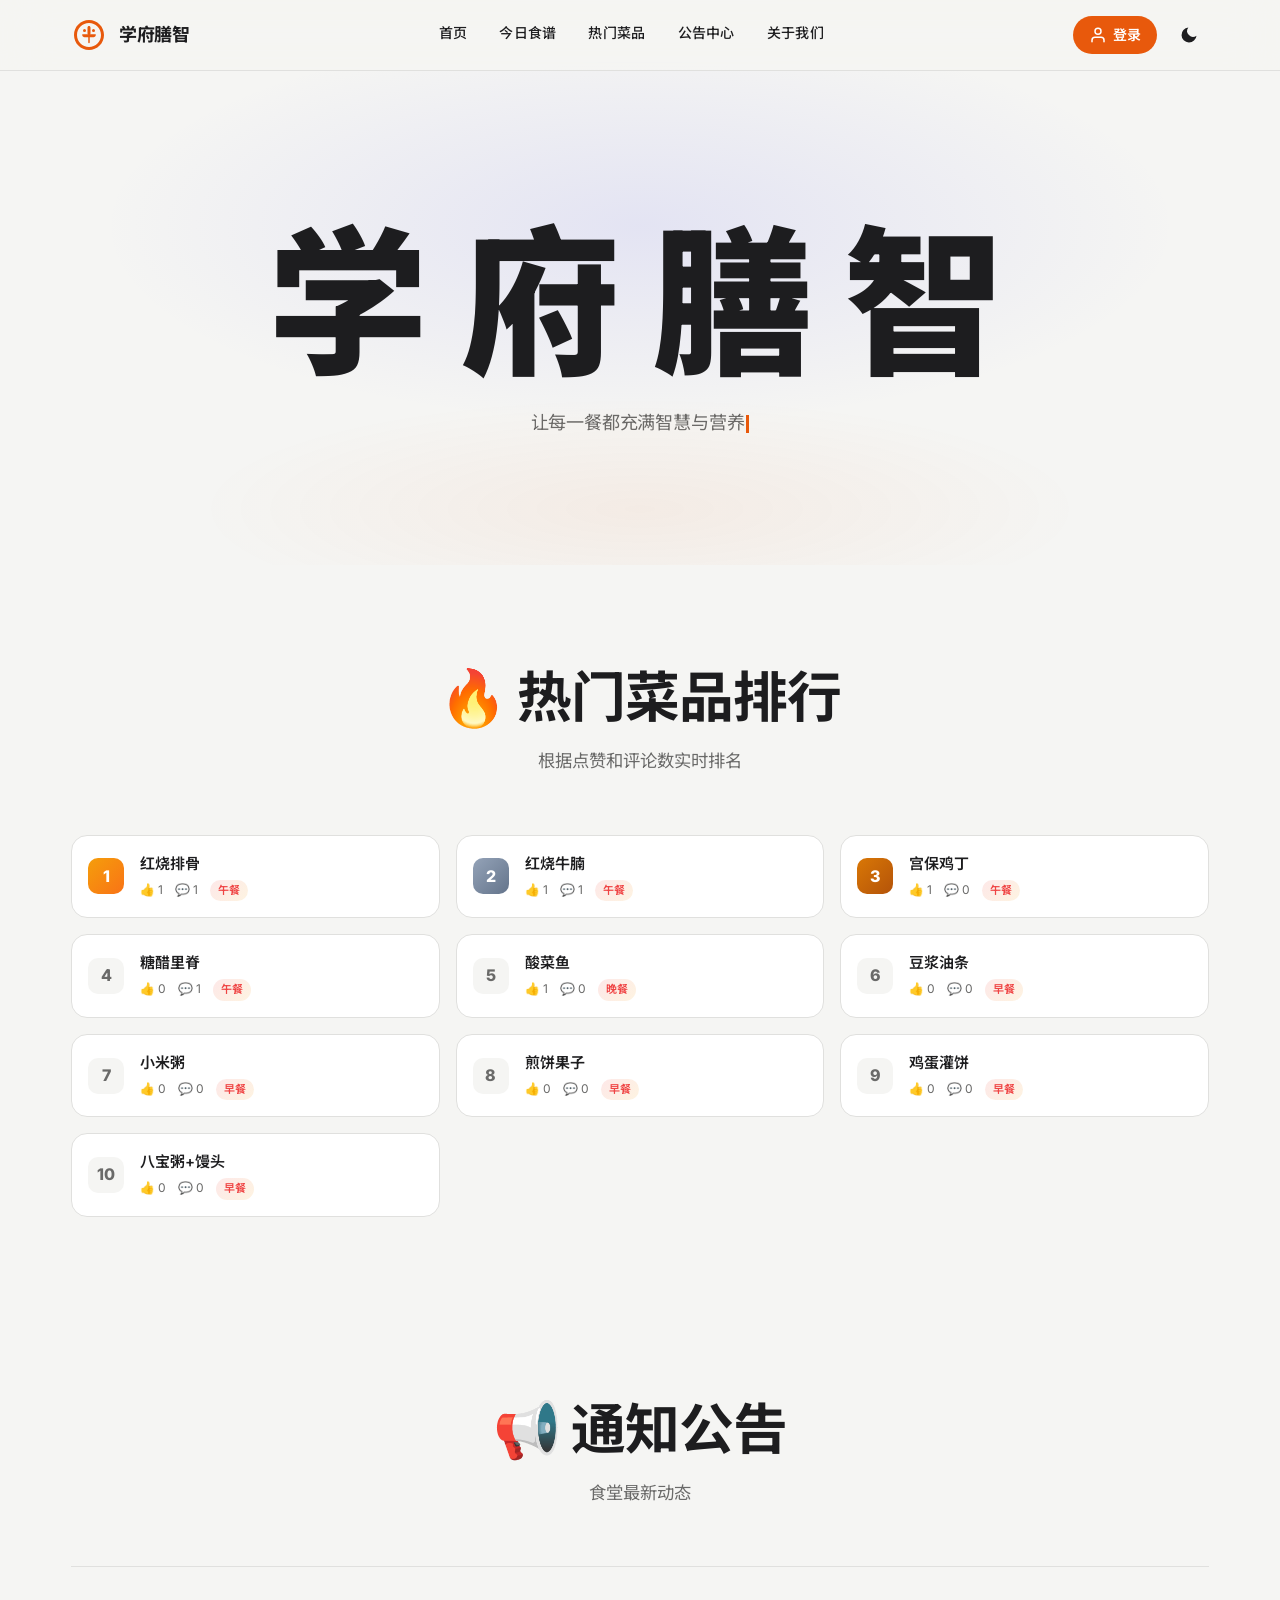
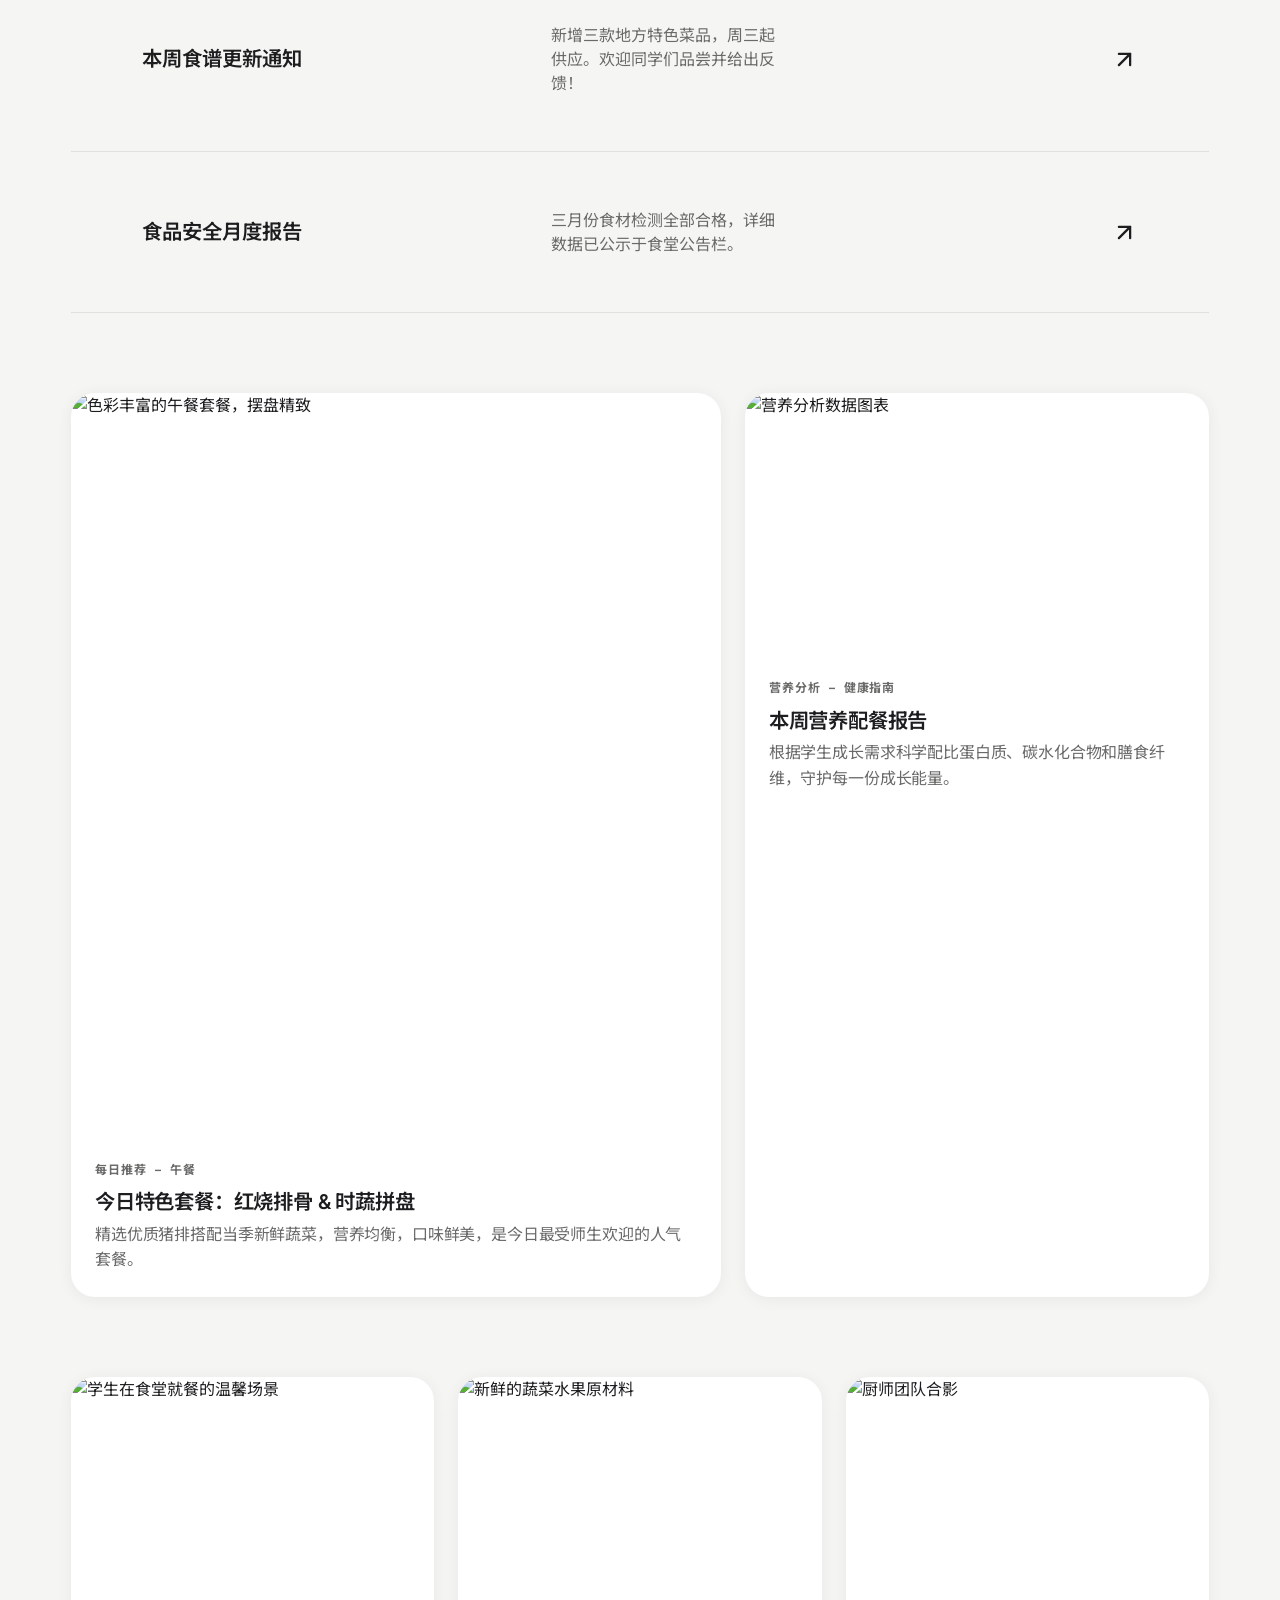
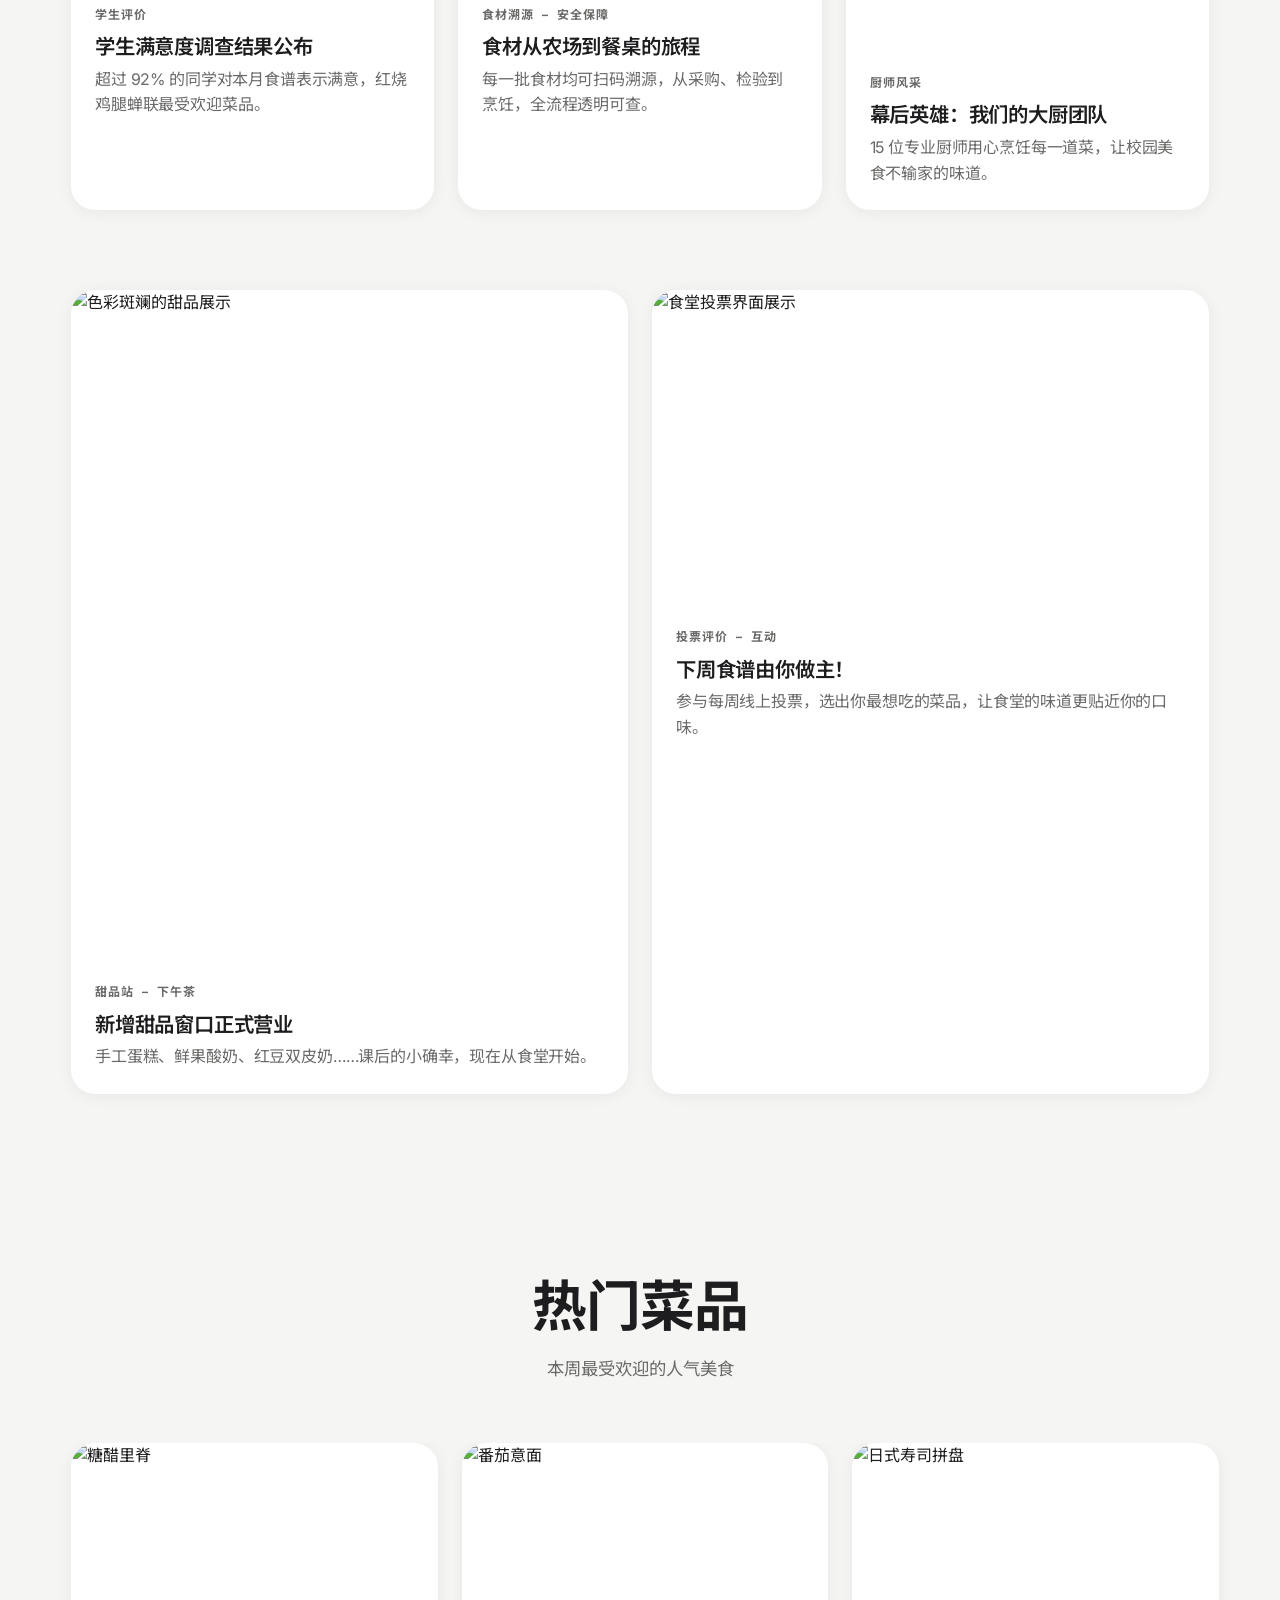
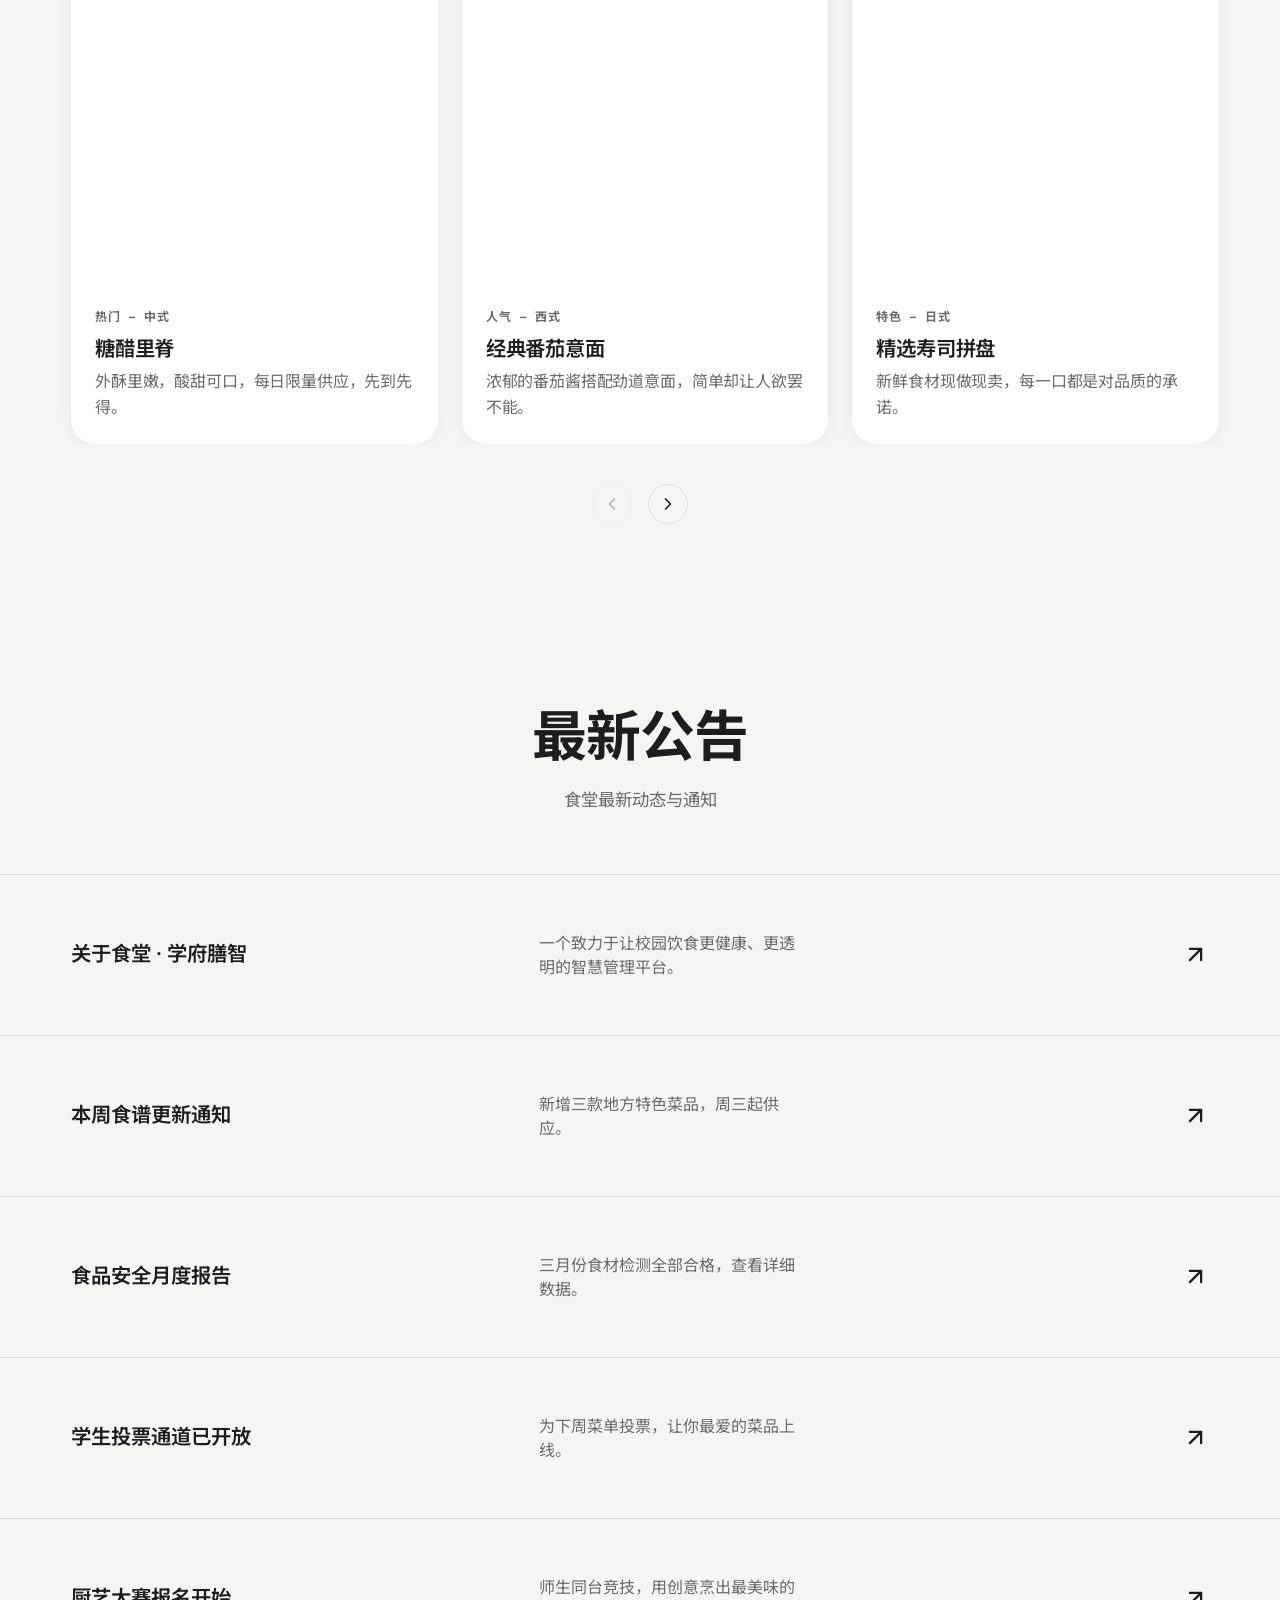
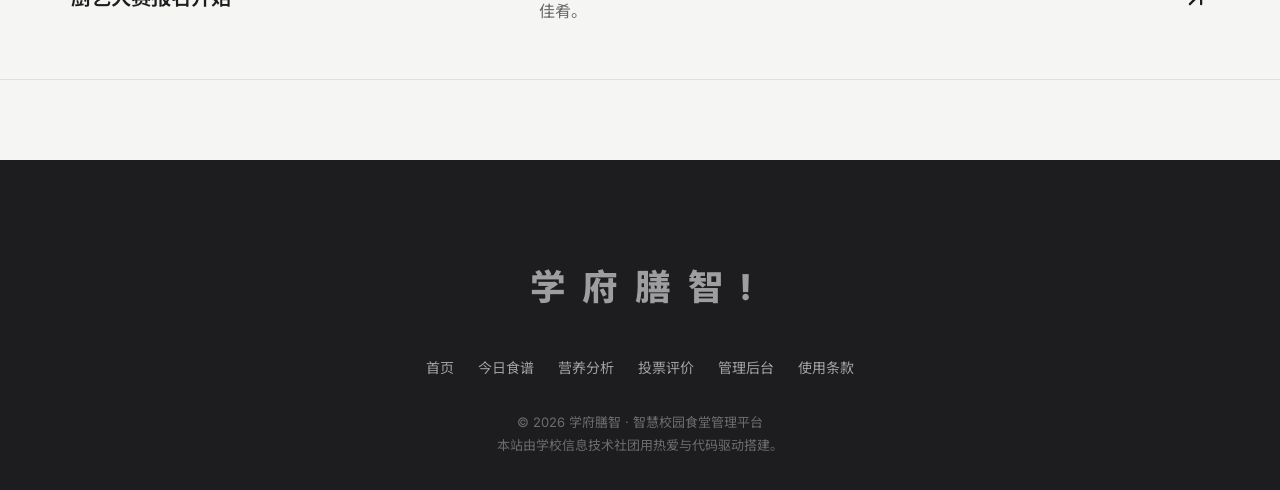
==== admin.html @ b80f2bc9 "很好" ====
<!DOCTYPE html>
<html lang="zh-CN">

<head>
  <meta charset="UTF-8">
  <meta name="viewport" content="width=device-width, initial-scale=1.0">
  <meta name="description" content="学府膳智 — 管理员控制台，管理食谱、论坛、投票与通知。">
  <title>管理员控制台 — 学府膳智</title>

  <link rel="preconnect" href="https://fonts.googleapis.com">
  <link rel="preconnect" href="https://fonts.gstatic.com" crossorigin>
  <link href="https://fonts.googleapis.com/css2?family=Inter:wght@400;500;600;700;800&family=Noto+Sans+SC:wght@400;500;600;700;800&display=swap" rel="stylesheet">
  <link rel="icon" href="data:image/svg+xml,<svg xmlns='http://www.w3.org/2000/svg' viewBox='0 0 100 100'><text y='.9em' font-size='90'>🍽️</text></svg>">
  <link rel="stylesheet" href="style.css">
  <link rel="stylesheet" href="shared.css">
  <link rel="stylesheet" href="admin.css">
</head>

<body>

  <!-- Mobile menu toggle -->
  <button class="dash-menu-toggle" id="dash-menu-toggle" aria-label="打开菜单">
    <svg viewBox="0 0 24 24"><line x1="3" y1="6" x2="21" y2="6"/><line x1="3" y1="12" x2="21" y2="12"/><line x1="3" y1="18" x2="21" y2="18"/></svg>
  </button>

  <div class="dash-layout">

    <!-- ========== SIDEBAR ========== -->
    <aside class="dash-sidebar" id="dash-sidebar">
      <div class="dash-sidebar-header">
        <a href="index.html" class="dash-sidebar-brand">
          <svg viewBox="0 0 48 48" aria-hidden="true">
            <path d="M24 4C12.95 4 4 12.95 4 24s8.95 20 20 20 20-8.95 20-20S35.05 4 24 4zm0 36c-8.84 0-16-7.16-16-16S15.16 8 24 8s16 7.16 16 16-7.16 16-16 16z"/>
            <path d="M24 12c-1.1 0-2 .9-2 2v8c0 .74.4 1.38 1 1.73V34c0 .55.45 1 1 1s1-.45 1-1V23.73c.6-.35 1-.99 1-1.73v-8c0-1.1-.9-2-2-2z"/>
            <circle cx="18" cy="18" r="2"/><circle cx="30" cy="18" r="2"/>
            <path d="M15 24c0 1.66 1.34 3 3 3h12c1.66 0 3-1.34 3-3v-1H15v1z"/>
          </svg>
          <span>学府膳智</span>
        </a>
      </div>

      <nav class="dash-sidebar-nav">
        <button class="dash-nav-item active" data-section="weekly-menu">
          <svg viewBox="0 0 24 24"><rect x="3" y="4" width="18" height="18" rx="2"/><line x1="16" y1="2" x2="16" y2="6"/><line x1="8" y1="2" x2="8" y2="6"/><line x1="3" y1="10" x2="21" y2="10"/></svg>
          每日食谱
        </button>
        <button class="dash-nav-item" data-section="total-menu">
          <svg viewBox="0 0 24 24"><path d="M4 19.5A2.5 2.5 0 0 1 6.5 17H20"/><path d="M6.5 2H20v20H6.5A2.5 2.5 0 0 1 4 19.5v-15A2.5 2.5 0 0 1 6.5 2z"/></svg>
          总食谱
        </button>
        <button class="dash-nav-item" data-section="forum">
          <svg viewBox="0 0 24 24"><path d="M21 15a2 2 0 0 1-2 2H7l-4 4V5a2 2 0 0 1 2-2h14a2 2 0 0 1 2 2z"/></svg>
          论坛管理
        </button>
        <button class="dash-nav-item" data-section="suggestions">
          <svg viewBox="0 0 24 24"><path d="M22 11.08V12a10 10 0 1 1-5.93-9.14"/><polyline points="22 4 12 14.01 9 11.01"/></svg>
          建议反馈
        </button>
        <button class="dash-nav-item" data-section="votes">
          <svg viewBox="0 0 24 24"><path d="M18 20V10"/><path d="M12 20V4"/><path d="M6 20v-6"/></svg>
          投票管理
        </button>
        <button class="dash-nav-item" data-section="ranking">
          <svg viewBox="0 0 24 24"><polygon points="12 2 15.09 8.26 22 9.27 17 14.14 18.18 21.02 12 17.77 5.82 21.02 7 14.14 2 9.27 8.91 8.26 12 2"/></svg>
          热门排名
        </button>
        <button class="dash-nav-item" data-section="notices">
          <svg viewBox="0 0 24 24"><path d="M18 8A6 6 0 0 0 6 8c0 7-3 9-3 9h18s-3-2-3-9"/><path d="M13.73 21a2 2 0 0 1-3.46 0"/></svg>
          通知管理
        </button>
      </nav>

      <div class="dash-sidebar-footer">
        <div class="dash-user-info">
          <div class="dash-user-avatar" id="admin-avatar">管</div>
          <div>
            <div class="dash-user-name" id="admin-name">管理员</div>
            <div class="dash-user-role">管理员</div>
          </div>
        </div>
        <button class="dash-logout-btn" id="admin-logout">
          <svg viewBox="0 0 24 24"><path d="M9 21H5a2 2 0 0 1-2-2V5a2 2 0 0 1 2-2h4"/><polyline points="16 17 21 12 16 7"/><line x1="21" y1="12" x2="9" y2="12"/></svg>
          退出登录
        </button>
      </div>

      <!-- Theme toggle -->
      <div style="padding: 0 2rem 1.6rem;">
        <button type="button" class="dash-btn dash-btn--secondary" id="admin-theme-toggle" style="width:100%;justify-content:center;">
          <svg class="icon-moon" viewBox="0 0 24 24" width="16" height="16"><path d="M21 12.79A9 9 0 1 1 11.21 3 7 7 0 0 0 21 12.79z" fill="currentColor"/></svg>
          <svg class="icon-sun" viewBox="0 0 24 24" width="16" height="16"><circle cx="12" cy="12" r="5" fill="currentColor"/></svg>
          切换主题
        </button>
      </div>
    </aside>

    <!-- Overlay for mobile -->
    <div class="dash-overlay" id="dash-overlay"></div>

    <!-- ========== MAIN CONTENT ========== -->
    <main class="dash-main">

      <!-- ===== 每日食谱 ===== -->
      <div class="dash-section active" id="section-weekly-menu">
        <div class="dash-main-header">
          <h1 class="dash-main-title">📅 每日食谱管理</h1>
          <button class="dash-btn dash-btn--primary" id="btn-save-weekly">
            <svg viewBox="0 0 24 24"><path d="M19 21H5a2 2 0 0 1-2-2V5a2 2 0 0 1 2-2h11l5 5v11a2 2 0 0 1-2 2z"/><polyline points="17 21 17 13 7 13 7 21"/><polyline points="7 3 7 8 15 8"/></svg>
            保存食谱
          </button>
        </div>

        <div class="dash-tabs" id="weekly-day-tabs"></div>
        <div id="weekly-menu-content"></div>
      </div>

      <!-- ===== 总食谱 ===== -->
      <div class="dash-section" id="section-total-menu">
        <div class="dash-main-header">
          <h1 class="dash-main-title">📖 总食谱管理</h1>
        </div>

        <div class="dash-tabs" id="total-meal-tabs">
          <button class="dash-tab active" data-meal="breakfast">早餐</button>
          <button class="dash-tab" data-meal="lunch">午餐</button>
          <button class="dash-tab" data-meal="dinner">晚餐</button>
        </div>

        <div class="dash-panel">
          <div style="display:flex;gap:1rem;margin-bottom:2rem;flex-wrap:wrap;">
            <input class="dash-input" id="new-dish-name" placeholder="输入新菜品名称..." style="max-width:30rem;">
            <button class="dash-btn dash-btn--primary" id="btn-add-dish">
              <svg viewBox="0 0 24 24"><line x1="12" y1="5" x2="12" y2="19"/><line x1="5" y1="12" x2="19" y2="12"/></svg>
              添加菜品
            </button>
          </div>
          <div id="total-menu-list"></div>
        </div>
      </div>

      <!-- ===== 论坛管理 ===== -->
      <div class="dash-section" id="section-forum">
        <div class="dash-main-header">
          <h1 class="dash-main-title">💬 论坛管理</h1>
        </div>
        <div id="admin-forum-list"></div>
      </div>

      <!-- ===== 建议反馈 ===== -->
      <div class="dash-section" id="section-suggestions">
        <div class="dash-main-header">
          <h1 class="dash-main-title">✅ 学生建议与反馈</h1>
        </div>
        <div id="admin-suggestions-list"></div>
      </div>

      <!-- ===== 投票管理 ===== -->
      <div class="dash-section" id="section-votes">
        <div class="dash-main-header">
          <h1 class="dash-main-title">📊 投票管理</h1>
          <button class="dash-btn dash-btn--primary" id="btn-create-vote">
            <svg viewBox="0 0 24 24"><line x1="12" y1="5" x2="12" y2="19"/><line x1="5" y1="12" x2="19" y2="12"/></svg>
            创建投票
          </button>
        </div>
        <div id="admin-vote-content"></div>
      </div>

      <!-- ===== 热门排名 ===== -->
      <div class="dash-section" id="section-ranking">
        <div class="dash-main-header">
          <h1 class="dash-main-title">⭐ 热门排名 Top 10</h1>
        </div>
        <div id="admin-ranking-list"></div>
      </div>

      <!-- ===== 通知管理 ===== -->
      <div class="dash-section" id="section-notices">
        <div class="dash-main-header">
          <h1 class="dash-main-title">🔔 通知管理</h1>
          <button class="dash-btn dash-btn--primary" id="btn-add-notice">
            <svg viewBox="0 0 24 24"><line x1="12" y1="5" x2="12" y2="19"/><line x1="5" y1="12" x2="19" y2="12"/></svg>
            发布通知
          </button>
        </div>
        <div id="admin-notices-list"></div>
      </div>

    </main>

  </div>

  <!-- ========== MODALS ========== -->
  <!-- Reply Suggestion Modal -->
  <div class="dash-modal-overlay" id="modal-reply-suggestion">
    <div class="dash-modal">
      <h3 class="dash-modal-title">回复建议</h3>
      <div class="dash-form-group">
        <label>学生建议内容</label>
        <p id="modal-suggestion-text" style="font-size:1.4rem;line-height:1.6;color:var(--text-secondary);padding:1rem;background:var(--bg);border-radius:1rem;"></p>
      </div>
      <div class="dash-form-group">
        <label>回复内容</label>
        <textarea class="dash-textarea" id="modal-reply-text" placeholder="请输入你的反馈回复..."></textarea>
      </div>
      <div class="dash-modal-actions">
        <button class="dash-btn dash-btn--secondary" id="modal-reply-cancel">取消</button>
        <button class="dash-btn dash-btn--primary" id="modal-reply-submit">提交回复</button>
      </div>
    </div>
  </div>

  <!-- Add Notice Modal -->
  <div class="dash-modal-overlay" id="modal-add-notice">
    <div class="dash-modal">
      <h3 class="dash-modal-title">发布通知</h3>
      <div class="dash-form-group">
        <label>通知标题</label>
        <input class="dash-input" id="notice-title" placeholder="请输入通知标题">
      </div>
      <div class="dash-form-group">
        <label>通知内容</label>
        <textarea class="dash-textarea" id="notice-content" placeholder="请输入通知内容..."></textarea>
      </div>
      <div class="dash-form-group">
        <label>图片链接（可选）</label>
        <input class="dash-input" id="notice-image" placeholder="输入图片URL（可选）">
      </div>
      <div class="dash-modal-actions">
        <button class="dash-btn dash-btn--secondary" id="notice-cancel">取消</button>
        <button class="dash-btn dash-btn--primary" id="notice-submit">发布</button>
      </div>
    </div>
  </div>

  <!-- Create Vote Modal -->
  <div class="dash-modal-overlay" id="modal-create-vote">
    <div class="dash-modal">
      <h3 class="dash-modal-title">创建下周食谱投票</h3>
      <div class="dash-form-group">
        <label>投票标题</label>
        <input class="dash-input" id="vote-title" placeholder="例如：下周你最想吃什么？">
      </div>
      <div class="dash-form-group">
        <label>候选菜品（从总食谱中选择）</label>
        <div id="vote-dish-candidates" style="max-height:30rem;overflow-y:auto;"></div>
      </div>
      <div class="dash-modal-actions">
        <button class="dash-btn dash-btn--secondary" id="vote-cancel">取消</button>
        <button class="dash-btn dash-btn--primary" id="vote-submit">创建投票</button>
      </div>
    </div>
  </div>

  <!-- Forum Reply Modal -->
  <div class="dash-modal-overlay" id="modal-forum-reply">
    <div class="dash-modal">
      <h3 class="dash-modal-title">回复帖子</h3>
      <div class="dash-form-group">
        <label>回复内容</label>
        <textarea class="dash-textarea" id="forum-reply-text" placeholder="请输入你的回复..."></textarea>
      </div>
      <div class="dash-modal-actions">
        <button class="dash-btn dash-btn--secondary" id="forum-reply-cancel">取消</button>
        <button class="dash-btn dash-btn--primary" id="forum-reply-submit">提交回复</button>
      </div>
    </div>
  </div>

  <script src="shared.js"></script>
  <script src="admin.js"></script>

</body>
</html>
---- style.css ----
/* ============================================
   学府膳智 — style.css
   Design inspired by cly.cc.cd
   ============================================ */

/* ---------- CSS Variables / Theme ---------- */
:root {
  --bg: #f5f5f3;
  --bg-card: #ffffff;
  --text: #1d1d1f;
  --text-secondary: #6a6a69;
  --border: #e0e0de;
  --accent: #e8590c;
  --accent-hover: #d64d0a;
  --nav-bg: rgba(245,245,243,.85);
  --hero-glow: radial-gradient(ellipse 60% 50% at 50% 40%, rgba(99,102,241,.12) 0%, transparent 70%);
  --card-shadow: 0 2px 16px rgba(0,0,0,.06);
  --card-hover-shadow: 0 8px 32px rgba(0,0,0,.10);
  --footer-bg: #1d1d1f;
  --footer-text: #a1a1a6;
  --radius: 2.4rem;
  --transition: 250ms ease-in-out;
  --max-w: 160rem;
}

[data-theme="dark"] {
  --bg: #161618;
  --bg-card: #232326;
  --text: #f5f5f7;
  --text-secondary: #a1a1a6;
  --border: #38383a;
  --nav-bg: rgba(22,22,24,.88);
  --hero-glow: radial-gradient(ellipse 60% 50% at 50% 40%, rgba(99,102,241,.18) 0%, transparent 70%);
  --card-shadow: 0 2px 16px rgba(0,0,0,.25);
  --card-hover-shadow: 0 8px 32px rgba(0,0,0,.4);
  --footer-bg: #0d0d0f;
  --footer-text: #6a6a6d;
}

/* ---------- Base Reset ---------- */
*, *::before, *::after {
  box-sizing: border-box;
  margin: 0;
  padding: 0;
}

html {
  font-size: 62.5%;
  -webkit-text-size-adjust: none;
  text-size-adjust: none;
  scroll-behavior: smooth;
}

body {
  font-family: "Inter", "Noto Sans SC", -apple-system, BlinkMacSystemFont, "Segoe UI", Roboto, sans-serif;
  font-size: 1.6rem;
  line-height: 1.6;
  color: var(--text);
  background: var(--bg);
  -webkit-font-smoothing: antialiased;
  -moz-osx-font-smoothing: grayscale;
  transition: background var(--transition), color var(--transition);
  overflow-x: hidden;
}

a {
  color: inherit;
  text-decoration: none;
}

img {
  display: block;
  max-width: 100%;
  height: auto;
}

ul, ol { list-style: none; }

button {
  font: inherit;
  color: inherit;
  background: none;
  border: none;
  cursor: pointer;
}

/* ---------- Utility ---------- */
.sr-only {
  position: absolute;
  width: 1px; height: 1px;
  padding: 0; margin: -1px;
  overflow: hidden;
  clip: rect(0,0,0,0);
  border: 0;
}

.container {
  max-width: var(--max-w);
  margin: 0 auto;
  padding: 0 2rem;
}

@media (min-width: 860px) {
  .container { padding: 0 5.556vw; }
}

/* ---------- Header / Navigation ---------- */
.site-header {
  position: fixed;
  top: 0;
  left: 0;
  right: 0;
  z-index: 50;
  background: var(--nav-bg);
  backdrop-filter: blur(20px);
  -webkit-backdrop-filter: blur(20px);
  border-bottom: 1px solid var(--border);
  transition: background var(--transition), border-color var(--transition);
}

.nav-inner {
  max-width: var(--max-w);
  margin: 0 auto;
  display: flex;
  align-items: center;
  justify-content: space-between;
  padding: 0 2rem;
  height: 7rem;
}

@media (min-width: 860px) {
  .nav-inner { padding: 0 5.556vw; }
}

.nav-brand {
  display: flex;
  align-items: center;
  gap: 1.2rem;
  font-size: 1.8rem;
  font-weight: 700;
  letter-spacing: -0.02em;
  white-space: nowrap;
}

.nav-brand svg {
  width: 3.6rem;
  height: 3.6rem;
  fill: var(--accent);
  transition: transform var(--transition);
}

.nav-brand:hover svg {
  transform: rotate(15deg) scale(1.05);
}

.nav-links {
  display: none;
  align-items: center;
  gap: 3.2rem;
}

@media (min-width: 860px) {
  .nav-links { display: flex; }
}

.nav-links a {
  font-size: 1.4rem;
  font-weight: 500;
  letter-spacing: 0.02em;
  text-transform: uppercase;
  position: relative;
  padding-bottom: 0.4rem;
}

.nav-links a::after {
  content: '';
  position: absolute;
  bottom: 0;
  left: 0;
  width: 0;
  height: 2px;
  background: var(--accent);
  transition: width var(--transition);
}

.nav-links a:hover::after {
  width: 100%;
}

.nav-actions {
  display: flex;
  align-items: center;
  gap: 1.2rem;
}

/* Theme Toggle */
.theme-toggle {
  width: 4rem;
  height: 4rem;
  display: flex;
  align-items: center;
  justify-content: center;
  border-radius: 50%;
  transition: background var(--transition);
}

.theme-toggle:hover {
  background: var(--border);
}

.theme-toggle svg {
  width: 2rem;
  height: 2rem;
  fill: currentColor;
  transition: transform 0.4s ease;
}

.theme-toggle:hover svg {
  transform: rotate(30deg);
}

.icon-sun { display: none; }
.icon-moon { display: block; }

[data-theme="dark"] .icon-sun { display: block; }
[data-theme="dark"] .icon-moon { display: none; }

/* Mobile Menu Button */
.menu-toggle {
  display: flex;
  align-items: center;
  justify-content: center;
  width: 4rem;
  height: 4rem;
}

@media (min-width: 860px) {
  .menu-toggle { display: none; }
}

.menu-toggle span {
  display: block;
  width: 2rem;
  height: 2px;
  background: var(--text);
  position: relative;
  transition: background var(--transition);
}

.menu-toggle span::before,
.menu-toggle span::after {
  content: '';
  position: absolute;
  left: 0;
  width: 100%;
  height: 2px;
  background: var(--text);
  transition: transform var(--transition);
}

.menu-toggle span::before { top: -6px; }
.menu-toggle span::after { top: 6px; }

.menu-toggle.active span { background: transparent; }
.menu-toggle.active span::before { transform: translateY(6px) rotate(45deg); }
.menu-toggle.active span::after { transform: translateY(-6px) rotate(-45deg); }

/* Mobile Nav Overlay */
.mobile-nav {
  display: none;
  position: fixed;
  top: 7rem;
  left: 0;
  right: 0;
  bottom: 0;
  background: var(--bg);
  z-index: 40;
  padding: 3.2rem 2rem;
  opacity: 0;
  transform: translateY(-1rem);
  transition: opacity var(--transition), transform var(--transition);
}

.mobile-nav.active {
  display: block;
  opacity: 1;
  transform: translateY(0);
}

.mobile-nav a {
  display: block;
  font-size: 2.4rem;
  font-weight: 600;
  padding: 1.6rem 0;
  border-bottom: 1px solid var(--border);
}

/* ---------- Hero Section ---------- */
.hero {
  padding: clamp(12rem, 18vw, 22rem) 0 clamp(6rem, 10vw, 14rem);
  text-align: center;
  position: relative;
  overflow: hidden;
}

.hero::before {
  content: '';
  position: absolute;
  inset: 0;
  background: var(--hero-glow);
  pointer-events: none;
}

.hero-title {
  font-size: clamp(8rem, 4rem + 10vw, 16rem);
  font-weight: 900;
  line-height: 1.05;
  letter-spacing: 0.05em;
  margin-bottom: 2rem;
  position: relative;
  display: flex;
  justify-content: center;
  gap: 0.15em;
}

/* ---------- Hero Character Hover Effect ---------- */
.hero-char {
  display: inline-block;
  cursor: default;
  transition: transform 0.5s cubic-bezier(0.34, 1.56, 0.64, 1),
              opacity 0.3s ease,
              font-family 0.01s ease;
  position: relative;
  will-change: transform;
  z-index: 1;
}

.hero-char:hover {
  transform: scale(2.2) translateY(-0.15em);
  background: linear-gradient(135deg, #e8590c 0%, #ec4899 50%, #8b5cf6 100%);
  -webkit-background-clip: text;
  background-clip: text;
  -webkit-text-fill-color: transparent;
  z-index: 10;
}

[data-theme="dark"] .hero-char:hover {
  background: linear-gradient(135deg, #fb923c 0%, #f472b6 50%, #a78bfa 100%);
  -webkit-background-clip: text;
  background-clip: text;
  -webkit-text-fill-color: transparent;
}

/* Sibling characters get pushed away */
.hero-char.pushed {
  transition: transform 0.5s cubic-bezier(0.34, 1.56, 0.64, 1),
              opacity 0.3s ease;
}

.hero-char.pushed-left {
  transform: translateX(calc(var(--push-distance) * -1)) scale(0.78) rotate(-12deg);
  opacity: 0.5;
}

.hero-char.pushed-right {
  transform: translateX(var(--push-distance)) scale(0.78) rotate(12deg);
  opacity: 0.5;
}

.hero-subtitle {
  font-size: clamp(1.6rem, 1.3rem + 0.4vw, 2rem);
  color: var(--text-secondary);
  max-width: 56rem;
  margin: 0 auto;
  line-height: 1.6;
  letter-spacing: -0.01em;
}

.hero-typing {
  display: inline;
}

.hero-typing .cursor {
  display: inline-block;
  width: 3px;
  height: 1em;
  background: var(--accent);
  margin-left: 2px;
  animation: blink 1s step-end infinite;
  vertical-align: text-bottom;
}

@keyframes blink {
  0%, 100% { opacity: 1; }
  50% { opacity: 0; }
}

/* ---------- Section Headers ---------- */
.section-header {
  text-align: center;
  padding: clamp(4rem, 8vw, 10rem) 0 clamp(3rem, 5vw, 6rem);
}

.section-title {
  font-size: clamp(4rem, 1rem + 3.5vw, 6rem);
  font-weight: 700;
  line-height: 1.2;
  letter-spacing: -0.02em;
  margin-bottom: 1.6rem;
}

.section-desc {
  font-size: clamp(1.6rem, 1.3rem + 0.34vw, 1.8rem);
  color: var(--text-secondary);
  line-height: 1.6;
}

/* ---------- Card Grid ---------- */
.card-grid {
  display: grid;
  grid-template-columns: 1fr;
  gap: 2.4rem;
  margin-bottom: clamp(4rem, 8vw, 8rem);
}

@media (min-width: 600px) {
  .card-grid { grid-template-columns: repeat(2, 1fr); }
}

@media (min-width: 860px) {
  .card-grid--hero {
    grid-template-columns: 7fr 5fr;
    gap: 2.4rem;
  }
  .card-grid--trio {
    grid-template-columns: repeat(3, 1fr);
  }
  .card-grid--duo {
    grid-template-columns: 6fr 6fr;
  }
}

/* ---------- Card ---------- */
.card {
  position: relative;
  border-radius: var(--radius);
  overflow: hidden;
  background: var(--bg-card);
  box-shadow: var(--card-shadow);
  transition: box-shadow var(--transition), transform var(--transition);
}

.card:hover {
  box-shadow: var(--card-hover-shadow);
  transform: translateY(-4px);
}

.card-media {
  width: 100%;
  overflow: hidden;
  border-radius: var(--radius) var(--radius) 0 0;
}

.card-media img {
  width: 100%;
  height: 100%;
  object-fit: cover;
  transition: transform 0.5s ease;
}

.card:hover .card-media img {
  transform: scale(1.04);
}

.card-media--ar-7-8 { aspect-ratio: 7/8; }
.card-media--ar-16-9 { aspect-ratio: 16/9; }
.card-media--ar-5-6 { aspect-ratio: 5/6; }
.card-media--ar-4-3 { aspect-ratio: 4/3; }

.card-body {
  padding: 2.4rem;
}

.card-tags {
  font-size: 1.2rem;
  font-weight: 700;
  text-transform: uppercase;
  letter-spacing: 0.08em;
  margin-bottom: 1rem;
  color: var(--text-secondary);
}

.card-tags a {
  position: relative;
  display: inline;
}

.card-tags a:hover {
  color: var(--text);
}

.card-tags .sep {
  margin: 0 0.4rem;
}

.card-title {
  font-size: clamp(1.8rem, 1.4rem + 0.5vw, 2.8rem);
  font-weight: 600;
  line-height: 1.3;
  margin-bottom: 0.6rem;
  letter-spacing: -0.01em;
}

.card-title a {
  display: block;
}

.card-title a::before {
  content: '';
  position: absolute;
  inset: 0;
  z-index: 10;
}

.card-excerpt {
  font-size: 1.4rem;
  line-height: 1.6;
  color: var(--text-secondary);
  letter-spacing: -0.01em;
}

@media (min-width: 860px) {
  .card-excerpt { font-size: 1.6rem; }
}

/* ---------- Trending / Swiper ---------- */
.trending {
  margin-bottom: clamp(4rem, 8vw, 8rem);
  overflow: hidden;
}

.swiper-container {
  overflow: hidden;
  padding-left: 2rem;
}

@media (min-width: 860px) {
  .swiper-container { padding-left: 5.556vw; }
}

.swiper-track {
  display: flex;
  gap: 2.4rem;
  transition: transform 0.5s cubic-bezier(0.25, 0.1, 0.25, 1);
  cursor: grab;
}

.swiper-track:active {
  cursor: grabbing;
}

.swiper-track .card {
  flex: 0 0 calc(85vw - 4rem);
  max-width: 42rem;
}

@media (min-width: 600px) {
  .swiper-track .card { flex: 0 0 calc(50vw - 4rem); }
}

@media (min-width: 860px) {
  .swiper-track .card { flex: 0 0 calc(33.333vw - 6rem); max-width: 48rem; }
}

.swiper-nav {
  display: flex;
  justify-content: center;
  gap: 1.6rem;
  padding-top: 4rem;
}

.swiper-btn {
  width: 4rem;
  height: 4rem;
  border-radius: 50%;
  display: flex;
  align-items: center;
  justify-content: center;
  border: 1.5px solid var(--border);
  transition: background var(--transition), border-color var(--transition), opacity var(--transition);
}

.swiper-btn:hover {
  background: var(--text);
  border-color: var(--text);
  color: var(--bg);
}

.swiper-btn:disabled {
  opacity: 0.3;
  cursor: default;
  pointer-events: none;
}

.swiper-btn svg {
  width: 2rem;
  height: 2rem;
  fill: currentColor;
}

/* ---------- Stories / Announcements ---------- */
.stories {
  margin-bottom: clamp(4rem, 8vw, 8rem);
}

.story-item {
  display: block;
  border-top: 1px solid var(--border);
  transition: background var(--transition), color var(--transition), border-color var(--transition);
}

.story-item:last-child {
  border-bottom: 1px solid var(--border);
}

.story-item:hover {
  background: var(--text);
  color: var(--bg);
  border-color: transparent;
}

.story-item:hover + .story-item {
  border-top-color: transparent;
}

.story-inner {
  max-width: var(--max-w);
  margin: 0 auto;
  display: flex;
  align-items: center;
  padding: 2.4rem 2rem;
  gap: 2.4rem;
}

@media (min-width: 860px) {
  .story-inner {
    padding: 5.6rem 5.556vw;
    display: grid;
    grid-template-columns: 5fr 3fr 3fr 1fr;
    gap: 2.4rem;
    align-items: center;
  }
}

.story-title {
  font-size: clamp(1.8rem, 1.4rem + 0.5vw, 2.8rem);
  font-weight: 600;
  line-height: 1.3;
  flex: 1;
}

.story-desc {
  display: none;
  font-size: 1.6rem;
  line-height: 1.5;
  color: var(--text-secondary);
  transition: color var(--transition);
}

.story-item:hover .story-desc {
  color: inherit;
  opacity: 0.7;
}

@media (min-width: 860px) {
  .story-desc { display: block; }
}

.story-preview {
  display: none;
  position: relative;
}

@media (min-width: 860px) {
  .story-preview { display: block; }
}

.story-preview img {
  position: absolute;
  top: 50%;
  left: 0;
  transform: translateY(-50%) rotate(0deg);
  width: 100%;
  aspect-ratio: 4/3;
  object-fit: cover;
  border-radius: var(--radius);
  opacity: 0;
  transition: opacity var(--transition), transform var(--transition);
  pointer-events: none;
}

.story-item:hover .story-preview img {
  opacity: 1;
  transform: translateY(-50%) rotate(-6deg);
}

.story-arrow {
  width: 2rem;
  height: 2rem;
  flex-shrink: 0;
  fill: currentColor;
  transition: transform var(--transition);
}

@media (min-width: 860px) {
  .story-arrow {
    width: 2.7rem;
    height: 2.7rem;
    justify-self: end;
  }
}

.story-item:hover .story-arrow {
  transform: rotate(-45deg);
}

/* ---------- Footer ---------- */
.site-footer {
  background: var(--footer-bg);
  color: var(--footer-text);
  padding: clamp(4rem, 8vw, 10rem) 0 3.2rem;
}

.footer-brand {
  display: flex;
  justify-content: center;
  gap: 1.6rem;
  margin-bottom: 4rem;
}

.footer-brand span {
  font-size: clamp(2.4rem, 1rem + 2vw, 4rem);
  font-weight: 800;
  letter-spacing: 0.02em;
  color: #f5f5f7;
  opacity: 0.6;
  transition: opacity var(--transition), color var(--transition);
  cursor: default;
}

.footer-brand span:hover {
  opacity: 1;
  color: var(--accent);
}

.footer-links {
  display: flex;
  justify-content: center;
  gap: 2.4rem;
  margin-bottom: 3.2rem;
  flex-wrap: wrap;
}

.footer-links a {
  font-size: 1.4rem;
  transition: color var(--transition);
}

.footer-links a:hover {
  color: #f5f5f7;
}

.footer-copy {
  text-align: center;
  font-size: 1.3rem;
  opacity: 0.6;
  line-height: 1.8;
}

/* ---------- Scroll Reveal ---------- */
.reveal {
  opacity: 0;
  transform: translateY(3rem);
  transition: opacity 0.8s cubic-bezier(0.16, 1, 0.3, 1),
              transform 0.8s cubic-bezier(0.16, 1, 0.3, 1);
}

.reveal.visible {
  opacity: 1;
  transform: translateY(0);
}

.reveal[style*="--delay"] {
  transition-delay: var(--delay);
}

/* ---------- Responsive Fine-Tuning ---------- */
@media (max-width: 599px) {
  .card-grid--hero .card:first-child .card-media {
    aspect-ratio: 4/3;
  }
}

/* ---------- Login Button ---------- */
.btn-login {
  display: flex;
  align-items: center;
  gap: 0.6rem;
  padding: 0.8rem 1.6rem;
  border-radius: 10rem;
  font-size: 1.4rem;
  font-weight: 600;
  background: var(--accent);
  color: #fff;
  transition: background var(--transition), transform var(--transition), box-shadow var(--transition);
  white-space: nowrap;
}

.btn-login:hover {
  background: var(--accent-hover);
  transform: translateY(-1px);
  box-shadow: 0 4px 16px rgba(232,89,12,.3);
}

.btn-login svg {
  flex-shrink: 0;
}

@media (max-width: 500px) {
  .btn-login-text { display: none; }
  .btn-login { padding: 0.8rem; border-radius: 50%; }
}

/* ---------- Auth Modal — Premium Redesign ---------- */
.auth-overlay {
  position: fixed;
  inset: 0;
  z-index: 100;
  display: flex;
  align-items: center;
  justify-content: center;
  background: rgba(0,0,0,.55);
  backdrop-filter: blur(16px) saturate(1.8);
  -webkit-backdrop-filter: blur(16px) saturate(1.8);
  opacity: 0;
  visibility: hidden;
  transition: opacity 0.4s ease, visibility 0.4s ease;
}

.auth-overlay.active {
  opacity: 1;
  visibility: visible;
}

.auth-modal {
  position: relative;
  width: 92vw;
  max-width: 44rem;
  max-height: 90vh;
  overflow-y: auto;
  overflow-x: hidden;
  background: var(--bg-card);
  border-radius: 2.4rem;
  padding: 0 3.2rem 3rem;
  box-shadow: 0 32px 80px rgba(0,0,0,.25), 0 0 0 1px rgba(255,255,255,.06) inset;
  transform: translateY(3rem) scale(0.94);
  transition: transform 0.5s cubic-bezier(0.34, 1.56, 0.64, 1);
}

[data-theme="dark"] .auth-modal {
  box-shadow: 0 32px 80px rgba(0,0,0,.5), 0 0 0 1px rgba(255,255,255,.04) inset;
}

.auth-overlay.active .auth-modal {
  transform: translateY(0) scale(1);
}

/* Animated gradient decoration at top */
.auth-gradient-bg {
  position: relative;
  margin: 0 -3.2rem;
  height: 12rem;
  background: linear-gradient(135deg, #e8590c 0%, #ec4899 40%, #8b5cf6 70%, #06b6d4 100%);
  background-size: 300% 300%;
  animation: authGradientShift 8s ease infinite;
  border-radius: 2.4rem 2.4rem 0 0;
  overflow: hidden;
}

.auth-gradient-bg::after {
  content: '';
  position: absolute;
  bottom: 0;
  left: 0;
  right: 0;
  height: 4rem;
  background: linear-gradient(to top, var(--bg-card), transparent);
}

@keyframes authGradientShift {
  0%, 100% { background-position: 0% 50%; }
  50% { background-position: 100% 50%; }
}

/* Close button */
.auth-close {
  position: absolute;
  top: 1.2rem;
  right: 1.2rem;
  width: 3.4rem;
  height: 3.4rem;
  display: flex;
  align-items: center;
  justify-content: center;
  border-radius: 50%;
  background: rgba(255,255,255,.2);
  backdrop-filter: blur(8px);
  -webkit-backdrop-filter: blur(8px);
  color: #fff;
  transition: background var(--transition), transform 0.2s ease;
  z-index: 5;
}

.auth-close:hover {
  background: rgba(255,255,255,.35);
  transform: rotate(90deg);
}

/* Auth Header */
.auth-header {
  text-align: center;
  margin-top: -5rem;
  margin-bottom: 2.4rem;
  position: relative;
  z-index: 2;
}

.auth-logo {
  font-size: 4.2rem;
  line-height: 1;
  margin-bottom: 1.2rem;
  animation: authLogoBounce 0.6s cubic-bezier(0.34, 1.56, 0.64, 1) 0.2s both;
  filter: drop-shadow(0 4px 12px rgba(0,0,0,.15));
}

@keyframes authLogoBounce {
  from { transform: scale(0) rotate(-20deg); opacity: 0; }
  to { transform: scale(1) rotate(0); opacity: 1; }
}

.auth-title {
  font-size: 2.4rem;
  font-weight: 800;
  margin-bottom: 0.4rem;
  letter-spacing: -0.02em;
  background: linear-gradient(135deg, var(--text), var(--text-secondary));
  -webkit-background-clip: text;
  background-clip: text;
  -webkit-text-fill-color: transparent;
}

.auth-subtitle {
  font-size: 1.3rem;
  color: var(--text-secondary);
  margin-bottom: 2rem;
  letter-spacing: 0.02em;
}

/* Tabs with sliding indicator */
.auth-tabs {
  display: inline-flex;
  position: relative;
  background: var(--bg);
  border-radius: 1.2rem;
  padding: 0.4rem;
  gap: 0;
  border: 1px solid var(--border);
}

.auth-tab {
  padding: 0.8rem 3rem;
  border-radius: 1rem;
  font-size: 1.4rem;
  font-weight: 600;
  transition: color 0.3s ease;
  position: relative;
  z-index: 1;
}

.auth-tab.active {
  color: #fff;
}

.auth-tab:not(.active) {
  color: var(--text-secondary);
}

.auth-tab:not(.active):hover {
  color: var(--text);
}

.auth-tab-indicator {
  position: absolute;
  top: 0.4rem;
  left: 0.4rem;
  width: calc(50% - 0.4rem);
  height: calc(100% - 0.8rem);
  background: linear-gradient(135deg, var(--accent), #d64d0a);
  border-radius: 1rem;
  transition: transform 0.35s cubic-bezier(0.34, 1.56, 0.64, 1);
  box-shadow: 0 4px 12px rgba(232,89,12,.3);
  z-index: 0;
}

.auth-tab[data-tab="register"].active ~ .auth-tab-indicator {
  transform: translateX(100%);
}

/* Role Selector — Modern card style */
.auth-role-select {
  display: grid;
  grid-template-columns: 1fr 1fr;
  gap: 1.2rem;
  margin-bottom: 2rem;
}

.auth-role {
  position: relative;
  display: flex;
  flex-direction: column;
  align-items: center;
  gap: 0.4rem;
  padding: 2rem 1.2rem 1.6rem;
  border: 2px solid var(--border);
  border-radius: 1.8rem;
  cursor: pointer;
  transition: all 0.3s cubic-bezier(0.34, 1.56, 0.64, 1);
  text-align: center;
  overflow: hidden;
}

.auth-role input { display: none; }

.auth-role::before {
  content: '';
  position: absolute;
  inset: 0;
  background: linear-gradient(135deg, rgba(232,89,12,.06), rgba(236,72,153,.04));
  opacity: 0;
  transition: opacity 0.3s ease;
  border-radius: inherit;
}

.auth-role:hover {
  border-color: var(--text-secondary);
  transform: translateY(-3px);
  box-shadow: 0 8px 24px rgba(0,0,0,.06);
}

.auth-role:hover::before {
  opacity: 1;
}

.auth-role.active {
  border-color: var(--accent);
  transform: translateY(-3px);
  box-shadow: 0 8px 24px rgba(232,89,12,.15);
}

.auth-role.active::before {
  opacity: 1;
}

[data-theme="dark"] .auth-role.active {
  box-shadow: 0 8px 24px rgba(232,89,12,.2);
}

.auth-role-icon {
  width: 4.8rem;
  height: 4.8rem;
  display: flex;
  align-items: center;
  justify-content: center;
  border-radius: 1.4rem;
  background: var(--bg);
  margin-bottom: 0.4rem;
  transition: all 0.3s ease;
}

.auth-role-icon svg {
  stroke: var(--text-secondary);
  transition: stroke 0.3s ease;
}

.auth-role.active .auth-role-icon {
  background: linear-gradient(135deg, rgba(232,89,12,.12), rgba(236,72,153,.08));
}

.auth-role.active .auth-role-icon svg {
  stroke: var(--accent);
}

.auth-role-label {
  font-size: 1.5rem;
  font-weight: 700;
  position: relative;
  z-index: 1;
}

.auth-role-desc {
  font-size: 1.1rem;
  color: var(--text-secondary);
  position: relative;
  z-index: 1;
}

/* Checkmark indicator */
.auth-role-check {
  position: absolute;
  top: 0.8rem;
  right: 0.8rem;
  width: 2.2rem;
  height: 2.2rem;
  display: flex;
  align-items: center;
  justify-content: center;
  border-radius: 50%;
  background: var(--accent);
  color: #fff;
  opacity: 0;
  transform: scale(0);
  transition: all 0.3s cubic-bezier(0.34, 1.56, 0.64, 1);
}

.auth-role.active .auth-role-check {
  opacity: 1;
  transform: scale(1);
}

/* Input Fields — Icon-enhanced */
.auth-field {
  margin-bottom: 1.4rem;
}

.auth-input-wrap {
  position: relative;
  display: flex;
  align-items: center;
}

.auth-input-icon {
  position: absolute;
  left: 1.4rem;
  color: var(--text-secondary);
  opacity: 0.5;
  transition: color 0.3s ease, opacity 0.3s ease;
  pointer-events: none;
  flex-shrink: 0;
}

.auth-input-wrap input {
  width: 100%;
  padding: 1.3rem 1.6rem 1.3rem 4.2rem;
  font-size: 1.5rem;
  font-family: inherit;
  border: 1.5px solid var(--border);
  border-radius: 1.4rem;
  background: var(--bg);
  color: var(--text);
  outline: none;
  transition: border-color 0.3s ease, box-shadow 0.3s ease, background 0.3s ease;
}

.auth-input-wrap input:focus {
  border-color: var(--accent);
  box-shadow: 0 0 0 4px rgba(232,89,12,.08);
  background: var(--bg-card);
}

.auth-input-wrap input:focus ~ .auth-input-icon,
.auth-input-wrap:focus-within .auth-input-icon {
  color: var(--accent);
  opacity: 1;
}

.auth-input-wrap input::placeholder {
  color: var(--text-secondary);
  opacity: 0.5;
}

/* Password toggle */
.auth-pw-toggle {
  position: absolute;
  right: 1.2rem;
  width: 3rem;
  height: 3rem;
  display: flex;
  align-items: center;
  justify-content: center;
  border-radius: 0.8rem;
  color: var(--text-secondary);
  transition: color var(--transition), background var(--transition);
  background: none;
  border: none;
  cursor: pointer;
}

.auth-pw-toggle:hover {
  color: var(--text);
  background: var(--border);
}

/* Submit Button — Premium gradient with shimmer */
.auth-submit {
  width: 100%;
  padding: 1.4rem;
  margin-top: 0.8rem;
  font-size: 1.6rem;
  font-weight: 700;
  border-radius: 1.4rem;
  background: linear-gradient(135deg, var(--accent), #c24008, #e8590c);
  background-size: 200% 200%;
  color: #fff;
  display: flex;
  align-items: center;
  justify-content: center;
  gap: 0.8rem;
  position: relative;
  overflow: hidden;
  transition: transform 0.25s ease, box-shadow 0.25s ease;
  animation: submitGradient 3s ease infinite;
}

@keyframes submitGradient {
  0%, 100% { background-position: 0% 50%; }
  50% { background-position: 100% 50%; }
}

.auth-submit::before {
  content: '';
  position: absolute;
  top: 0;
  left: -100%;
  width: 100%;
  height: 100%;
  background: linear-gradient(90deg, transparent, rgba(255,255,255,.2), transparent);
  transition: left 0.6s ease;
}

.auth-submit:hover::before {
  left: 100%;
}

.auth-submit:hover {
  transform: translateY(-2px);
  box-shadow: 0 8px 28px rgba(232,89,12,.4);
}

.auth-submit:active {
  transform: translateY(0) scale(0.98);
}

.auth-submit svg {
  transition: transform 0.3s ease;
}

.auth-submit:hover svg {
  transform: translateX(4px);
}

/* Footer Text */
.auth-footer-text {
  text-align: center;
  font-size: 1.4rem;
  color: var(--text-secondary);
  margin-top: 2rem;
}

.auth-footer-text a {
  color: var(--accent);
  font-weight: 600;
  position: relative;
}

.auth-footer-text a::after {
  content: '';
  position: absolute;
  bottom: -1px;
  left: 0;
  width: 0;
  height: 1.5px;
  background: var(--accent);
  transition: width 0.3s ease;
}

.auth-footer-text a:hover::after {
  width: 100%;
}

/* Removed old label-based auth-field styles */
.auth-field label:not(.auth-role) {
  display: none;
}

/* ---------- Homepage Logged In State ---------- */
.user-logged-in {
  display: flex;
  align-items: center;
  gap: 0.8rem;
}

.user-logged-name {
  font-size: 1.4rem;
  font-weight: 600;
  color: var(--text);
  white-space: nowrap;
}

@media (max-width: 500px) {
  .user-logged-name { display: none; }
}

.btn-logout-home {
  background: none;
  cursor: pointer;
  transition: all var(--transition);
}

.btn-logout-home:hover {
  border-color: #ef4444 !important;
  color: #ef4444;
}

/* Homepage dynamic rank card inline overrides */
.dash-rank-num--1 { background: linear-gradient(135deg, #f59e0b, #f97316); color: #fff; }
.dash-rank-num--2 { background: linear-gradient(135deg, #94a3b8, #64748b); color: #fff; }
.dash-rank-num--3 { background: linear-gradient(135deg, #d97706, #b45309); color: #fff; }
.dash-rank-num--default { background: var(--bg); color: var(--text-secondary); }

.dash-rank-card:hover {
  border-color: var(--accent) !important;
  transform: translateY(-2px);
  box-shadow: 0 4px 16px rgba(232,89,12,.1);
}

/* ---------- Enhanced Global Animations ---------- */

/* Smoother card hover */
.card {
  transition: box-shadow 0.4s cubic-bezier(0.16, 1, 0.3, 1),
              transform 0.4s cubic-bezier(0.16, 1, 0.3, 1);
}

.card:hover {
  transform: translateY(-6px);
  box-shadow: var(--card-hover-shadow);
}

.card:hover .card-media img {
  transform: scale(1.06);
}

.card-media img {
  transition: transform 0.6s cubic-bezier(0.16, 1, 0.3, 1);
}

/* Enhanced story items */
.story-item {
  transition: background 0.4s ease, color 0.4s ease, border-color 0.3s ease;
}

.story-item:hover .story-arrow {
  transform: rotate(-45deg) scale(1.1);
}

/* Smooth scroll custom scrollbar */
::-webkit-scrollbar {
  width: 6px;
}

::-webkit-scrollbar-track {
  background: transparent;
}

::-webkit-scrollbar-thumb {
  background: var(--border);
  border-radius: 3px;
}

::-webkit-scrollbar-thumb:hover {
  background: var(--text-secondary);
}

/* Selection color */
::selection {
  background: rgba(232, 89, 12, 0.2);
  color: var(--text);
}

/* Premium header glass effect */
.site-header {
  backdrop-filter: blur(24px) saturate(1.6);
  -webkit-backdrop-filter: blur(24px) saturate(1.6);
}

/* Enhanced login button with pulse on page load */
.btn-login {
  animation: loginPulse 2s cubic-bezier(0.4, 0, 0.6, 1) 1s 3;
}

@keyframes loginPulse {
  0%, 100% { box-shadow: 0 0 0 0 rgba(232,89,12,.4); }
  50% { box-shadow: 0 0 0 8px rgba(232,89,12,0); }
}

/* Enhanced hero glow */
.hero::after {
  content: '';
  position: absolute;
  bottom: -10%;
  left: 50%;
  transform: translateX(-50%);
  width: 70%;
  height: 40%;
  background: radial-gradient(ellipse, rgba(232,89,12,.06) 0%, transparent 70%);
  pointer-events: none;
}

/* Footer enhanced hover states */
.footer-brand span {
  transition: opacity 0.3s ease, color 0.3s ease, transform 0.4s cubic-bezier(0.34, 1.56, 0.64, 1);
}

.footer-brand span:hover {
  opacity: 1;
  color: var(--accent);
  transform: translateY(-4px);
}

/* Swiper button enhanced */
.swiper-btn {
  transition: all 0.35s cubic-bezier(0.34, 1.56, 0.64, 1);
}

.swiper-btn:hover:not(:disabled) {
  transform: scale(1.15);
}
---- shared.css ----
/* ============================================
   学府膳智 — shared.css
   共享仪表板样式（管理员端 & 学生端通用）
   ============================================ */

/* ---------- Toast Notification ---------- */
.xf-toast {
  position: fixed;
  top: 2rem;
  left: 50%;
  transform: translateX(-50%) translateY(-120%);
  padding: 1.2rem 2.8rem;
  border-radius: 1.2rem;
  font-size: 1.4rem;
  font-weight: 600;
  z-index: 9999;
  pointer-events: none;
  transition: transform 0.4s cubic-bezier(0.34, 1.56, 0.64, 1), opacity 0.4s ease;
  opacity: 0;
  backdrop-filter: blur(12px);
  -webkit-backdrop-filter: blur(12px);
}

.xf-toast.show {
  transform: translateX(-50%) translateY(0);
  opacity: 1;
}

.xf-toast--success {
  background: rgba(16, 185, 129, 0.92);
  color: #fff;
  box-shadow: 0 8px 32px rgba(16, 185, 129, 0.3);
}

.xf-toast--error {
  background: rgba(239, 68, 68, 0.92);
  color: #fff;
  box-shadow: 0 8px 32px rgba(239, 68, 68, 0.3);
}

.xf-toast--info {
  background: rgba(99, 102, 241, 0.92);
  color: #fff;
  box-shadow: 0 8px 32px rgba(99, 102, 241, 0.3);
}

/* ---------- Dashboard Layout ---------- */
.dash-layout {
  display: flex;
  min-height: 100vh;
}

/* ---------- Sidebar (Admin) ---------- */
.dash-sidebar {
  position: fixed;
  top: 0;
  left: 0;
  bottom: 0;
  width: 26rem;
  background: var(--bg-card);
  border-right: 1px solid var(--border);
  display: flex;
  flex-direction: column;
  z-index: 50;
  transition: transform 0.35s cubic-bezier(0.4, 0, 0.2, 1), background var(--transition);
}

.dash-sidebar-header {
  padding: 2.4rem 2rem;
  border-bottom: 1px solid var(--border);
}

.dash-sidebar-brand {
  display: flex;
  align-items: center;
  gap: 1rem;
  font-size: 1.8rem;
  font-weight: 700;
  color: var(--text);
  text-decoration: none;
}

.dash-sidebar-brand svg {
  width: 3.2rem;
  height: 3.2rem;
  fill: var(--accent);
}

.dash-sidebar-brand span {
  letter-spacing: -0.02em;
}

.dash-sidebar-nav {
  flex: 1;
  padding: 1.6rem 1.2rem;
  overflow-y: auto;
}

.dash-nav-item {
  display: flex;
  align-items: center;
  gap: 1.2rem;
  padding: 1.2rem 1.6rem;
  border-radius: 1.2rem;
  font-size: 1.4rem;
  font-weight: 500;
  color: var(--text-secondary);
  cursor: pointer;
  transition: background var(--transition), color var(--transition), transform 0.2s ease;
  border: none;
  background: none;
  width: 100%;
  text-align: left;
  font-family: inherit;
}

.dash-nav-item:hover {
  background: var(--border);
  color: var(--text);
  transform: translateX(4px);
}

.dash-nav-item.active {
  background: linear-gradient(135deg, rgba(232,89,12,.1), rgba(232,89,12,.05));
  color: var(--accent);
  font-weight: 600;
}

[data-theme="dark"] .dash-nav-item.active {
  background: linear-gradient(135deg, rgba(232,89,12,.18), rgba(232,89,12,.08));
}

.dash-nav-item svg {
  width: 2rem;
  height: 2rem;
  flex-shrink: 0;
  stroke: currentColor;
  fill: none;
  stroke-width: 1.8;
}

.dash-nav-item.active svg {
  stroke: var(--accent);
}

.dash-sidebar-footer {
  padding: 1.6rem 2rem;
  border-top: 1px solid var(--border);
}

.dash-user-info {
  display: flex;
  align-items: center;
  gap: 1.2rem;
  margin-bottom: 1.2rem;
}

.dash-user-avatar {
  width: 3.6rem;
  height: 3.6rem;
  border-radius: 50%;
  background: linear-gradient(135deg, var(--accent), #f59e0b);
  display: flex;
  align-items: center;
  justify-content: center;
  color: #fff;
  font-weight: 700;
  font-size: 1.4rem;
  flex-shrink: 0;
}

.dash-user-name {
  font-size: 1.4rem;
  font-weight: 600;
  color: var(--text);
}

.dash-user-role {
  font-size: 1.2rem;
  color: var(--text-secondary);
}

.dash-logout-btn {
  display: flex;
  align-items: center;
  justify-content: center;
  gap: 0.8rem;
  width: 100%;
  padding: 1rem;
  border-radius: 1rem;
  font-size: 1.3rem;
  font-weight: 600;
  color: var(--text-secondary);
  border: 1.5px solid var(--border);
  background: none;
  cursor: pointer;
  transition: all var(--transition);
  font-family: inherit;
}

.dash-logout-btn:hover {
  color: #ef4444;
  border-color: #ef4444;
  background: rgba(239, 68, 68, 0.06);
}

.dash-logout-btn svg {
  width: 1.6rem;
  height: 1.6rem;
  stroke: currentColor;
  fill: none;
  stroke-width: 2;
}

/* ---------- Main Content Area ---------- */
.dash-main {
  flex: 1;
  margin-left: 26rem;
  padding: 3.2rem 4rem;
  min-height: 100vh;
  transition: margin-left 0.35s ease;
}

.dash-main-header {
  display: flex;
  align-items: center;
  justify-content: space-between;
  margin-bottom: 3.2rem;
  flex-wrap: wrap;
  gap: 1.6rem;
}

.dash-main-title {
  font-size: 2.8rem;
  font-weight: 700;
  letter-spacing: -0.02em;
}

.dash-main-actions {
  display: flex;
  align-items: center;
  gap: 1.2rem;
}

/* ---------- Mobile Sidebar Toggle ---------- */
.dash-menu-toggle {
  display: none;
  position: fixed;
  top: 1.6rem;
  left: 1.6rem;
  z-index: 60;
  width: 4.4rem;
  height: 4.4rem;
  border-radius: 1.2rem;
  background: var(--bg-card);
  border: 1px solid var(--border);
  align-items: center;
  justify-content: center;
  cursor: pointer;
  box-shadow: 0 4px 12px rgba(0,0,0,.08);
  font-family: inherit;
}

.dash-menu-toggle svg {
  width: 2.2rem;
  height: 2.2rem;
  stroke: var(--text);
  fill: none;
  stroke-width: 2;
}

.dash-overlay {
  display: none;
  position: fixed;
  inset: 0;
  background: rgba(0,0,0,.4);
  z-index: 40;
}

@media (max-width: 860px) {
  .dash-menu-toggle { display: flex; }
  .dash-sidebar {
    transform: translateX(-100%);
  }
  .dash-sidebar.open {
    transform: translateX(0);
  }
  .dash-overlay.open {
    display: block;
  }
  .dash-main {
    margin-left: 0;
    padding: 7.2rem 2rem 3.2rem;
  }
}

/* ---------- Panel / Card ---------- */
.dash-panel {
  background: var(--bg-card);
  border-radius: 2rem;
  padding: 2.8rem;
  box-shadow: var(--card-shadow);
  margin-bottom: 2.4rem;
  transition: background var(--transition), box-shadow var(--transition);
  animation: fadeInUp 0.4s cubic-bezier(0.16, 1, 0.3, 1);
}

@keyframes fadeInUp {
  from { opacity: 0; transform: translateY(1.6rem); }
  to { opacity: 1; transform: translateY(0); }
}

.dash-panel-title {
  font-size: 1.8rem;
  font-weight: 700;
  margin-bottom: 2rem;
  display: flex;
  align-items: center;
  gap: 1rem;
}

.dash-panel-title svg {
  width: 2.2rem;
  height: 2.2rem;
  stroke: var(--accent);
  fill: none;
  stroke-width: 2;
}

/* ---------- Section / Tab (Student) ---------- */
.dash-section {
  display: none;
}

.dash-section.active {
  display: block;
  animation: fadeInUp 0.35s cubic-bezier(0.16, 1, 0.3, 1);
}

/* ---------- Tabs ---------- */
.dash-tabs {
  display: inline-flex;
  background: var(--bg);
  border-radius: 1.2rem;
  padding: 0.4rem;
  gap: 0.2rem;
  margin-bottom: 2rem;
  flex-wrap: wrap;
}

.dash-tab {
  padding: 0.8rem 2rem;
  border-radius: 1rem;
  font-size: 1.3rem;
  font-weight: 600;
  cursor: pointer;
  transition: background var(--transition), color var(--transition);
  background: none;
  border: none;
  color: var(--text-secondary);
  font-family: inherit;
  white-space: nowrap;
}

.dash-tab:hover {
  background: var(--border);
  color: var(--text);
}

.dash-tab.active {
  background: var(--accent);
  color: #fff;
}

/* ---------- Table ---------- */
.dash-table-wrap {
  overflow-x: auto;
  border-radius: 1.4rem;
  border: 1px solid var(--border);
}

.dash-table {
  width: 100%;
  border-collapse: collapse;
  font-size: 1.4rem;
}

.dash-table th,
.dash-table td {
  padding: 1.2rem 1.6rem;
  text-align: left;
  border-bottom: 1px solid var(--border);
  white-space: nowrap;
}

.dash-table th {
  background: var(--bg);
  font-weight: 600;
  font-size: 1.2rem;
  text-transform: uppercase;
  letter-spacing: 0.06em;
  color: var(--text-secondary);
  position: sticky;
  top: 0;
}

.dash-table tbody tr {
  transition: background 0.2s ease;
}

.dash-table tbody tr:hover {
  background: rgba(232,89,12,.03);
}

[data-theme="dark"] .dash-table tbody tr:hover {
  background: rgba(232,89,12,.06);
}

.dash-table tbody tr:last-child td {
  border-bottom: none;
}

/* ---------- Buttons ---------- */
.dash-btn {
  display: inline-flex;
  align-items: center;
  gap: 0.6rem;
  padding: 0.8rem 1.8rem;
  border-radius: 1rem;
  font-size: 1.3rem;
  font-weight: 600;
  cursor: pointer;
  transition: all var(--transition);
  border: none;
  font-family: inherit;
  white-space: nowrap;
}

.dash-btn svg {
  width: 1.6rem;
  height: 1.6rem;
  stroke: currentColor;
  fill: none;
  stroke-width: 2;
}

.dash-btn--primary {
  background: linear-gradient(135deg, var(--accent), #c24008);
  color: #fff;
  box-shadow: 0 4px 12px rgba(232,89,12,.25);
}

.dash-btn--primary:hover {
  transform: translateY(-2px);
  box-shadow: 0 6px 20px rgba(232,89,12,.35);
}

.dash-btn--secondary {
  background: var(--bg);
  color: var(--text);
  border: 1.5px solid var(--border);
}

.dash-btn--secondary:hover {
  border-color: var(--text-secondary);
  transform: translateY(-1px);
}

.dash-btn--danger {
  background: rgba(239, 68, 68, 0.1);
  color: #ef4444;
}

.dash-btn--danger:hover {
  background: #ef4444;
  color: #fff;
}

.dash-btn--sm {
  padding: 0.5rem 1.2rem;
  font-size: 1.2rem;
  border-radius: 0.8rem;
}

.dash-btn--like {
  background: none;
  border: 1.5px solid var(--border);
  color: var(--text-secondary);
  padding: 0.5rem 1.2rem;
  border-radius: 10rem;
  font-size: 1.2rem;
}

.dash-btn--like.liked {
  border-color: #ef4444;
  color: #ef4444;
  background: rgba(239, 68, 68, 0.06);
}

.dash-btn--like:hover {
  border-color: #ef4444;
  color: #ef4444;
}

/* ---------- Form Elements ---------- */
.dash-input,
.dash-textarea,
.dash-select {
  width: 100%;
  padding: 1rem 1.4rem;
  font-size: 1.4rem;
  font-family: inherit;
  border: 1.5px solid var(--border);
  border-radius: 1rem;
  background: var(--bg);
  color: var(--text);
  outline: none;
  transition: border-color var(--transition), box-shadow var(--transition);
}

.dash-input:focus,
.dash-textarea:focus,
.dash-select:focus {
  border-color: var(--accent);
  box-shadow: 0 0 0 3px rgba(232,89,12,.1);
}

.dash-textarea {
  min-height: 10rem;
  resize: vertical;
  line-height: 1.6;
}

.dash-input::placeholder,
.dash-textarea::placeholder {
  color: var(--text-secondary);
  opacity: 0.5;
}

.dash-form-row {
  display: grid;
  grid-template-columns: repeat(auto-fit, minmax(20rem, 1fr));
  gap: 1.2rem;
  margin-bottom: 1.2rem;
}

.dash-form-group {
  margin-bottom: 1.2rem;
}

.dash-form-group label {
  display: block;
  font-size: 1.2rem;
  font-weight: 600;
  color: var(--text-secondary);
  margin-bottom: 0.5rem;
  text-transform: uppercase;
  letter-spacing: 0.04em;
}

/* ---------- Badge ---------- */
.dash-badge {
  display: inline-flex;
  align-items: center;
  padding: 0.3rem 1rem;
  border-radius: 10rem;
  font-size: 1.1rem;
  font-weight: 600;
  letter-spacing: 0.02em;
}

.dash-badge--admin {
  background: rgba(99, 102, 241, 0.12);
  color: #6366f1;
}

.dash-badge--student {
  background: rgba(16, 185, 129, 0.12);
  color: #10b981;
}

.dash-badge--pending {
  background: rgba(245, 158, 11, 0.12);
  color: #f59e0b;
}

.dash-badge--done {
  background: rgba(16, 185, 129, 0.12);
  color: #10b981;
}

.dash-badge--hot {
  background: linear-gradient(135deg, rgba(239,68,68,.12), rgba(245,158,11,.12));
  color: #ef4444;
}

/* ---------- Empty State ---------- */
.dash-empty {
  text-align: center;
  padding: 4rem 2rem;
  color: var(--text-secondary);
}

.dash-empty svg {
  width: 4.8rem;
  height: 4.8rem;
  stroke: var(--border);
  fill: none;
  stroke-width: 1.5;
  margin-bottom: 1.6rem;
}

.dash-empty p {
  font-size: 1.5rem;
  font-weight: 500;
}

/* ---------- Post / Comment Card ---------- */
.dash-post {
  border: 1px solid var(--border);
  border-radius: 1.6rem;
  padding: 2rem;
  margin-bottom: 1.6rem;
  transition: border-color var(--transition), box-shadow 0.2s ease;
}

.dash-post:hover {
  border-color: var(--text-secondary);
  box-shadow: 0 4px 16px rgba(0,0,0,.04);
}

.dash-post-header {
  display: flex;
  align-items: center;
  justify-content: space-between;
  margin-bottom: 1.2rem;
  flex-wrap: wrap;
  gap: 0.8rem;
}

.dash-post-author {
  display: flex;
  align-items: center;
  gap: 0.8rem;
}

.dash-post-avatar {
  width: 3.2rem;
  height: 3.2rem;
  border-radius: 50%;
  display: flex;
  align-items: center;
  justify-content: center;
  font-weight: 700;
  font-size: 1.2rem;
  color: #fff;
  flex-shrink: 0;
}

.dash-post-avatar--admin { background: linear-gradient(135deg, #6366f1, #8b5cf6); }
.dash-post-avatar--student { background: linear-gradient(135deg, #10b981, #34d399); }

.dash-post-name {
  font-weight: 600;
  font-size: 1.4rem;
}

.dash-post-time {
  font-size: 1.2rem;
  color: var(--text-secondary);
}

.dash-post-title {
  font-size: 1.6rem;
  font-weight: 600;
  margin-bottom: 0.8rem;
}

.dash-post-content {
  font-size: 1.4rem;
  line-height: 1.6;
  color: var(--text-secondary);
  margin-bottom: 1.2rem;
}

.dash-post-actions {
  display: flex;
  gap: 0.8rem;
  flex-wrap: wrap;
}

.dash-replies {
  margin-top: 1.6rem;
  padding-top: 1.6rem;
  border-top: 1px solid var(--border);
}

.dash-reply {
  display: flex;
  gap: 1.2rem;
  margin-bottom: 1.2rem;
  padding: 1.2rem;
  background: var(--bg);
  border-radius: 1.2rem;
}

.dash-reply-content {
  flex: 1;
}

.dash-reply-header {
  display: flex;
  align-items: center;
  gap: 0.8rem;
  margin-bottom: 0.4rem;
}

.dash-reply-text {
  font-size: 1.4rem;
  line-height: 1.5;
  color: var(--text-secondary);
}

/* ---------- Hot Ranking Card ---------- */
.dash-rank-list {
  display: grid;
  grid-template-columns: repeat(auto-fill, minmax(28rem, 1fr));
  gap: 1.6rem;
}

.dash-rank-card {
  display: flex;
  align-items: center;
  gap: 1.6rem;
  padding: 1.6rem;
  border: 1px solid var(--border);
  border-radius: 1.6rem;
  transition: all 0.25s ease;
}

.dash-rank-card:hover {
  border-color: var(--accent);
  transform: translateY(-2px);
  box-shadow: 0 4px 16px rgba(232,89,12,.1);
}

.dash-rank-num {
  width: 3.6rem;
  height: 3.6rem;
  border-radius: 1rem;
  display: flex;
  align-items: center;
  justify-content: center;
  font-weight: 800;
  font-size: 1.6rem;
  flex-shrink: 0;
}

.dash-rank-num--1 { background: linear-gradient(135deg, #f59e0b, #f97316); color: #fff; }
.dash-rank-num--2 { background: linear-gradient(135deg, #94a3b8, #64748b); color: #fff; }
.dash-rank-num--3 { background: linear-gradient(135deg, #d97706, #b45309); color: #fff; }
.dash-rank-num--default { background: var(--bg); color: var(--text-secondary); }

.dash-rank-info { flex: 1; }

.dash-rank-name {
  font-size: 1.5rem;
  font-weight: 600;
  margin-bottom: 0.4rem;
}

.dash-rank-stats {
  display: flex;
  gap: 1.2rem;
  font-size: 1.2rem;
  color: var(--text-secondary);
}

.dash-rank-stats span {
  display: flex;
  align-items: center;
  gap: 0.3rem;
}

/* ---------- Notice Card ---------- */
.dash-notice {
  border: 1px solid var(--border);
  border-radius: 1.6rem;
  overflow: hidden;
  margin-bottom: 1.6rem;
  transition: all 0.25s ease;
}

.dash-notice:hover {
  box-shadow: 0 4px 16px rgba(0,0,0,.06);
}

.dash-notice-img {
  width: 100%;
  height: 16rem;
  object-fit: cover;
}

.dash-notice-body {
  padding: 2rem;
}

.dash-notice-title {
  font-size: 1.6rem;
  font-weight: 600;
  margin-bottom: 0.8rem;
}

.dash-notice-text {
  font-size: 1.4rem;
  line-height: 1.6;
  color: var(--text-secondary);
  margin-bottom: 1rem;
}

.dash-notice-time {
  font-size: 1.2rem;
  color: var(--text-secondary);
  opacity: 0.7;
}

/* ---------- Suggestion Card ---------- */
.dash-suggestion {
  border: 1px solid var(--border);
  border-radius: 1.6rem;
  padding: 2rem;
  margin-bottom: 1.2rem;
  transition: border-color 0.2s ease;
}

.dash-suggestion:hover {
  border-color: var(--text-secondary);
}

.dash-suggestion-header {
  display: flex;
  align-items: center;
  justify-content: space-between;
  margin-bottom: 1rem;
  flex-wrap: wrap;
  gap: 0.8rem;
}

.dash-suggestion-content {
  font-size: 1.4rem;
  line-height: 1.6;
  margin-bottom: 1.2rem;
}

.dash-suggestion-reply {
  background: var(--bg);
  padding: 1.4rem;
  border-radius: 1.2rem;
  margin-top: 1rem;
}

.dash-suggestion-reply-label {
  font-size: 1.2rem;
  font-weight: 600;
  color: var(--accent);
  margin-bottom: 0.5rem;
}

.dash-suggestion-reply-text {
  font-size: 1.4rem;
  line-height: 1.5;
  color: var(--text-secondary);
}

/* ---------- Vote Card ---------- */
.dash-vote-list {
  display: grid;
  gap: 1.2rem;
}

.dash-vote-item {
  display: flex;
  align-items: center;
  gap: 1.6rem;
  padding: 1.4rem 1.8rem;
  border: 1px solid var(--border);
  border-radius: 1.2rem;
  transition: all 0.2s ease;
  position: relative;
  overflow: hidden;
}

.dash-vote-item::before {
  content: '';
  position: absolute;
  left: 0;
  top: 0;
  bottom: 0;
  width: var(--vote-pct, 0%);
  background: linear-gradient(90deg, rgba(232,89,12,.08), rgba(232,89,12,.03));
  transition: width 0.6s cubic-bezier(0.16, 1, 0.3, 1);
  z-index: 0;
}

[data-theme="dark"] .dash-vote-item::before {
  background: linear-gradient(90deg, rgba(232,89,12,.15), rgba(232,89,12,.05));
}

.dash-vote-item:hover {
  border-color: var(--accent);
}

.dash-vote-item > * {
  position: relative;
  z-index: 1;
}

.dash-vote-name {
  flex: 1;
  font-weight: 600;
  font-size: 1.4rem;
}

.dash-vote-count {
  font-size: 1.3rem;
  font-weight: 700;
  color: var(--accent);
  min-width: 4rem;
  text-align: right;
}

/* ---------- Dish Card (Student Total Menu) ---------- */
.dash-dish-list {
  display: grid;
  grid-template-columns: repeat(auto-fill, minmax(30rem, 1fr));
  gap: 1.6rem;
}

.dash-dish-card {
  border: 1px solid var(--border);
  border-radius: 1.6rem;
  padding: 2rem;
  transition: all 0.25s ease;
}

.dash-dish-card:hover {
  border-color: var(--accent);
  box-shadow: 0 4px 16px rgba(232,89,12,.08);
}

.dash-dish-name {
  font-size: 1.8rem;
  font-weight: 700;
  margin-bottom: 1rem;
}

.dash-dish-stats {
  display: flex;
  gap: 1.4rem;
  margin-bottom: 1.4rem;
  font-size: 1.3rem;
  color: var(--text-secondary);
}

.dash-dish-stats span {
  display: flex;
  align-items: center;
  gap: 0.4rem;
}

.dash-dish-actions {
  display: flex;
  gap: 0.8rem;
  margin-bottom: 1.4rem;
  flex-wrap: wrap;
}

.dash-dish-comments {
  border-top: 1px solid var(--border);
  padding-top: 1.2rem;
}

.dash-dish-comment {
  padding: 0.8rem 0;
  border-bottom: 1px solid var(--border);
  font-size: 1.3rem;
}

.dash-dish-comment:last-child {
  border-bottom: none;
}

.dash-dish-comment-name {
  font-weight: 600;
  color: var(--text);
  margin-right: 0.6rem;
}

.dash-dish-comment-text {
  color: var(--text-secondary);
}

.dash-dish-comment-time {
  font-size: 1.1rem;
  color: var(--text-secondary);
  opacity: 0.6;
  margin-top: 0.2rem;
}

/* ---------- Student Top Nav ---------- */
.stu-header {
  position: fixed;
  top: 0;
  left: 0;
  right: 0;
  z-index: 50;
  background: var(--nav-bg);
  backdrop-filter: blur(20px);
  -webkit-backdrop-filter: blur(20px);
  border-bottom: 1px solid var(--border);
  transition: background var(--transition), border-color var(--transition);
}

.stu-header-inner {
  max-width: 140rem;
  margin: 0 auto;
  display: flex;
  align-items: center;
  justify-content: space-between;
  padding: 0 2rem;
  height: 6.4rem;
}

.stu-brand {
  display: flex;
  align-items: center;
  gap: 1rem;
  font-size: 1.6rem;
  font-weight: 700;
  color: var(--text);
  text-decoration: none;
}

.stu-brand svg {
  width: 2.8rem;
  height: 2.8rem;
  fill: var(--accent);
}

.stu-nav {
  display: flex;
  align-items: center;
  gap: 0.4rem;
  overflow-x: auto;
  -webkit-overflow-scrolling: touch;
  scrollbar-width: none;
}

.stu-nav::-webkit-scrollbar { display: none; }

.stu-nav-btn {
  padding: 0.7rem 1.6rem;
  border-radius: 10rem;
  font-size: 1.3rem;
  font-weight: 500;
  color: var(--text-secondary);
  white-space: nowrap;
  cursor: pointer;
  transition: all var(--transition);
  background: none;
  border: none;
  font-family: inherit;
}

.stu-nav-btn:hover {
  background: var(--border);
  color: var(--text);
}

.stu-nav-btn.active {
  background: var(--accent);
  color: #fff;
  font-weight: 600;
}

.stu-actions {
  display: flex;
  align-items: center;
  gap: 1rem;
}

.stu-user-btn {
  display: flex;
  align-items: center;
  gap: 0.6rem;
  padding: 0.6rem 1.4rem;
  border-radius: 10rem;
  font-size: 1.3rem;
  font-weight: 600;
  background: var(--bg);
  border: 1.5px solid var(--border);
  color: var(--text);
  cursor: pointer;
  transition: all var(--transition);
  font-family: inherit;
}

.stu-user-btn:hover {
  border-color: var(--text-secondary);
}

.stu-body {
  max-width: 140rem;
  margin: 0 auto;
  padding: 8.8rem 2rem 4rem;
}

@media (min-width: 860px) {
  .stu-body { padding: 8.8rem 4rem 4rem; }
}

/* ---------- Student Home Grid ---------- */
.stu-home-grid {
  display: grid;
  grid-template-columns: 1fr;
  gap: 2.4rem;
}

@media (min-width: 860px) {
  .stu-home-grid {
    grid-template-columns: 1fr 1fr;
  }
}

/* ---------- Stat Cards ---------- */
.dash-stats-row {
  display: grid;
  grid-template-columns: repeat(auto-fit, minmax(18rem, 1fr));
  gap: 1.6rem;
  margin-bottom: 2.4rem;
}

.dash-stat-card {
  background: var(--bg-card);
  border-radius: 1.6rem;
  padding: 2rem;
  border: 1px solid var(--border);
  transition: all 0.25s ease;
}

.dash-stat-card:hover {
  transform: translateY(-2px);
  box-shadow: 0 4px 16px rgba(0,0,0,.06);
}

.dash-stat-label {
  font-size: 1.2rem;
  font-weight: 600;
  color: var(--text-secondary);
  text-transform: uppercase;
  letter-spacing: 0.04em;
  margin-bottom: 0.8rem;
}

.dash-stat-value {
  font-size: 3.2rem;
  font-weight: 800;
  letter-spacing: -0.02em;
  background: linear-gradient(135deg, var(--accent), #f59e0b);
  -webkit-background-clip: text;
  background-clip: text;
  -webkit-text-fill-color: transparent;
}

/* ---------- Modal ---------- */
.dash-modal-overlay {
  position: fixed;
  inset: 0;
  z-index: 200;
  display: flex;
  align-items: center;
  justify-content: center;
  background: rgba(0,0,0,.45);
  backdrop-filter: blur(8px);
  -webkit-backdrop-filter: blur(8px);
  opacity: 0;
  visibility: hidden;
  transition: opacity 0.3s ease, visibility 0.3s ease;
}

.dash-modal-overlay.active {
  opacity: 1;
  visibility: visible;
}

.dash-modal {
  width: 92vw;
  max-width: 52rem;
  max-height: 85vh;
  overflow-y: auto;
  background: var(--bg-card);
  border-radius: 2rem;
  padding: 3.2rem;
  box-shadow: 0 24px 64px rgba(0,0,0,.2);
  transform: translateY(2rem) scale(0.96);
  transition: transform 0.4s cubic-bezier(0.34, 1.56, 0.64, 1);
}

.dash-modal-overlay.active .dash-modal {
  transform: translateY(0) scale(1);
}

.dash-modal-title {
  font-size: 2rem;
  font-weight: 700;
  margin-bottom: 2rem;
}

.dash-modal-actions {
  display: flex;
  justify-content: flex-end;
  gap: 1rem;
  margin-top: 2rem;
}
---- admin.css ----
/* ============================================
   学府膳智 — admin.css
   管理员端专属样式
   ============================================ */

/* Weekly menu editor table enhancements */
.weekly-meal-section {
  margin-bottom: 2rem;
}

.weekly-meal-title {
  font-size: 1.5rem;
  font-weight: 700;
  margin-bottom: 1.2rem;
  display: flex;
  align-items: center;
  gap: 0.8rem;
  color: var(--text);
}

.weekly-meal-title .meal-icon {
  font-size: 1.8rem;
}

.weekly-add-row {
  margin-top: 1rem;
}

.dash-table .input-cell {
  padding: 0.6rem;
}

.dash-table .input-cell input {
  width: 100%;
  padding: 0.8rem 1rem;
  font-size: 1.3rem;
  font-family: inherit;
  border: 1.5px solid var(--border);
  border-radius: 0.8rem;
  background: var(--bg);
  color: var(--text);
  outline: none;
  transition: border-color var(--transition);
}

.dash-table .input-cell input:focus {
  border-color: var(--accent);
}

/* Total menu admin list */
.admin-dish-row {
  display: flex;
  align-items: center;
  justify-content: space-between;
  padding: 1.2rem 1.6rem;
  border: 1px solid var(--border);
  border-radius: 1.2rem;
  margin-bottom: 0.8rem;
  transition: all 0.2s ease;
}

.admin-dish-row:hover {
  border-color: var(--accent);
  background: rgba(232,89,12,.02);
}

.admin-dish-name {
  font-size: 1.5rem;
  font-weight: 600;
  flex: 1;
}

.admin-dish-stats {
  display: flex;
  gap: 1.6rem;
  margin: 0 2rem;
  font-size: 1.3rem;
  color: var(--text-secondary);
}

.admin-dish-stats span {
  display: flex;
  align-items: center;
  gap: 0.4rem;
}

/* Vote candidate checkboxes */
.vote-candidate {
  display: flex;
  align-items: center;
  gap: 1rem;
  padding: 1rem 1.2rem;
  border: 1px solid var(--border);
  border-radius: 1rem;
  margin-bottom: 0.6rem;
  cursor: pointer;
  transition: all 0.2s ease;
}

.vote-candidate:hover {
  border-color: var(--accent);
}

.vote-candidate input[type="checkbox"] {
  width: 1.8rem;
  height: 1.8rem;
  accent-color: var(--accent);
  cursor: pointer;
}

.vote-candidate label {
  font-size: 1.4rem;
  font-weight: 500;
  cursor: pointer;
  flex: 1;
}

.vote-candidate .vote-meal-label {
  font-size: 1.1rem;
  font-weight: 600;
  color: var(--accent);
  text-transform: uppercase;
}

/* Vote status toggle */
.vote-status-bar {
  display: flex;
  align-items: center;
  justify-content: space-between;
  padding: 1.6rem 2rem;
  background: var(--bg-card);
  border: 1px solid var(--border);
  border-radius: 1.4rem;
  margin-bottom: 2rem;
  flex-wrap: wrap;
  gap: 1rem;
}

.vote-status-text {
  font-size: 1.4rem;
  font-weight: 600;
}

.vote-status-indicator {
  display: flex;
  align-items: center;
  gap: 0.6rem;
}

.vote-status-dot {
  width: 1rem;
  height: 1rem;
  border-radius: 50%;
  animation: pulse 2s infinite;
}

.vote-status-dot--active {
  background: #10b981;
  box-shadow: 0 0 8px rgba(16, 185, 129, 0.4);
}

.vote-status-dot--inactive {
  background: #ef4444;
  animation: none;
}

@keyframes pulse {
  0%, 100% { opacity: 1; transform: scale(1); }
  50% { opacity: 0.6; transform: scale(0.85); }
}
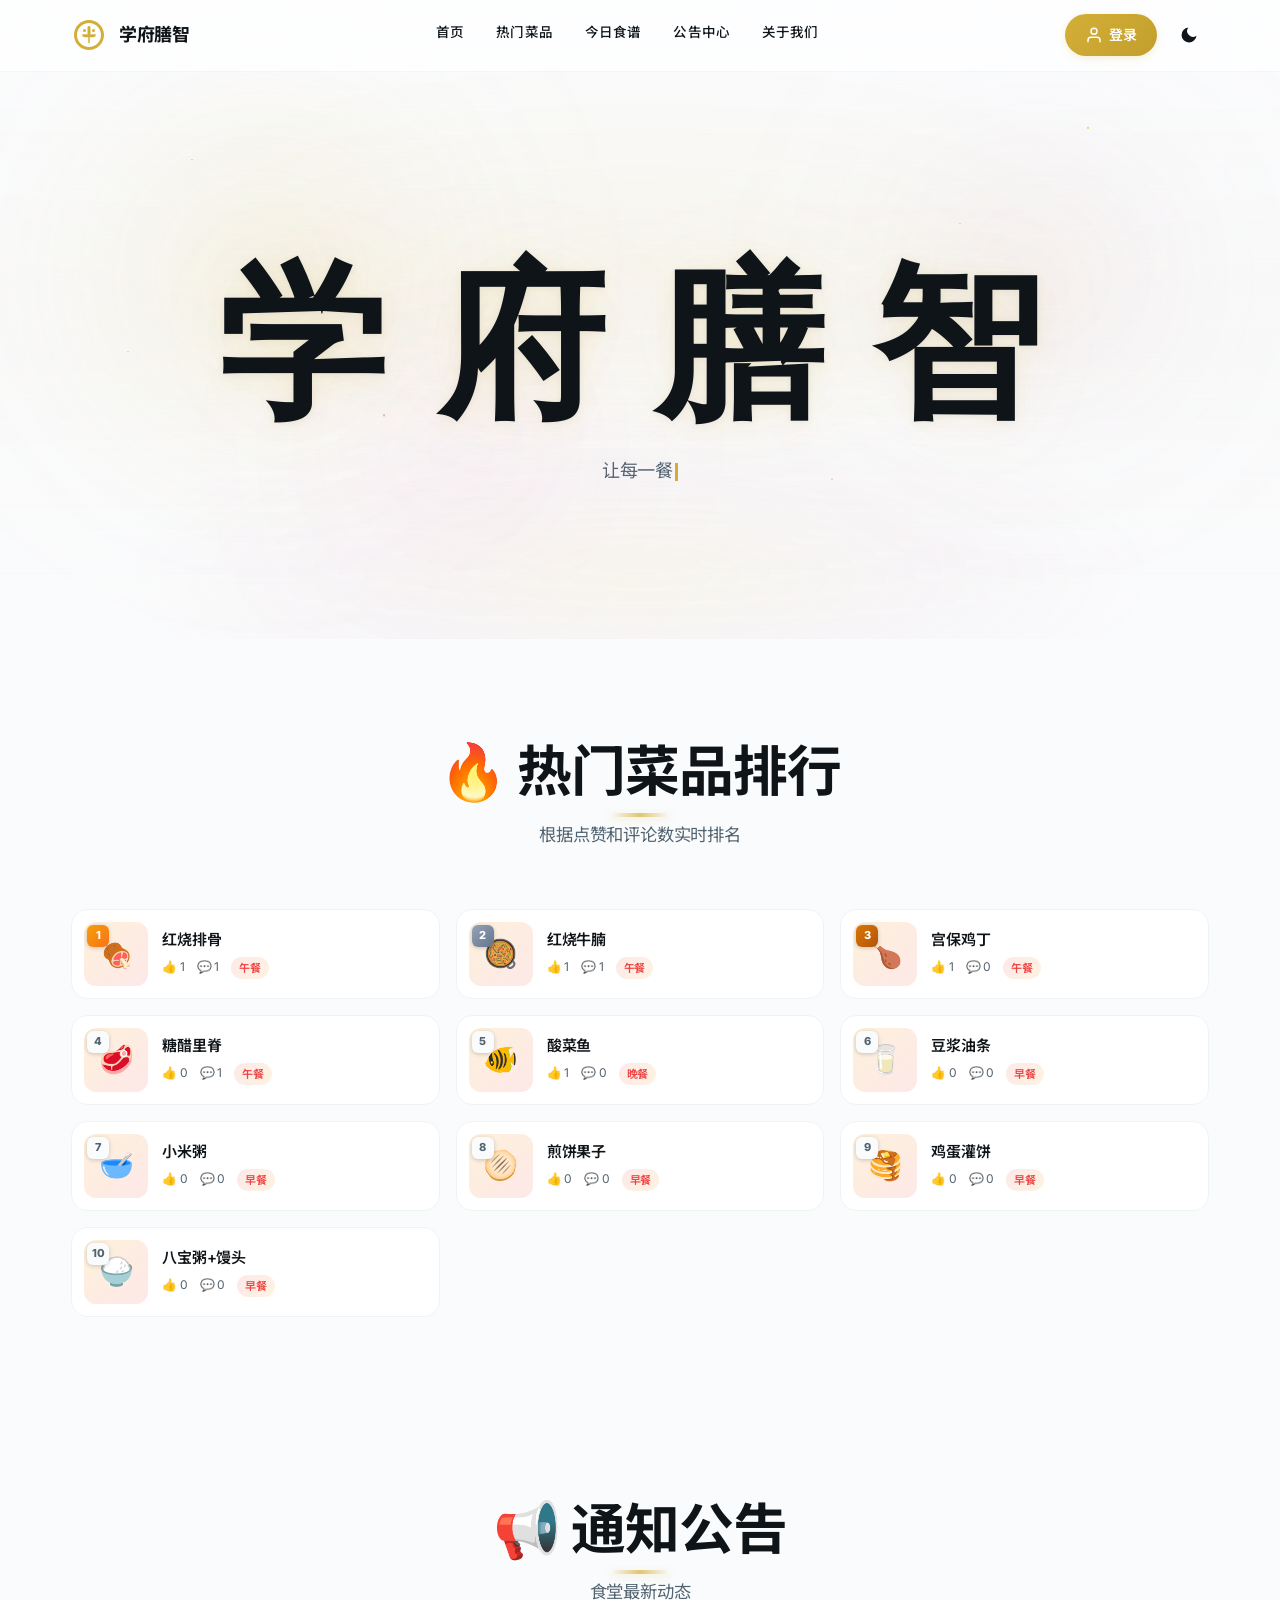
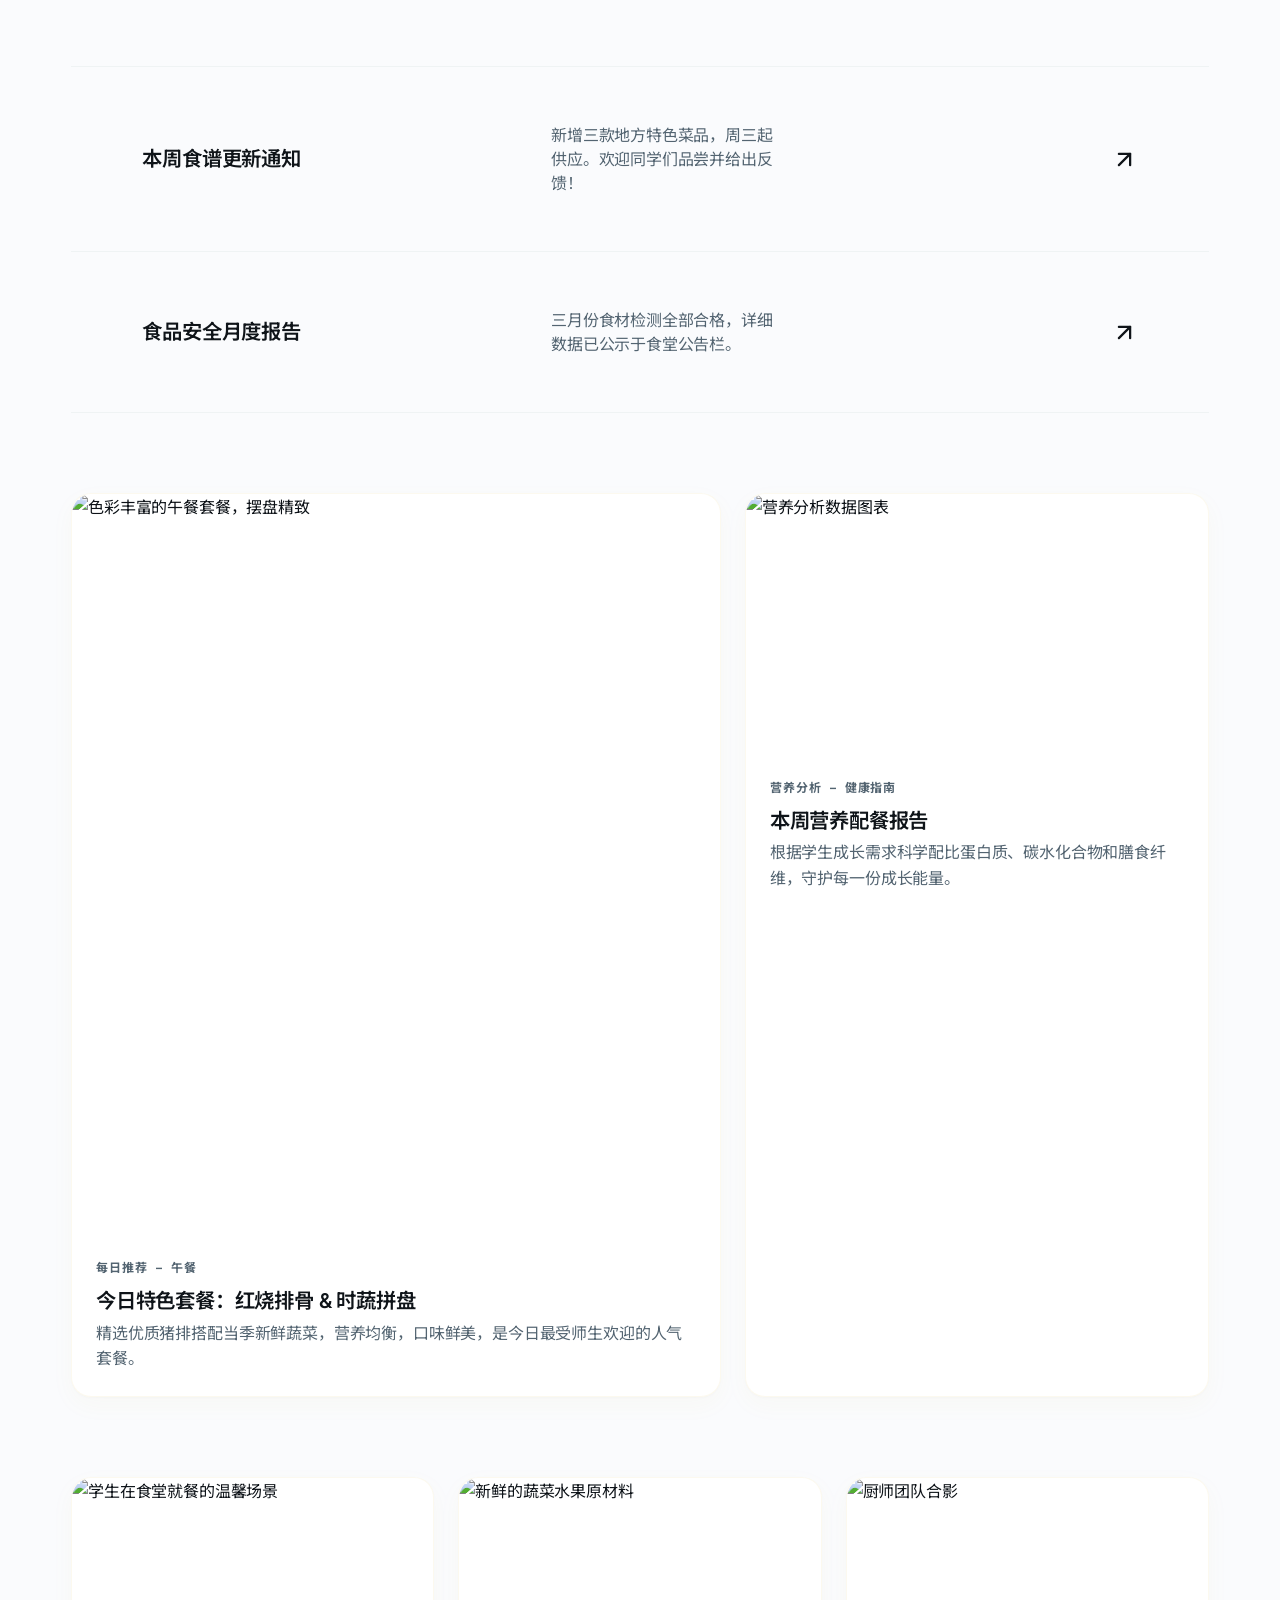
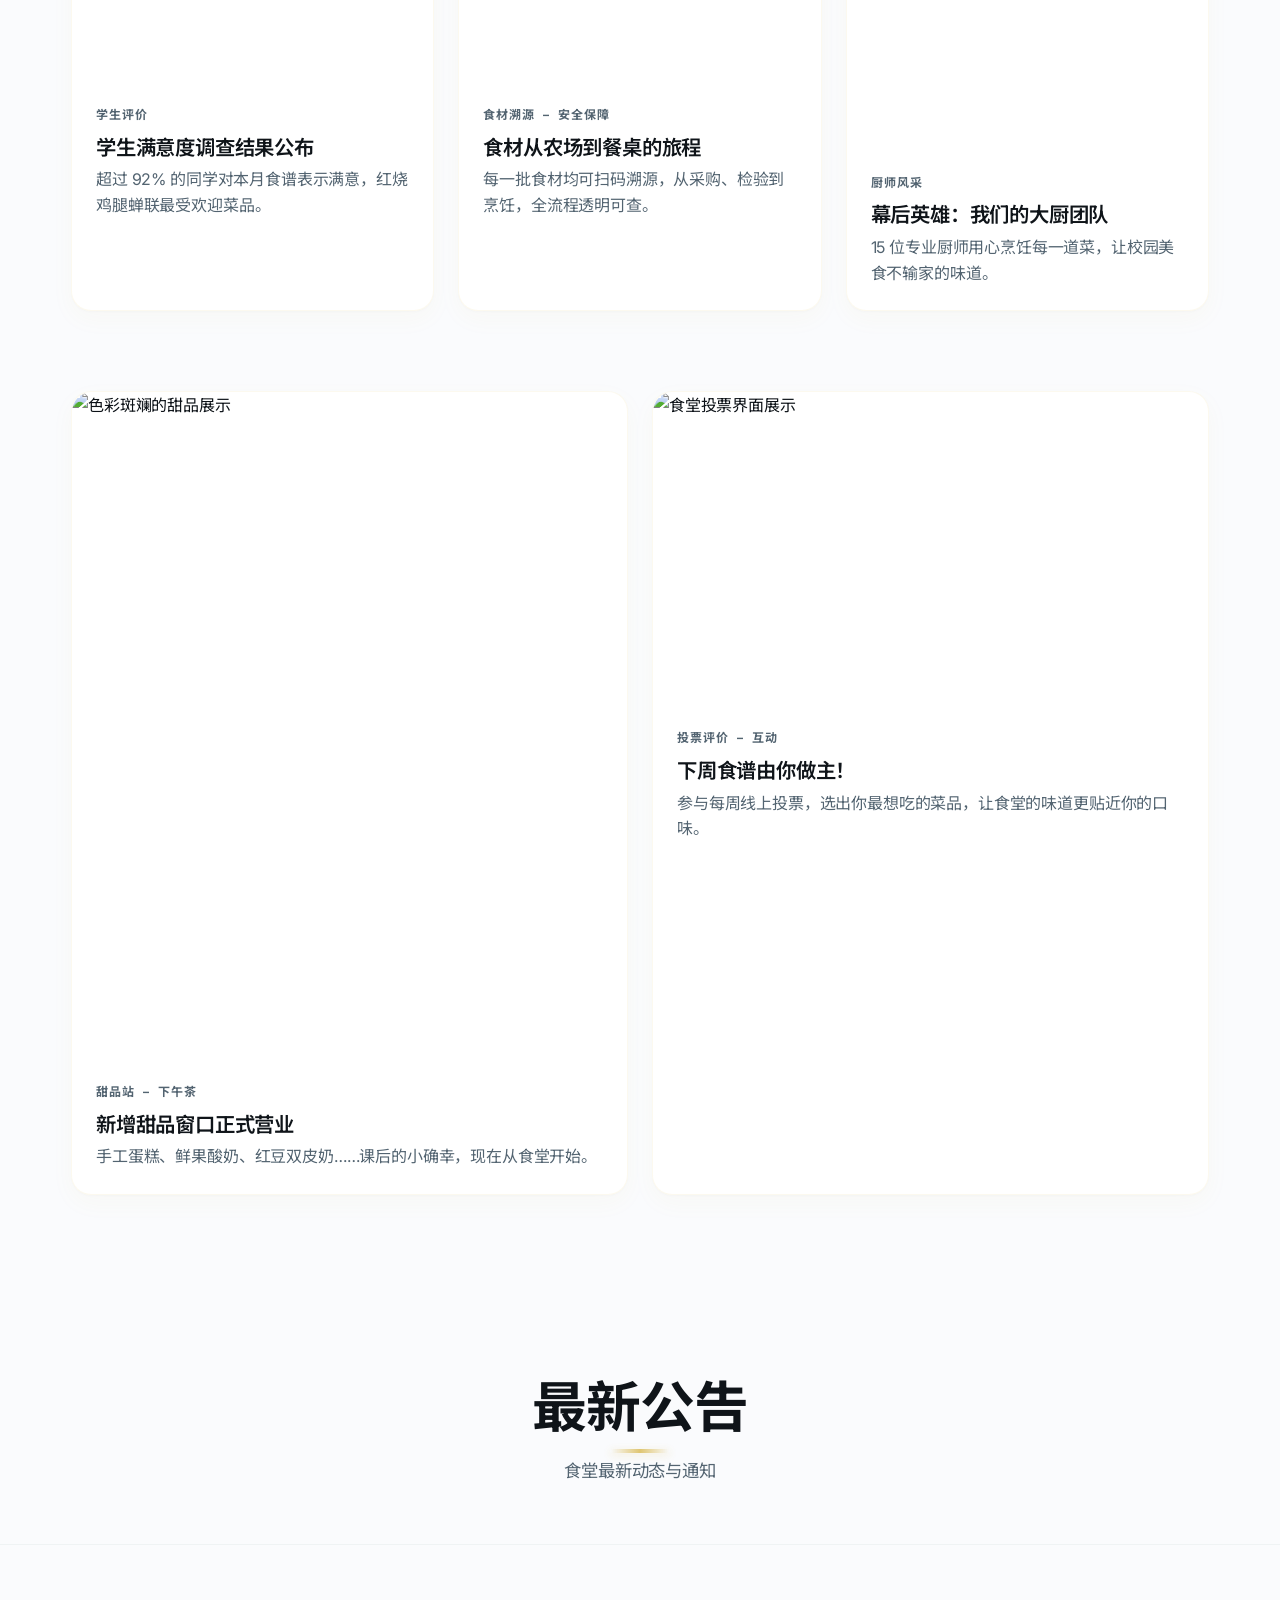
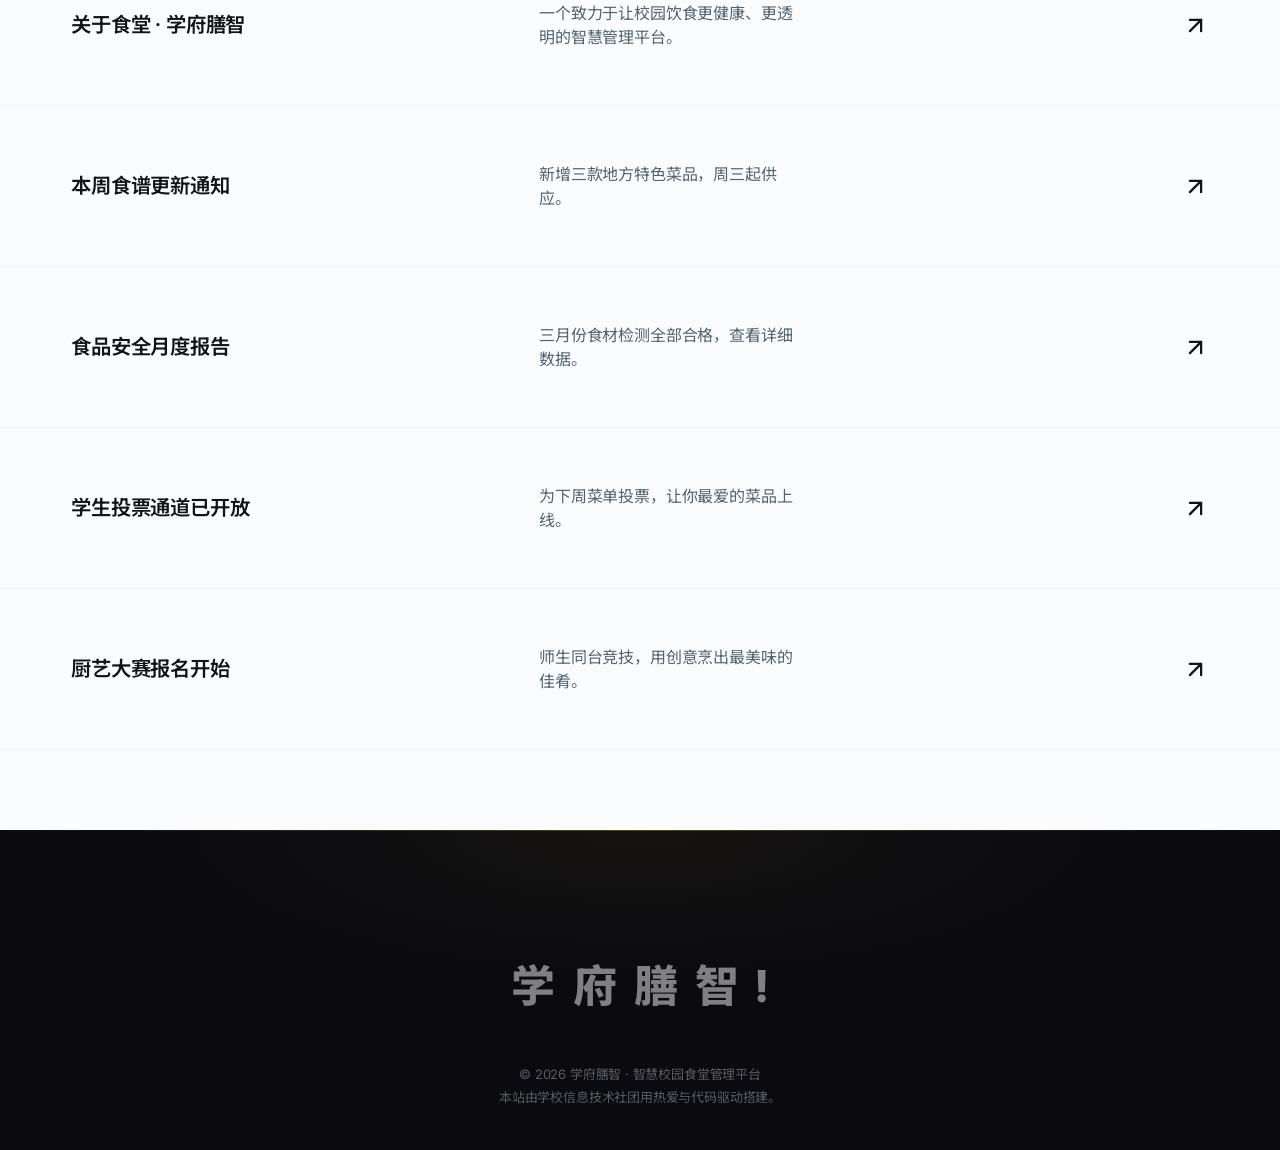
==== commit 550bb10a: "feat: 新增个性化推荐系统，优化Hero动画与UI精致度 - 学生端新增口味偏好设置（辣度/口味/饮食类型/过敏/菜系）及关键词加权推荐算法 - 管理员端新增学生偏好汇总面板，含环形图/标签云/柱" ====
--- a/admin.html
+++ b/admin.html
@@ -48,6 +48,10 @@
           <svg viewBox="0 0 24 24"><path d="M4 19.5A2.5 2.5 0 0 1 6.5 17H20"/><path d="M6.5 2H20v20H6.5A2.5 2.5 0 0 1 4 19.5v-15A2.5 2.5 0 0 1 6.5 2z"/></svg>
           总食谱
         </button>
+        <button class="dash-nav-item" data-section="preferences">
+          <svg viewBox="0 0 24 24"><path d="M12 2l3.09 6.26L22 9.27l-5 4.87 1.18 6.88L12 17.77l-6.18 3.25L7 14.14 2 9.27l6.91-1.01L12 2z"/></svg>
+          学生偏好汇总
+        </button>
         <button class="dash-nav-item" data-section="forum">
           <svg viewBox="0 0 24 24"><path d="M21 15a2 2 0 0 1-2 2H7l-4 4V5a2 2 0 0 1 2-2h14a2 2 0 0 1 2 2z"/></svg>
           论坛管理
@@ -146,6 +150,14 @@
         <div id="admin-forum-list"></div>
       </div>
 
+      <!-- ===== 学生偏好汇总 ===== -->
+      <div class="dash-section" id="section-preferences">
+        <div class="dash-main-header">
+          <h1 class="dash-main-title">🎯 学生偏好汇总分析</h1>
+        </div>
+        <div id="admin-preferences-content"></div>
+      </div>
+
       <!-- ===== 建议反馈 ===== -->
       <div class="dash-section" id="section-suggestions">
         <div class="dash-main-header">
--- a/style.css
+++ b/style.css
@@ -1,40 +1,49 @@
-/* ============================================
+﻿/* ============================================
    学府膳智 — style.css
    Design inspired by cly.cc.cd
    ============================================ */
 
 /* ---------- CSS Variables / Theme ---------- */
 :root {
-  --bg: #f5f5f3;
+  --bg: #fafbfd;
   --bg-card: #ffffff;
-  --text: #1d1d1f;
-  --text-secondary: #6a6a69;
-  --border: #e0e0de;
-  --accent: #e8590c;
-  --accent-hover: #d64d0a;
-  --nav-bg: rgba(245,245,243,.85);
-  --hero-glow: radial-gradient(ellipse 60% 50% at 50% 40%, rgba(99,102,241,.12) 0%, transparent 70%);
-  --card-shadow: 0 2px 16px rgba(0,0,0,.06);
-  --card-hover-shadow: 0 8px 32px rgba(0,0,0,.10);
-  --footer-bg: #1d1d1f;
-  --footer-text: #a1a1a6;
-  --radius: 2.4rem;
-  --transition: 250ms ease-in-out;
-  --max-w: 160rem;
+  --text: #0f1419;
+  --text-secondary: #536471;
+  --border: #eff3f4;
+  --accent: #d4af37;
+  --accent-hover: #b8941f;
+  --accent-light: rgba(212,175,55,.08);
+  --accent-glow: rgba(212,175,55,.4);
+  --nav-bg: rgba(250,251,253,.92);
+  --hero-glow: radial-gradient(ellipse 70% 60% at 50% 35%, rgba(212,175,55,.12) 0%, rgba(183,110,121,.08) 35%, transparent 75%);
+  --card-shadow: 0 1px 3px rgba(0,0,0,.02), 0 8px 24px rgba(212,175,55,.04);
+  --card-hover-shadow: 0 4px 12px rgba(0,0,0,.04), 0 16px 48px rgba(212,175,55,.12);
+  --footer-bg: #0a0a0f;
+  --footer-text: #8b949e;
+  --radius: 2rem;
+  --transition: 320ms cubic-bezier(0.4, 0, 0.2, 1);
+  --spring: 600ms cubic-bezier(0.34, 1.56, 0.64, 1);
+  --max-w: 144rem;
+  --glass-bg: rgba(255,255,255,.7);
+  --glass-border: rgba(255,255,255,.18);
 }
 
 [data-theme="dark"] {
-  --bg: #161618;
-  --bg-card: #232326;
-  --text: #f5f5f7;
-  --text-secondary: #a1a1a6;
-  --border: #38383a;
-  --nav-bg: rgba(22,22,24,.88);
-  --hero-glow: radial-gradient(ellipse 60% 50% at 50% 40%, rgba(99,102,241,.18) 0%, transparent 70%);
-  --card-shadow: 0 2px 16px rgba(0,0,0,.25);
-  --card-hover-shadow: 0 8px 32px rgba(0,0,0,.4);
-  --footer-bg: #0d0d0f;
-  --footer-text: #6a6a6d;
+  --bg: #0a0a0f;
+  --bg-card: #16161f;
+  --text: #f7f9fb;
+  --text-secondary: #8b949e;
+  --border: #2f3336;
+  --accent-light: rgba(212,175,55,.12);
+  --accent-glow: rgba(212,175,55,.45);
+  --nav-bg: rgba(10,10,15,.92);
+  --hero-glow: radial-gradient(ellipse 70% 60% at 50% 35%, rgba(212,175,55,.18) 0%, rgba(183,110,121,.12) 35%, transparent 75%);
+  --card-shadow: 0 1px 3px rgba(0,0,0,.3), 0 8px 24px rgba(0,0,0,.15);
+  --card-hover-shadow: 0 4px 12px rgba(0,0,0,.3), 0 16px 48px rgba(212,175,55,.18);
+  --footer-bg: #000000;
+  --footer-text: #536471;
+  --glass-bg: rgba(22,22,31,.7);
+  --glass-border: rgba(255,255,255,.08);
 }
 
 /* ---------- Base Reset ---------- */
@@ -54,13 +63,15 @@
 body {
   font-family: "Inter", "Noto Sans SC", -apple-system, BlinkMacSystemFont, "Segoe UI", Roboto, sans-serif;
   font-size: 1.6rem;
-  line-height: 1.6;
+  line-height: 1.65;
   color: var(--text);
   background: var(--bg);
   -webkit-font-smoothing: antialiased;
   -moz-osx-font-smoothing: grayscale;
+  text-rendering: optimizeLegibility;
   transition: background var(--transition), color var(--transition);
   overflow-x: hidden;
+  letter-spacing: -0.011em;
 }
 
 a {
@@ -111,11 +122,26 @@
   left: 0;
   right: 0;
   z-index: 50;
-  background: var(--nav-bg);
-  backdrop-filter: blur(20px);
-  -webkit-backdrop-filter: blur(20px);
-  border-bottom: 1px solid var(--border);
-  transition: background var(--transition), border-color var(--transition);
+  background: var(--glass-bg);
+  backdrop-filter: blur(32px) saturate(1.8);
+  -webkit-backdrop-filter: blur(32px) saturate(1.8);
+  border-bottom: 1px solid var(--glass-border);
+  transition: all var(--transition);
+  box-shadow: 0 1px 0 0 rgba(0,0,0,.02);
+}
+
+.site-header::before {
+  content: '';
+  position: absolute;
+  inset: 0;
+  background: linear-gradient(180deg, rgba(212,175,55,.03) 0%, transparent 100%);
+  pointer-events: none;
+  opacity: 0;
+  transition: opacity var(--transition);
+}
+
+.site-header:hover::before {
+  opacity: 1;
 }
 
 .nav-inner {
@@ -164,23 +190,29 @@
 }
 
 .nav-links a {
-  font-size: 1.4rem;
+  font-size: 1.35rem;
   font-weight: 500;
-  letter-spacing: 0.02em;
-  text-transform: uppercase;
+  letter-spacing: 0.01em;
   position: relative;
-  padding-bottom: 0.4rem;
+  padding-bottom: 0.5rem;
+  transition: color 0.3s ease;
 }
 
 .nav-links a::after {
   content: '';
   position: absolute;
   bottom: 0;
-  left: 0;
+  left: 50%;
+  transform: translateX(-50%);
   width: 0;
   height: 2px;
-  background: var(--accent);
-  transition: width var(--transition);
+  background: linear-gradient(90deg, transparent, var(--accent), transparent);
+  transition: width 0.4s cubic-bezier(0.34, 1.56, 0.64, 1);
+  border-radius: 2px;
+}
+
+.nav-links a:hover {
+  color: var(--accent);
 }
 
 .nav-links a:hover::after {
@@ -295,85 +327,370 @@
   border-bottom: 1px solid var(--border);
 }
 
+/* ---------- Accessibility: Reduced Motion ---------- */
+@media (prefers-reduced-motion: reduce) {
+  .hero-char,
+  .hero-orb,
+  .hero::before,
+  .hero::after,
+  .hero-typing .cursor,
+  .hero-title {
+    animation: none !important;
+    transition: none !important;
+  }
+  .hero-char:hover {
+    transform: scale(1.3) !important;
+    animation: none !important;
+  }
+  .hero-subtitle { animation: none !important; }
+}
+
 /* ---------- Hero Section ---------- */
 .hero {
-  padding: clamp(12rem, 18vw, 22rem) 0 clamp(6rem, 10vw, 14rem);
+  padding: clamp(14rem, 20vw, 26rem) 0 clamp(8rem, 12vw, 18rem);
   text-align: center;
   position: relative;
   overflow: hidden;
+  background:
+    radial-gradient(1px 1px at 15% 25%, rgba(212,175,55,.5) 50%, transparent),
+    radial-gradient(1px 1px at 75% 35%, rgba(212,175,55,.4) 50%, transparent),
+    radial-gradient(1.5px 1.5px at 30% 65%, rgba(183,110,121,.45) 50%, transparent),
+    radial-gradient(1px 1px at 65% 75%, rgba(236,72,153,.35) 50%, transparent),
+    radial-gradient(1.5px 1.5px at 85% 20%, rgba(212,175,55,.5) 50%, transparent),
+    radial-gradient(1px 1px at 10% 55%, rgba(212,175,55,.4) 50%, transparent),
+    linear-gradient(180deg, var(--bg) 0%, rgba(212,175,55,.02) 50%, var(--bg) 100%);
 }
 
 .hero::before {
   content: '';
   position: absolute;
   inset: 0;
-  background: var(--hero-glow);
+  --mouse-x: 0; --mouse-y: 0;
+  background: radial-gradient(ellipse 60% 50% at calc(50% + var(--mouse-x) * 8%) calc(40% + var(--mouse-y) * 8%), rgba(212,175,55,.06) 0%, transparent 70%);
   pointer-events: none;
+  animation: heroGlowPulse 8s ease-in-out infinite;
+  transition: background 0.8s ease-out;
+}
+
+@keyframes heroGlowPulse {
+  0%, 100% { opacity: 1; transform: scale(1) rotate(0deg); }
+  50% { opacity: 0.8; transform: scale(1.08) rotate(1deg); }
+}
+
+/* Floating Orbs */
+.hero-orb {
+  position: absolute;
+  border-radius: 50%;
+  pointer-events: none;
+  filter: blur(80px);
+  opacity: 0.35;
+  mix-blend-mode: multiply;
+  will-change: transform, opacity;
+  contain: layout style paint;
+}
+
+[data-theme="dark"] .hero-orb {
+  mix-blend-mode: screen;
+  opacity: 0.25;
+}
+
+.hero-orb--1 {
+  width: 35vw; height: 35vw; max-width: 48rem; max-height: 48rem;
+  background: radial-gradient(circle, rgba(212,175,55,.4) 0%, rgba(212,175,55,.1) 50%, transparent 100%);
+  top: 8%; left: 3%;
+  animation: orbFloat1 22s ease-in-out infinite;
+}
+.hero-orb--2 {
+  width: 28vw; height: 28vw; max-width: 40rem; max-height: 40rem;
+  background: radial-gradient(circle, rgba(183,110,121,.35) 0%, rgba(183,110,121,.08) 50%, transparent 100%);
+  top: 15%; right: 5%;
+  animation: orbFloat2 26s ease-in-out infinite;
+}
+.hero-orb--3 {
+  width: 22vw; height: 22vw; max-width: 32rem; max-height: 32rem;
+  background: radial-gradient(circle, rgba(236,72,153,.3) 0%, rgba(236,72,153,.06) 50%, transparent 100%);
+  bottom: 8%; left: 25%;
+  animation: orbFloat3 30s ease-in-out infinite;
+}
+
+@keyframes orbFloat1 {
+  0%, 100% { transform: translate3d(0, 0, 0) scale(1); opacity: 0.35; }
+  25% { transform: translate3d(6vw, -6vh, 0) scale(1.15); opacity: 0.45; }
+  50% { transform: translate3d(-4vw, 5vh, 0) scale(0.9); opacity: 0.25; }
+  75% { transform: translate3d(7vw, 2vh, 0) scale(1.1); opacity: 0.4; }
+}
+@keyframes orbFloat2 {
+  0%, 100% { transform: translate3d(0, 0, 0) scale(1); opacity: 0.35; }
+  25% { transform: translate3d(-5vw, -4vh, 0) scale(1.1); opacity: 0.42; }
+  50% { transform: translate3d(3vw, -6vh, 0) scale(0.85); opacity: 0.22; }
+  75% { transform: translate3d(-6vw, 3vh, 0) scale(1.12); opacity: 0.38; }
+}
+@keyframes orbFloat3 {
+  0%, 100% { transform: translate3d(0, 0, 0) scale(1) rotate(0deg); opacity: 0.35; }
+  33% { transform: translate3d(4vw, 5vh, 0) scale(1.08) rotate(120deg); opacity: 0.4; }
+  66% { transform: translate3d(-5vw, -3vh, 0) scale(0.88) rotate(240deg); opacity: 0.22; }
 }
 
 .hero-title {
-  font-size: clamp(8rem, 4rem + 10vw, 16rem);
-  font-weight: 900;
+  font-family: "Noto Serif SC", serif;
+  font-size: clamp(8rem, 4rem + 10vw, 18rem);
+  font-weight: 700;
   line-height: 1.05;
-  letter-spacing: 0.05em;
-  margin-bottom: 2rem;
+  letter-spacing: 0.12em;
+  margin-bottom: 2.4rem;
   position: relative;
   display: flex;
   justify-content: center;
-  gap: 0.15em;
+  gap: 0.18em;
+  color: var(--text);
+  filter: drop-shadow(0 1px 3px rgba(0,0,0,.05))
+          drop-shadow(0 4px 12px rgba(212,175,55,.12))
+          drop-shadow(0 0 40px rgba(212,175,55,.06));
+  animation: titleEntrance 1.2s cubic-bezier(0.16, 1, 0.3, 1) both;
+  perspective: 800px;
+}
+
+[data-theme="dark"] .hero-title {
+  filter: drop-shadow(0 1px 4px rgba(0,0,0,.3))
+          drop-shadow(0 4px 16px rgba(229,193,81,.15))
+          drop-shadow(0 0 50px rgba(229,193,81,.08));
+}
+
+@keyframes titleEntrance {
+  from {
+    opacity: 0;
+    transform: translateY(4rem) scale(0.9);
+    filter: drop-shadow(0 0 0 transparent) blur(10px);
+  }
+  to {
+    opacity: 1;
+    transform: translateY(0) scale(1);
+    filter: drop-shadow(0 1px 3px rgba(0,0,0,.05)) drop-shadow(0 4px 12px rgba(212,175,55,.12)) drop-shadow(0 0 40px rgba(212,175,55,.06)) blur(0);
+  }
+}
+
+[data-theme="dark"] @keyframes titleEntrance {
+  from {
+    opacity: 0;
+    transform: translateY(4rem) scale(0.9);
+    filter: drop-shadow(0 0 0 transparent) blur(10px);
+  }
+  to {
+    opacity: 1;
+    transform: translateY(0) scale(1);
+    filter: drop-shadow(0 1px 4px rgba(0,0,0,.3)) drop-shadow(0 4px 16px rgba(229,193,81,.15)) drop-shadow(0 0 50px rgba(229,193,81,.08)) blur(0);
+  }
 }
 
 /* ---------- Hero Character Hover Effect ---------- */
 .hero-char {
   display: inline-block;
-  cursor: default;
-  transition: transform 0.5s cubic-bezier(0.34, 1.56, 0.64, 1),
-              opacity 0.3s ease,
-              font-family 0.01s ease;
+  cursor: pointer;
+  transition: transform 0.4s cubic-bezier(0.22, 0.61, 0.36, 1),
+              filter 0.35s ease,
+              font-family 0.18s ease,
+              color 0.35s ease,
+              text-shadow 0.35s ease;
   position: relative;
-  will-change: transform;
+  will-change: transform, filter;
+  backface-visibility: hidden;
+  -webkit-backface-visibility: hidden;
+  transform: translate3d(0, 0, 0) scale(1);
   z-index: 1;
+  animation: charEntranceStagger 0.75s cubic-bezier(0.22, 1, 0.36, 1) both,
+             charFloat calc(3.5s + var(--char-delay, 0s) * 1.2) ease-in-out infinite;
+  animation-delay: calc(0.15s + var(--char-delay, 0s)), calc(1s + var(--char-delay, 0s));
+}
+
+@keyframes charEntranceStagger {
+  0% {
+    opacity: 0;
+    transform: translate3d(0, 6rem, -40px) scale(0.5) rotateX(25deg);
+    filter: blur(14px);
+  }
+  55% {
+    opacity: 1;
+    transform: translate3d(0, -0.6rem, 0) scale(1.04) rotateX(-1.5deg);
+    filter: blur(0);
+  }
+  75% {
+    transform: translate3d(0, 0.15rem, 0) scale(0.98) rotateX(0.5deg);
+    filter: blur(0);
+  }
+  100% {
+    opacity: 1;
+    transform: translate3d(0, 0, 0) scale(1) rotateX(0deg);
+    filter: blur(0);
+  }
+}
+
+@keyframes charFloat {
+  0%, 100% { transform: translate3d(0, 0, 0) rotate(0deg); }
+  15% { transform: translate3d(0, -0.35em, 0) rotate(0.6deg); }
+  35% { transform: translate3d(0, 0.08em, 0) rotate(-0.3deg); }
+  50% { transform: translate3d(0, -0.2em, 0) rotate(0.4deg); }
+  70% { transform: translate3d(0, 0.05em, 0) rotate(-0.2deg); }
+  85% { transform: translate3d(0, -0.15em, 0) rotate(0.2deg); }
+}
+
+/* Soft ambient glow around each character */
+.hero-char::before {
+  content: attr(data-char);
+  position: absolute;
+  inset: -0.15em;
+  background: linear-gradient(
+    135deg,
+    rgba(212,175,55,.15) 0%,
+    rgba(183,110,121,.1) 40%,
+    rgba(236,72,153,.06) 100%
+  );
+  -webkit-background-clip: text;
+  background-clip: text;
+  -webkit-text-fill-color: transparent;
+  opacity: 0;
+  transition: opacity 0.35s ease;
+  z-index: -1;
+  filter: blur(12px);
+  pointer-events: none;
+}
+
+.hero-char:hover::before {
+  opacity: 1;
+  animation: glowPulse 2.5s ease-in-out infinite;
+}
+
+@keyframes glowPulse {
+  0%, 100% { filter: blur(12px); opacity: 1; }
+  50% { filter: blur(16px); opacity: 0.65; }
 }
 
 .hero-char:hover {
-  transform: scale(2.2) translateY(-0.15em);
-  background: linear-gradient(135deg, #e8590c 0%, #ec4899 50%, #8b5cf6 100%);
+  transform: scale(1.85) translateY(-0.12em) translateZ(25px);
+  background: linear-gradient(
+    135deg,
+    #d4af37 0%,
+    #e5c151 20%,
+    #f4d77e 40%,
+    #c98f4a 55%,
+    #b76e79 72%,
+    #ec4899 100%
+  );
+  background-size: 200% 200%;
   -webkit-background-clip: text;
   background-clip: text;
   -webkit-text-fill-color: transparent;
   z-index: 10;
+  filter: drop-shadow(0 6px 18px rgba(212,175,55,.3))
+          drop-shadow(0 0 30px rgba(212,175,55,.2))
+          drop-shadow(0 10px 35px rgba(236,72,153,.12));
+  animation: charGlow 2.5s ease-in-out infinite,
+             charPulse 0.45s cubic-bezier(0.22, 0.61, 0.36, 1),
+             bgShift 3s ease-in-out infinite;
+}
+
+@keyframes bgShift {
+  0%, 100% { background-position: 0% 50%; }
+  50% { background-position: 100% 50%; }
+}
+
+@keyframes charPulse {
+  0% { transform: scale(1.85) translateY(-0.12em) translateZ(25px); }
+  50% { transform: scale(1.92) translateY(-0.16em) translateZ(30px); }
+  100% { transform: scale(1.85) translateY(-0.12em) translateZ(25px); }
+}
+
+@keyframes charGlow {
+  0%, 100% {
+    filter: drop-shadow(0 6px 18px rgba(212,175,55,.3))
+            drop-shadow(0 0 30px rgba(212,175,55,.2))
+            drop-shadow(0 10px 35px rgba(236,72,153,.12));
+  }
+  50% {
+    filter: drop-shadow(0 8px 24px rgba(212,175,55,.45))
+            drop-shadow(0 0 45px rgba(212,175,55,.35))
+            drop-shadow(0 14px 45px rgba(236,72,153,.2));
+  }
+}
+
+@keyframes charClickBurst {
+  0% { transform: scale(1); filter: brightness(1); }
+  25% { transform: scale(2.3) rotate(4deg); filter: brightness(1.5) drop-shadow(0 0 40px rgba(212,175,55,.7)); }
+  55% { transform: scale(2.6) rotate(-2deg); filter: brightness(1.7) drop-shadow(0 0 55px rgba(212,175,55,.9)); }
+  100% { transform: scale(1) rotate(0deg); filter: brightness(1); }
+}
+
+.char-ripple {
+  position: absolute;
+  inset: -55%;
+  border-radius: 50%;
+  background: radial-gradient(circle, rgba(212,175,55,.45) 0%, rgba(236,72,153,.25) 35%, transparent 65%);
+  animation: rippleOut 0.55s cubic-bezier(0.22, 0.61, 0.36, 1) forwards;
+  pointer-events: none;
+}
+
+@keyframes rippleOut {
+  from { transform: scale(0.2); opacity: 1; }
+  to { transform: scale(2.2); opacity: 0; }
 }
 
 [data-theme="dark"] .hero-char:hover {
-  background: linear-gradient(135deg, #fb923c 0%, #f472b6 50%, #a78bfa 100%);
+  background: linear-gradient(
+    135deg,
+    #e5c151 0%,
+    #f4d77e 20%,
+    #ffeaa7 40%,
+    #e0a450 55%,
+    #d4a373 72%,
+    #f472b6 100%
+  );
+  background-size: 200% 200%;
   -webkit-background-clip: text;
   background-clip: text;
   -webkit-text-fill-color: transparent;
-}
-
-/* Sibling characters get pushed away */
+  filter: drop-shadow(0 6px 18px rgba(229,193,81,.35))
+          drop-shadow(0 0 35px rgba(229,193,81,.25))
+          drop-shadow(0 10px 40px rgba(244,114,182,.15));
+}
+
+/* Sibling characters get pushed away with smoother motion */
 .hero-char.pushed {
-  transition: transform 0.5s cubic-bezier(0.34, 1.56, 0.64, 1),
-              opacity 0.3s ease;
+  transition: transform 0.42s cubic-bezier(0.22, 0.61, 0.36, 1),
+              opacity 0.35s ease,
+              filter 0.35s ease;
+  transform-origin: center center;
 }
 
 .hero-char.pushed-left {
-  transform: translateX(calc(var(--push-distance) * -1)) scale(0.78) rotate(-12deg);
-  opacity: 0.5;
+  transform: translateX(calc(var(--push-distance, 60px) * -0.85))
+             scale(0.82)
+             rotate(-10deg)
+             translateZ(-8px);
+  opacity: 0.45;
+  filter: blur(0.6px) brightness(0.85) saturate(0.8);
 }
 
 .hero-char.pushed-right {
-  transform: translateX(var(--push-distance)) scale(0.78) rotate(12deg);
-  opacity: 0.5;
+  transform: translateX(calc(var(--push-distance, 60px) * 0.85))
+             scale(0.82)
+             rotate(10deg)
+             translateZ(-8px);
+  opacity: 0.45;
+  filter: blur(0.6px) brightness(0.85) saturate(0.8);
 }
 
 .hero-subtitle {
   font-size: clamp(1.6rem, 1.3rem + 0.4vw, 2rem);
   color: var(--text-secondary);
-  max-width: 56rem;
+  max-width: clamp(28rem, 56rem, 90%);
   margin: 0 auto;
   line-height: 1.6;
   letter-spacing: -0.01em;
+  animation: subtitleFade 1s ease 0.4s both;
+}
+
+@keyframes subtitleFade {
+  from { opacity: 0; transform: translateY(2rem); }
+  to { opacity: 1; transform: translateY(0); }
 }
 
 .hero-typing {
@@ -386,13 +703,18 @@
   height: 1em;
   background: var(--accent);
   margin-left: 2px;
-  animation: blink 1s step-end infinite;
+  animation: blink 1s step-end infinite, cursorGlow 2s ease-in-out infinite;
   vertical-align: text-bottom;
 }
 
 @keyframes blink {
   0%, 100% { opacity: 1; }
   50% { opacity: 0; }
+}
+
+@keyframes cursorGlow {
+  0%, 100% { box-shadow: 0 0 4px var(--accent-glow); }
+  50% { box-shadow: 0 0 12px var(--accent-glow), 0 0 24px rgba(212,175,55,.3); }
 }
 
 /* ---------- Section Headers ---------- */
@@ -447,29 +769,82 @@
   overflow: hidden;
   background: var(--bg-card);
   box-shadow: var(--card-shadow);
-  transition: box-shadow var(--transition), transform var(--transition);
+  transition: all 0.5s cubic-bezier(0.16, 1, 0.3, 1);
+  border: 1px solid rgba(212,175,55,.08);
+}
+
+.card::before {
+  content: '';
+  position: absolute;
+  inset: 0;
+  background: linear-gradient(135deg, rgba(212,175,55,.06) 0%, rgba(183,110,121,.04) 50%, transparent 100%);
+  opacity: 0;
+  transition: opacity 0.5s ease;
+  pointer-events: none;
+  z-index: 1;
+}
+
+.card::after {
+  content: '';
+  position: absolute;
+  top: -50%;
+  left: -50%;
+  width: 200%;
+  height: 200%;
+  background: radial-gradient(circle at center, rgba(212,175,55,.12) 0%, transparent 60%);
+  opacity: 0;
+  transition: opacity 0.6s ease, transform 0.6s ease;
+  pointer-events: none;
+  z-index: 2;
 }
 
 .card:hover {
   box-shadow: var(--card-hover-shadow);
-  transform: translateY(-4px);
+  transform: translateY(-10px) scale(1.015);
+  border-color: rgba(212,175,55,.2);
+}
+
+.card:hover::before {
+  opacity: 1;
+}
+
+.card:hover::after {
+  opacity: 1;
+  transform: translate(25%, 25%) rotate(15deg);
 }
 
 .card-media {
   width: 100%;
   overflow: hidden;
   border-radius: var(--radius) var(--radius) 0 0;
+  position: relative;
+}
+
+.card-media::before {
+  content: '';
+  position: absolute;
+  inset: 0;
+  background: linear-gradient(180deg, transparent 0%, rgba(0,0,0,.02) 100%);
+  z-index: 1;
+  opacity: 0;
+  transition: opacity 0.5s ease;
+}
+
+.card:hover .card-media::before {
+  opacity: 1;
 }
 
 .card-media img {
   width: 100%;
   height: 100%;
   object-fit: cover;
-  transition: transform 0.5s ease;
+  transition: transform 0.7s cubic-bezier(0.16, 1, 0.3, 1), filter 0.5s ease;
+  filter: brightness(0.98) saturate(1.05) contrast(1.02);
 }
 
 .card:hover .card-media img {
-  transform: scale(1.04);
+  transform: scale(1.1) rotate(0.8deg);
+  filter: brightness(1.03) saturate(1.12) contrast(1.05);
 }
 
 .card-media--ar-7-8 { aspect-ratio: 7/8; }
@@ -616,7 +991,21 @@
 .story-item {
   display: block;
   border-top: 1px solid var(--border);
-  transition: background var(--transition), color var(--transition), border-color var(--transition);
+  transition: all 0.4s cubic-bezier(0.16, 1, 0.3, 1);
+  position: relative;
+  overflow: hidden;
+}
+
+.story-item::before {
+  content: '';
+  position: absolute;
+  left: 0;
+  top: 0;
+  bottom: 0;
+  width: 0;
+  background: linear-gradient(90deg, rgba(212,175,55,.08), transparent);
+  transition: width 0.5s cubic-bezier(0.16, 1, 0.3, 1);
+  pointer-events: none;
 }
 
 .story-item:last-child {
@@ -627,6 +1016,11 @@
   background: var(--text);
   color: var(--bg);
   border-color: transparent;
+  transform: translateX(8px);
+}
+
+.story-item:hover::before {
+  width: 100%;
 }
 
 .story-item:hover + .story-item {
@@ -728,7 +1122,31 @@
 .site-footer {
   background: var(--footer-bg);
   color: var(--footer-text);
-  padding: clamp(4rem, 8vw, 10rem) 0 3.2rem;
+  padding: clamp(6rem, 10vw, 12rem) 0 4rem;
+  position: relative;
+  overflow: hidden;
+}
+
+.site-footer::before {
+  content: '';
+  position: absolute;
+  top: 0;
+  left: 0;
+  right: 0;
+  height: 1px;
+  background: linear-gradient(90deg, transparent, rgba(212,175,55,.3), transparent);
+}
+
+.site-footer::after {
+  content: '';
+  position: absolute;
+  top: -50%;
+  left: 50%;
+  transform: translateX(-50%);
+  width: 80%;
+  height: 100%;
+  background: radial-gradient(ellipse, rgba(212,175,55,.06) 0%, transparent 70%);
+  pointer-events: none;
 }
 
 .footer-brand {
@@ -739,18 +1157,37 @@
 }
 
 .footer-brand span {
-  font-size: clamp(2.4rem, 1rem + 2vw, 4rem);
+  font-size: clamp(2.8rem, 1.2rem + 2.5vw, 5rem);
   font-weight: 800;
-  letter-spacing: 0.02em;
+  letter-spacing: 0.03em;
   color: #f5f5f7;
-  opacity: 0.6;
-  transition: opacity var(--transition), color var(--transition);
+  opacity: 0.5;
+  transition: all 0.5s cubic-bezier(0.34, 1.56, 0.64, 1);
   cursor: default;
+  display: inline-block;
+  position: relative;
+}
+
+.footer-brand span::after {
+  content: '';
+  position: absolute;
+  inset: -8px;
+  background: radial-gradient(circle, rgba(212,175,55,.15), transparent 70%);
+  opacity: 0;
+  transition: opacity 0.4s ease;
+  z-index: -1;
+  border-radius: 50%;
 }
 
 .footer-brand span:hover {
   opacity: 1;
   color: var(--accent);
+  transform: translateY(-8px) scale(1.15) rotate(-5deg);
+  text-shadow: 0 0 30px rgba(212,175,55,.4);
+}
+
+.footer-brand span:hover::after {
+  opacity: 1;
 }
 
 .footer-links {
@@ -780,9 +1217,9 @@
 /* ---------- Scroll Reveal ---------- */
 .reveal {
   opacity: 0;
-  transform: translateY(3rem);
-  transition: opacity 0.8s cubic-bezier(0.16, 1, 0.3, 1),
-              transform 0.8s cubic-bezier(0.16, 1, 0.3, 1);
+  transform: translateY(4rem);
+  transition: opacity 1s cubic-bezier(0.16, 1, 0.3, 1),
+              transform 1s cubic-bezier(0.16, 1, 0.3, 1);
 }
 
 .reveal.visible {
@@ -795,9 +1232,72 @@
 }
 
 /* ---------- Responsive Fine-Tuning ---------- */
-@media (max-width: 599px) {
-  .card-grid--hero .card:first-child .card-media {
-    aspect-ratio: 4/3;
+/* Hero mobile degradation */
+@media (max-width: 768px) {
+  .hero {
+    padding: clamp(10rem, 16vw, 14rem) 0 clamp(6rem, 8vw, 8rem);
+  }
+  .hero-orb {
+    filter: blur(45px);
+    opacity: 0.2;
+  }
+  .hero-orb--1,
+  .hero-orb--2,
+  .hero-orb--3 {
+    animation-duration: 18s;
+    animation-name: orbFloatMobile;
+  }
+  @keyframes orbFloatMobile {
+    0%, 100% { transform: translate3d(0, 0, 0) scale(1); }
+    50% { transform: translate3d(2vw, -3vh, 0) scale(1.05); }
+  }
+  .hero-char {
+    animation: charEntranceStagger 0.6s cubic-bezier(0.34, 1.56, 0.64, 1) both,
+               charFloatMobile 5s ease-in-out infinite !important;
+    animation-delay: calc(0.2s + var(--char-delay, 0s)), calc(0.8s + var(--char-delay, 0s)) !important;
+  }
+  @keyframes charFloatMobile {
+    0%, 100% { transform: translate3d(0, 0, 0); }
+    50% { transform: translate3d(0, -0.15em, 0); }
+  }
+  .hero-title {
+    filter: drop-shadow(0 2px 6px rgba(212,175,55,.08));
+  }
+  .hero-char:hover {
+    transform: scale(1.6) translateY(-0.1em) !important;
+    filter: drop-shadow(0 3px 10px rgba(212,175,55,.2)) !important;
+  }
+}
+
+@media (max-width: 480px) {
+  .hero {
+    padding: clamp(8rem, 12vw, 10rem) 0 clamp(4rem, 6vw, 6rem);
+  }
+  .hero-title {
+    font-size: clamp(4rem, 2rem + 6vw, 7rem);
+    letter-spacing: 0.08em;
+  }
+  .hero-subtitle {
+    max-width: 92%;
+  }
+  .hero-char:hover {
+    transform: scale(1.4) translateY(-0.05em) !important;
+  }
+}
+
+@media (max-width: 360px) {
+  .hero {
+    padding: clamp(7rem, 12vw, 10rem) 0 clamp(4rem, 6vw, 6rem);
+  }
+  .hero-title {
+    font-size: clamp(2.8rem, 1.4rem + 4vw, 5rem);
+    gap: 0.03em;
+  }
+  .hero-orb {
+    display: none;
+  }
+  .hero-char:hover {
+    transform: scale(1.3) !important;
   }
 }
 
@@ -806,20 +1306,40 @@
   display: flex;
   align-items: center;
   gap: 0.6rem;
-  padding: 0.8rem 1.6rem;
+  padding: 0.9rem 2rem;
   border-radius: 10rem;
   font-size: 1.4rem;
   font-weight: 600;
-  background: var(--accent);
+  background: linear-gradient(135deg, var(--accent) 0%, #c29e2d 100%);
   color: #fff;
-  transition: background var(--transition), transform var(--transition), box-shadow var(--transition);
+  transition: all 0.4s cubic-bezier(0.34, 1.56, 0.64, 1);
   white-space: nowrap;
+  box-shadow: 0 2px 8px rgba(212,175,55,.2), 0 0 0 0 rgba(212,175,55,.4);
+  position: relative;
+  overflow: hidden;
+}
+
+.btn-login::before {
+  content: '';
+  position: absolute;
+  inset: 0;
+  background: linear-gradient(135deg, rgba(255,255,255,.2), transparent);
+  opacity: 0;
+  transition: opacity 0.3s ease;
 }
 
 .btn-login:hover {
-  background: var(--accent-hover);
-  transform: translateY(-1px);
-  box-shadow: 0 4px 16px rgba(232,89,12,.3);
+  background: linear-gradient(135deg, #e5c151 0%, #d4af37 100%);
+  transform: translateY(-2px) scale(1.02);
+  box-shadow: 0 4px 16px rgba(212,175,55,.35), 0 0 0 4px rgba(212,175,55,.1);
+}
+
+.btn-login:hover::before {
+  opacity: 1;
+}
+
+.btn-login:active {
+  transform: translateY(0) scale(0.98);
 }
 
 .btn-login svg {
@@ -880,7 +1400,7 @@
   position: relative;
   margin: 0 -3.2rem;
   height: 12rem;
-  background: linear-gradient(135deg, #e8590c 0%, #ec4899 40%, #8b5cf6 70%, #06b6d4 100%);
+  background: linear-gradient(135deg, #d4af37 0%, #b76e79 30%, #ec4899 60%, #06b6d4 100%);
   background-size: 300% 300%;
   animation: authGradientShift 8s ease infinite;
   border-radius: 2.4rem 2.4rem 0 0;
@@ -1005,10 +1525,10 @@
   left: 0.4rem;
   width: calc(50% - 0.4rem);
   height: calc(100% - 0.8rem);
-  background: linear-gradient(135deg, var(--accent), #d64d0a);
+  background: linear-gradient(135deg, var(--accent), #b76e79);
   border-radius: 1rem;
   transition: transform 0.35s cubic-bezier(0.34, 1.56, 0.64, 1);
-  box-shadow: 0 4px 12px rgba(232,89,12,.3);
+  box-shadow: 0 4px 12px var(--accent-glow);
   z-index: 0;
 }
 
@@ -1045,7 +1565,7 @@
   content: '';
   position: absolute;
   inset: 0;
-  background: linear-gradient(135deg, rgba(232,89,12,.06), rgba(236,72,153,.04));
+  background: linear-gradient(135deg, rgba(212,175,55,.06), rgba(183,110,121,.04));
   opacity: 0;
   transition: opacity 0.3s ease;
   border-radius: inherit;
@@ -1064,7 +1584,7 @@
 .auth-role.active {
   border-color: var(--accent);
   transform: translateY(-3px);
-  box-shadow: 0 8px 24px rgba(232,89,12,.15);
+  box-shadow: 0 8px 24px rgba(212,175,55,.18);
 }
 
 .auth-role.active::before {
@@ -1072,7 +1592,7 @@
 }
 
 [data-theme="dark"] .auth-role.active {
-  box-shadow: 0 8px 24px rgba(232,89,12,.2);
+  box-shadow: 0 8px 24px rgba(212,175,55,.25);
 }
 
 .auth-role-icon {
@@ -1093,7 +1613,7 @@
 }
 
 .auth-role.active .auth-role-icon {
-  background: linear-gradient(135deg, rgba(232,89,12,.12), rgba(236,72,153,.08));
+  background: linear-gradient(135deg, rgba(212,175,55,.12), rgba(183,110,121,.08));
 }
 
 .auth-role.active .auth-role-icon svg {
@@ -1173,7 +1693,7 @@
 
 .auth-input-wrap input:focus {
   border-color: var(--accent);
-  box-shadow: 0 0 0 4px rgba(232,89,12,.08);
+  box-shadow: 0 0 0 4px rgba(212,175,55,.1);
   background: var(--bg-card);
 }
 
@@ -1218,7 +1738,7 @@
   font-size: 1.6rem;
   font-weight: 700;
   border-radius: 1.4rem;
-  background: linear-gradient(135deg, var(--accent), #c24008, #e8590c);
+  background: linear-gradient(135deg, #d4af37, #c29e2d, #b76e79);
   background-size: 200% 200%;
   color: #fff;
   display: flex;
@@ -1253,7 +1773,7 @@
 
 .auth-submit:hover {
   transform: translateY(-2px);
-  box-shadow: 0 8px 28px rgba(232,89,12,.4);
+  box-shadow: 0 8px 28px var(--accent-glow);
 }
 
 .auth-submit:active {
@@ -1340,7 +1860,7 @@
 .dash-rank-card:hover {
   border-color: var(--accent) !important;
   transform: translateY(-2px);
-  box-shadow: 0 4px 16px rgba(232,89,12,.1);
+  box-shadow: 0 4px 16px rgba(212,175,55,.12);
 }
 
 /* ---------- Enhanced Global Animations ---------- */
@@ -1375,7 +1895,8 @@
 
 /* Smooth scroll custom scrollbar */
 ::-webkit-scrollbar {
-  width: 6px;
+  width: 8px;
+  height: 8px;
 }
 
 ::-webkit-scrollbar-track {
@@ -1383,58 +1904,77 @@
 }
 
 ::-webkit-scrollbar-thumb {
-  background: var(--border);
-  border-radius: 3px;
+  background: linear-gradient(180deg, rgba(212,175,55,.3), rgba(212,175,55,.5));
+  border-radius: 10px;
+  transition: background 0.3s ease;
 }
 
 ::-webkit-scrollbar-thumb:hover {
-  background: var(--text-secondary);
+  background: linear-gradient(180deg, rgba(212,175,55,.5), rgba(212,175,55,.7));
+}
+
+::-webkit-scrollbar-corner {
+  background: transparent;
 }
 
 /* Selection color */
 ::selection {
-  background: rgba(232, 89, 12, 0.2);
+  background: rgba(212,175,55,.25);
   color: var(--text);
+  text-shadow: none;
+}
+
+::-moz-selection {
+  background: rgba(212,175,55,.25);
+  color: var(--text);
+  text-shadow: none;
 }
 
 /* Premium header glass effect */
 .site-header {
-  backdrop-filter: blur(24px) saturate(1.6);
-  -webkit-backdrop-filter: blur(24px) saturate(1.6);
+  backdrop-filter: blur(32px) saturate(1.8);
+  -webkit-backdrop-filter: blur(32px) saturate(1.8);
 }
 
 /* Enhanced login button with pulse on page load */
 .btn-login {
-  animation: loginPulse 2s cubic-bezier(0.4, 0, 0.6, 1) 1s 3;
+  animation: loginPulse 2.5s cubic-bezier(0.4, 0, 0.6, 1) 1.5s 2;
 }
 
 @keyframes loginPulse {
-  0%, 100% { box-shadow: 0 0 0 0 rgba(232,89,12,.4); }
-  50% { box-shadow: 0 0 0 8px rgba(232,89,12,0); }
+  0%, 100% { box-shadow: 0 2px 8px rgba(212,175,55,.2), 0 0 0 0 rgba(212,175,55,.4); }
+  50% { box-shadow: 0 2px 8px rgba(212,175,55,.2), 0 0 0 12px rgba(212,175,55,0); }
 }
 
 /* Enhanced hero glow */
 .hero::after {
   content: '';
   position: absolute;
-  bottom: -10%;
+  bottom: -15%;
   left: 50%;
   transform: translateX(-50%);
-  width: 70%;
-  height: 40%;
-  background: radial-gradient(ellipse, rgba(232,89,12,.06) 0%, transparent 70%);
+  width: 80%;
+  height: 50%;
+  background: radial-gradient(ellipse, rgba(212,175,55,.08) 0%, rgba(183,110,121,.04) 40%, transparent 75%);
   pointer-events: none;
+  animation: heroBottomGlow 6s ease-in-out infinite;
+}
+
+@keyframes heroBottomGlow {
+  0%, 100% { opacity: 1; transform: translateX(-50%) scale(1); }
+  50% { opacity: 0.7; transform: translateX(-50%) scale(1.1); }
 }
 
 /* Footer enhanced hover states */
 .footer-brand span {
-  transition: opacity 0.3s ease, color 0.3s ease, transform 0.4s cubic-bezier(0.34, 1.56, 0.64, 1);
+  transition: all 0.5s cubic-bezier(0.34, 1.56, 0.64, 1);
 }
 
 .footer-brand span:hover {
   opacity: 1;
   color: var(--accent);
-  transform: translateY(-4px);
+  transform: translateY(-8px) scale(1.15) rotate(-5deg);
+  text-shadow: 0 0 30px rgba(212,175,55,.4);
 }
 
 /* Swiper button enhanced */
@@ -1445,3 +1985,648 @@
 .swiper-btn:hover:not(:disabled) {
   transform: scale(1.15);
 }
+
+/* ============================================
+   Feature Modal System
+   ============================================ */
+.feature-overlay {
+  position: fixed;
+  inset: 0;
+  z-index: 100;
+  display: flex;
+  align-items: center;
+  justify-content: center;
+  background: rgba(0,0,0,.55);
+  backdrop-filter: blur(16px) saturate(1.8);
+  -webkit-backdrop-filter: blur(16px) saturate(1.8);
+  opacity: 0;
+  visibility: hidden;
+  transition: opacity 0.4s ease, visibility 0.4s ease;
+  padding: 2rem;
+}
+.feature-overlay.active { opacity: 1; visibility: visible; }
+
+.feature-modal {
+  position: relative;
+  width: 100%;
+  max-width: 72rem;
+  max-height: 85vh;
+  overflow-y: auto;
+  overflow-x: hidden;
+  background: var(--bg-card);
+  border-radius: 2.4rem;
+  box-shadow: 0 32px 80px rgba(0,0,0,.25), 0 0 0 1px rgba(255,255,255,.06) inset;
+  transform: translateY(3rem) scale(0.94);
+  transition: transform 0.5s cubic-bezier(0.34, 1.56, 0.64, 1);
+}
+[data-theme="dark"] .feature-modal {
+  box-shadow: 0 32px 80px rgba(0,0,0,.5), 0 0 0 1px rgba(255,255,255,.04) inset;
+}
+.feature-overlay.active .feature-modal { transform: translateY(0) scale(1); }
+
+.feature-close {
+  position: absolute;
+  top: 1.6rem;
+  right: 1.6rem;
+  z-index: 10;
+  width: 3.8rem;
+  height: 3.8rem;
+  display: flex;
+  align-items: center;
+  justify-content: center;
+  border-radius: 50%;
+  background: var(--bg);
+  border: 1.5px solid var(--border);
+  color: var(--text);
+  transition: all var(--transition);
+}
+.feature-close:hover { background: var(--text); color: var(--bg); transform: rotate(90deg); }
+
+.fm-header {
+  padding: 4rem 3.2rem 2.4rem;
+  border-radius: 2.4rem 2.4rem 0 0;
+  background: linear-gradient(135deg, rgba(212,175,55,.08), rgba(183,110,121,.06));
+  position: relative; overflow: hidden;
+}
+.fm-header::before {
+  content: '';
+  position: absolute;
+  top: -50%; right: -20%;
+  width: 40rem; height: 40rem;
+  border-radius: 50%;
+  background: radial-gradient(circle, rgba(212,175,55,.08), transparent 70%);
+  pointer-events: none;
+}
+[data-theme="dark"] .fm-header { background: linear-gradient(135deg, rgba(212,175,55,.12), rgba(183,110,121,.1)); }
+
+.fm-badge {
+  display: inline-block;
+  padding: 0.4rem 1.4rem;
+  border-radius: 10rem;
+  font-size: 1.2rem; font-weight: 700;
+  background: var(--accent); color: #fff;
+  margin-bottom: 1.2rem; letter-spacing: 0.04em;
+}
+.fm-title {
+  font-size: clamp(2.4rem, 2rem + 1vw, 3.2rem);
+  font-weight: 800; letter-spacing: -0.02em; margin-bottom: 0.6rem;
+}
+.fm-subtitle { font-size: 1.6rem; color: var(--text-secondary); }
+.fm-body { padding: 3.2rem; }
+.fm-section-title {
+  font-size: 1.8rem; font-weight: 700;
+  margin: 2.4rem 0 1.2rem;
+  display: flex; align-items: center; gap: 0.8rem;
+}
+.fm-section-title:first-child { margin-top: 0; }
+.fm-text { font-size: 1.5rem; line-height: 1.7; color: var(--text-secondary); margin-bottom: 1.2rem; }
+.fm-hero-img { margin-bottom: 2.4rem; }
+.fm-hero-img img { width: 100%; border-radius: 1.6rem; aspect-ratio: 16/9; object-fit: cover; }
+
+.fm-info-grid {
+  display: grid;
+  grid-template-columns: repeat(auto-fit, minmax(13rem, 1fr));
+  gap: 1.2rem; margin-bottom: 2.4rem;
+}
+.fm-info-card {
+  text-align: center; padding: 1.6rem 1.2rem;
+  background: var(--bg); border-radius: 1.6rem;
+  border: 1px solid var(--border); transition: all var(--transition);
+}
+.fm-info-card:hover { border-color: var(--accent); transform: translateY(-2px); }
+.fm-info-icon { font-size: 2.4rem; margin-bottom: 0.6rem; }
+.fm-info-label { font-size: 1.2rem; color: var(--text-secondary); margin-bottom: 0.2rem; }
+.fm-info-value { font-size: 1.6rem; font-weight: 700; }
+
+.fm-tags { display: flex; flex-wrap: wrap; gap: 0.8rem; margin-top: 1.6rem; }
+.fm-tag {
+  padding: 0.4rem 1.2rem; border-radius: 10rem;
+  font-size: 1.2rem; font-weight: 600;
+  background: var(--bg); border: 1px solid var(--border); color: var(--text-secondary);
+}
+
+.fm-bar-list { display: flex; flex-direction: column; gap: 1.4rem; margin-bottom: 2.4rem; }
+.fm-bar-item { display: flex; align-items: center; gap: 1.2rem; }
+.fm-bar-label { font-size: 1.4rem; font-weight: 600; width: 8rem; flex-shrink: 0; text-align: right; }
+.fm-bar-track {
+  flex: 1; height: 2.4rem;
+  background: var(--bg); border-radius: 10rem; overflow: hidden;
+}
+.fm-bar-fill { height: 100%; border-radius: 10rem; transition: width 1s cubic-bezier(0.16, 1, 0.3, 1); min-width: 0.4rem; }
+.fm-bar-pct { font-size: 1.4rem; font-weight: 700; width: 5rem; flex-shrink: 0; }
+
+.fm-stat-grid {
+  display: grid;
+  grid-template-columns: repeat(auto-fit, minmax(12rem, 1fr));
+  gap: 1.2rem; margin-bottom: 2.4rem;
+}
+.fm-stat-card {
+  text-align: center; padding: 2rem 1.2rem;
+  background: var(--bg); border-radius: 1.6rem; border: 1px solid var(--border);
+}
+.fm-stat-value {
+  font-size: clamp(2.8rem, 2rem + 1vw, 3.6rem); font-weight: 800;
+  background: linear-gradient(135deg, #d4af37, #b76e79);
+  -webkit-background-clip: text; background-clip: text;
+  -webkit-text-fill-color: transparent; line-height: 1.2; margin-bottom: 0.4rem;
+}
+.fm-stat-label { font-size: 1.3rem; color: var(--text-secondary); }
+
+.fm-big-score {
+  text-align: center; padding: 3.2rem 2rem;
+  background: linear-gradient(135deg, rgba(212,175,55,.06), rgba(16,185,129,.06));
+  border-radius: 2rem; margin-bottom: 2.4rem;
+}
+.fm-big-number {
+  font-size: clamp(6rem, 4rem + 4vw, 9rem); font-weight: 900;
+  background: linear-gradient(135deg, #10b981, #06d6a0);
+  -webkit-background-clip: text; background-clip: text;
+  -webkit-text-fill-color: transparent; line-height: 1;
+}
+.fm-big-label { font-size: 1.6rem; color: var(--text-secondary); margin-top: 0.8rem; }
+
+.fm-step-flow { display: flex; flex-direction: column; margin-bottom: 2.4rem; }
+.fm-step { display: flex; align-items: flex-start; gap: 1.6rem; padding: 1.6rem 0; position: relative; }
+.fm-step:not(:last-child)::after {
+  content: ''; position: absolute;
+  left: 2rem; top: 4.4rem; bottom: 0;
+  width: 2px; background: var(--border);
+}
+.fm-step-num {
+  width: 4rem; height: 4rem; border-radius: 50%;
+  background: linear-gradient(135deg, #d4af37, #b76e79);
+  color: #fff; font-weight: 800; font-size: 1.6rem;
+  display: flex; align-items: center; justify-content: center;
+  flex-shrink: 0; position: relative; z-index: 1;
+}
+.fm-step-content { flex: 1; padding-top: 0.6rem; }
+.fm-step-title { font-size: 1.6rem; font-weight: 700; margin-bottom: 0.3rem; }
+.fm-step-desc { font-size: 1.4rem; color: var(--text-secondary); line-height: 1.5; }
+
+.fm-chef-grid {
+  display: grid;
+  grid-template-columns: repeat(auto-fill, minmax(20rem, 1fr));
+  gap: 1.6rem; margin-bottom: 2.4rem;
+}
+.fm-chef-card {
+  text-align: center; padding: 2.4rem 1.6rem;
+  background: var(--bg); border-radius: 1.6rem;
+  border: 1px solid var(--border); transition: all var(--transition);
+}
+.fm-chef-card:hover { border-color: var(--accent); transform: translateY(-3px); box-shadow: 0 8px 24px rgba(0,0,0,.08); }
+.fm-chef-avatar { font-size: 4.8rem; margin-bottom: 1rem; }
+.fm-chef-name { font-size: 1.6rem; font-weight: 700; margin-bottom: 0.4rem; }
+.fm-chef-role { font-size: 1.3rem; color: var(--accent); font-weight: 600; margin-bottom: 0.8rem; }
+.fm-chef-desc { font-size: 1.3rem; color: var(--text-secondary); line-height: 1.5; }
+
+.fm-dessert-grid {
+  display: grid;
+  grid-template-columns: repeat(auto-fill, minmax(16rem, 1fr));
+  gap: 1.2rem; margin-bottom: 2.4rem;
+}
+.fm-dessert-card {
+  display: flex; align-items: center; gap: 1.2rem;
+  padding: 1.6rem; background: var(--bg);
+  border-radius: 1.4rem; border: 1px solid var(--border); transition: all var(--transition);
+}
+.fm-dessert-card:hover { border-color: var(--accent); }
+.fm-dessert-icon { font-size: 3.2rem; flex-shrink: 0; }
+.fm-dessert-name { font-size: 1.4rem; font-weight: 600; }
+.fm-dessert-price { font-size: 1.6rem; font-weight: 800; color: var(--accent); }
+
+.fm-vote-list { display: flex; flex-direction: column; gap: 1.2rem; margin-bottom: 2.4rem; }
+.fm-vote-item {
+  display: flex; align-items: center; gap: 1.2rem;
+  padding: 1.2rem 1.6rem; background: var(--bg);
+  border-radius: 1.2rem; border: 1px solid var(--border);
+  position: relative; overflow: hidden;
+}
+.fm-vote-item::before {
+  content: ''; position: absolute;
+  left: 0; top: 0; bottom: 0;
+  width: var(--vote-pct, 0%);
+  background: linear-gradient(90deg, rgba(212,175,55,.1), rgba(212,175,55,.03));
+  transition: width 1s ease;
+}
+.fm-vote-rank { font-size: 1.6rem; font-weight: 800; width: 2.4rem; text-align: center; position: relative; z-index: 1; }
+.fm-vote-name { font-size: 1.5rem; font-weight: 600; flex: 1; position: relative; z-index: 1; }
+.fm-vote-count { font-size: 1.4rem; font-weight: 700; color: var(--accent); position: relative; z-index: 1; }
+
+.fm-rank-list { display: flex; flex-direction: column; gap: 0.8rem; margin-bottom: 2.4rem; }
+.fm-rank-item { display: flex; align-items: center; gap: 1.2rem; padding: 1.2rem 1.6rem; background: var(--bg); border-radius: 1.2rem; }
+.fm-rank-medal { font-size: 2rem; }
+.fm-rank-name { font-size: 1.5rem; font-weight: 600; flex: 1; }
+.fm-rank-score { font-size: 1.4rem; color: var(--text-secondary); }
+
+.fm-cta {
+  display: inline-flex; align-items: center; gap: 0.8rem;
+  padding: 1.2rem 2.4rem; border-radius: 1.4rem;
+  background: linear-gradient(135deg, #d4af37, #c29e2d);
+  color: #fff; font-size: 1.5rem; font-weight: 700;
+  border: none; cursor: pointer; transition: all var(--transition);
+}
+.fm-cta:hover { transform: translateY(-2px); box-shadow: 0 8px 24px rgba(212,175,55,.3); }
+
+.fm-announce-img { width: 100%; aspect-ratio: 16/9; object-fit: cover; border-radius: 1.6rem; margin-bottom: 2rem; }
+.fm-announce-time { font-size: 1.3rem; color: var(--text-secondary); margin-bottom: 1.6rem; display: flex; align-items: center; gap: 0.6rem; }
+.fm-divider { height: 1px; background: var(--border); margin: 2rem 0; }
+
+@media (max-width: 600px) {
+  .fm-body { padding: 2rem; }
+  .fm-header { padding: 3.2rem 2rem 2rem; }
+  .fm-bar-label { width: 6rem; font-size: 1.2rem; }
+  .fm-chef-grid { grid-template-columns: 1fr 1fr; }
+  .fm-step { gap: 1.2rem; }
+  .fm-stats-grid { grid-template-columns: 1fr; }
+}
+
+/* Feature Modal — Extra Content Styles */
+.fm-tag {
+  display: inline-block;
+  padding: 0.4rem 1.4rem;
+  border-radius: 10rem;
+  font-size: 1.2rem; font-weight: 700;
+  background: rgba(255,255,255,.2); color: #fff;
+  margin-bottom: 1.2rem; letter-spacing: 0.04em;
+  backdrop-filter: blur(4px);
+}
+
+.fm-desc {
+  font-size: 1.4rem;
+  color: rgba(255,255,255,.85);
+  margin-top: 0.4rem;
+}
+
+.fm-header .fm-title { color: #fff; }
+
+.fm-day-tab {
+  padding: 0.7rem 1.6rem;
+  border-radius: 1rem;
+  font-size: 1.3rem;
+  font-weight: 600;
+  border: 1.5px solid var(--border);
+  background: var(--bg);
+  color: var(--text-secondary);
+  cursor: pointer;
+  transition: all var(--transition);
+  font-family: inherit;
+}
+
+.fm-day-tab:hover { border-color: var(--accent); color: var(--text); }
+.fm-day-tab.active {
+  background: linear-gradient(135deg, #d4af37, #c29e2d);
+  color: #fff;
+  border-color: transparent;
+  box-shadow: 0 4px 12px rgba(212,175,55,.3);
+}
+
+/* Stats grid */
+.fm-stats-grid {
+  display: grid;
+  grid-template-columns: repeat(3, 1fr);
+  gap: 1.2rem;
+  margin-bottom: 2.4rem;
+}
+
+.fm-stat-card {
+  text-align: center;
+  padding: 2rem 1.2rem;
+  background: var(--bg);
+  border-radius: 1.6rem;
+  border: 1px solid var(--border);
+  transition: all var(--transition);
+}
+
+.fm-stat-card:hover {
+  border-color: var(--accent);
+  transform: translateY(-3px);
+  box-shadow: 0 8px 24px rgba(0,0,0,.06);
+}
+
+.fm-stat-value {
+  font-size: 2.8rem;
+  font-weight: 800;
+  letter-spacing: -0.02em;
+  margin-bottom: 0.4rem;
+}
+
+.fm-stat-label {
+  font-size: 1.3rem;
+  color: var(--text-secondary);
+  line-height: 1.5;
+}
+
+/* Bar Chart */
+.fm-bar-chart {
+  display: flex;
+  flex-direction: column;
+  gap: 1.2rem;
+  margin-bottom: 2.4rem;
+}
+
+.fm-bar-row {
+  display: flex;
+  align-items: center;
+  gap: 1.2rem;
+}
+
+.fm-bar-label {
+  width: 8rem;
+  font-size: 1.3rem;
+  font-weight: 600;
+  text-align: right;
+  flex-shrink: 0;
+}
+
+.fm-bar-track {
+  flex: 1;
+  height: 1rem;
+  border-radius: 10rem;
+  background: var(--border);
+  overflow: hidden;
+}
+
+.fm-bar-fill {
+  height: 100%;
+  border-radius: 10rem;
+  width: var(--bar-pct, 0%);
+  transition: width 1.2s cubic-bezier(0.16, 1, 0.3, 1);
+  animation: barGrow 1.2s cubic-bezier(0.16, 1, 0.3, 1) both;
+}
+
+@keyframes barGrow {
+  from { width: 0%; }
+  to { width: var(--bar-pct, 0%); }
+}
+
+.fm-bar-value {
+  width: 4.5rem;
+  font-size: 1.3rem;
+  font-weight: 700;
+  text-align: right;
+  flex-shrink: 0;
+}
+
+/* ============================================
+   Slider Captcha Verification
+   ============================================ */
+.captcha-wrap {
+  margin-bottom: 1.6rem;
+}
+
+.captcha-label {
+  font-size: 1.2rem;
+  font-weight: 600;
+  color: var(--text-secondary);
+  margin-bottom: 0.6rem;
+  display: flex;
+  align-items: center;
+  gap: 0.5rem;
+}
+
+.captcha-track {
+  position: relative;
+  width: 100%;
+  height: 4.6rem;
+  background: var(--bg);
+  border: 1.5px solid var(--border);
+  border-radius: 1.4rem;
+  overflow: hidden;
+  user-select: none;
+  -webkit-user-select: none;
+  touch-action: none;
+  transition: border-color 0.3s ease, box-shadow 0.3s ease;
+}
+
+.captcha-track:hover {
+  border-color: var(--text-secondary);
+}
+
+.captcha-track.dragging {
+  border-color: var(--accent);
+  box-shadow: 0 0 0 3px rgba(212,175,55,.1);
+}
+
+.captcha-track.verified {
+  border-color: #10b981;
+  box-shadow: 0 0 0 3px rgba(16,185,129,.12);
+}
+
+.captcha-fill {
+  position: absolute;
+  left: 0;
+  top: 0;
+  height: 100%;
+  width: 0;
+  background: linear-gradient(90deg, rgba(212,175,55,.08), rgba(212,175,55,.15));
+  border-radius: 1.4rem 0 0 1.4rem;
+  transition: none;
+  pointer-events: none;
+}
+
+.captcha-track.verified .captcha-fill {
+  background: linear-gradient(90deg, rgba(16,185,129,.08), rgba(16,185,129,.18));
+  width: 100% !important;
+  transition: width 0.4s ease, background 0.3s ease;
+}
+
+.captcha-hint {
+  position: absolute;
+  inset: 0;
+  display: flex;
+  align-items: center;
+  justify-content: center;
+  font-size: 1.3rem;
+  color: var(--text-secondary);
+  opacity: 0.7;
+  pointer-events: none;
+  letter-spacing: 0.04em;
+  transition: opacity 0.3s ease;
+}
+
+.captcha-track.dragging .captcha-hint,
+.captcha-track.verified .captcha-hint {
+  opacity: 0;
+}
+
+.captcha-hint-shimmer {
+  position: absolute;
+  inset: 0;
+  background: linear-gradient(90deg,
+    transparent 30%,
+    rgba(212,175,55,.06) 50%,
+    transparent 70%);
+  background-size: 200% 100%;
+  animation: captchaShimmer 3s ease-in-out infinite;
+  pointer-events: none;
+}
+
+@keyframes captchaShimmer {
+  0% { background-position: 200% 0; }
+  100% { background-position: -200% 0; }
+}
+
+@keyframes captchaShake {
+  0%, 100% { transform: translateX(0); }
+  15% { transform: translateX(-6px); }
+  30% { transform: translateX(5px); }
+  45% { transform: translateX(-4px); }
+  60% { transform: translateX(3px); }
+  75% { transform: translateX(-2px); }
+}
+
+.captcha-thumb {
+  position: absolute;
+  left: 0;
+  top: 50%;
+  transform: translateY(-50%);
+  width: 4.6rem;
+  height: 4.0rem;
+  border-radius: 1.2rem;
+  background: linear-gradient(135deg, var(--accent), #b76e79);
+  color: #fff;
+  display: flex;
+  align-items: center;
+  justify-content: center;
+  cursor: grab;
+  box-shadow: 0 2px 10px rgba(212,175,55,.3);
+  transition: box-shadow 0.3s ease, background 0.3s ease, transform 0.1s ease;
+  z-index: 2;
+}
+
+.captcha-thumb:active {
+  cursor: grabbing;
+  box-shadow: 0 4px 20px rgba(212,175,55,.4);
+}
+
+.captcha-thumb svg {
+  width: 2rem;
+  height: 2rem;
+  transition: transform 0.3s ease;
+}
+
+.captcha-track.dragging .captcha-thumb svg {
+  transform: rotate(-10deg);
+}
+
+.captcha-track.verified .captcha-thumb {
+  background: linear-gradient(135deg, #10b981, #059669);
+  box-shadow: 0 2px 12px rgba(16,185,129,.35);
+  cursor: default;
+}
+
+.captcha-success-text {
+  position: absolute;
+  inset: 0;
+  display: flex;
+  align-items: center;
+  justify-content: center;
+  font-size: 1.4rem;
+  font-weight: 600;
+  color: #10b981;
+  opacity: 0;
+  transform: translateY(5px);
+  transition: opacity 0.4s ease, transform 0.4s ease;
+  pointer-events: none;
+}
+
+.captcha-track.verified .captcha-success-text {
+  opacity: 1;
+  transform: translateY(0);
+}
+
+/* ============================================
+   Modern UI Animations Enhancement
+   ============================================ */
+
+/* Staggered card grid reveal */
+.card-grid .card:nth-child(1) { --delay: 0s; }
+.card-grid .card:nth-child(2) { --delay: 0.1s; }
+.card-grid .card:nth-child(3) { --delay: 0.2s; }
+.card-grid .card:nth-child(4) { --delay: 0.3s; }
+.card-grid .card:nth-child(5) { --delay: 0.4s; }
+.card-grid .card:nth-child(6) { --delay: 0.5s; }
+
+/* Magnetic card tilt on hover */
+.card {
+  perspective: 1000px;
+  transform-style: preserve-3d;
+}
+.card:hover {
+  transform: translateY(-8px) scale(1.01) rotateX(2deg);
+}
+
+/* Smooth page entrance */
+main {
+  animation: pageIn 0.9s cubic-bezier(0.16, 1, 0.3, 1) both;
+}
+@keyframes pageIn {
+  from { opacity: 0; transform: translateY(3rem); }
+  to { opacity: 1; transform: translateY(0); }
+}
+
+/* Section header underline accent */
+.section-title {
+  position: relative;
+  display: inline-block;
+}
+.section-title::after {
+  content: '';
+  position: absolute;
+  bottom: -1.2rem;
+  left: 50%;
+  transform: translateX(-50%);
+  width: 6rem;
+  height: 0.4rem;
+  background: linear-gradient(90deg, transparent, var(--accent), transparent);
+  border-radius: 10rem;
+  opacity: 0.7;
+  box-shadow: 0 2px 8px rgba(212,175,55,.3);
+}
+
+/* Smooth button transitions */
+.auth-submit,
+.btn-login,
+.fm-cta {
+  transition: transform 0.3s cubic-bezier(0.34, 1.56, 0.64, 1),
+              box-shadow 0.3s ease,
+              background 0.3s ease;
+}
+
+/* Nav link hover glow */
+.nav-links a:hover {
+  text-shadow: 0 0 24px rgba(212,175,55,.35);
+  color: var(--accent);
+}
+
+/* Card image parallax-like on hover */
+.card:hover .card-media img {
+  transform: scale(1.08) translateY(-3px) rotate(0.5deg);
+  filter: brightness(1.02) saturate(1.1);
+}
+
+/* Story item gradient sweep effect on hover */
+.story-item:hover {
+  background: linear-gradient(135deg, var(--text) 0%, rgba(212,175,55,.95) 100%);
+}
+[data-theme="dark"] .story-item:hover {
+  background: linear-gradient(135deg, #f7f9fb 0%, rgba(212,175,55,.15) 100%);
+  color: var(--bg);
+}
+
+/* Enhanced footer hover with scale */
+.footer-brand span:hover {
+  transform: translateY(-6px) scale(1.1);
+}
+
+/* Smooth focus ring for accessibility */
+*:focus-visible {
+  outline: 2px solid var(--accent);
+  outline-offset: 4px;
+  border-radius: 0.6rem;
+  box-shadow: 0 0 0 4px rgba(212,175,55,.15);
+}
+
+
+
+
--- a/shared.css
+++ b/shared.css
@@ -1,4 +1,4 @@
-/* ============================================
+﻿/* ============================================
    学府膳智 — shared.css
    共享仪表板样式（管理员端 & 学生端通用）
    ============================================ */
@@ -301,8 +301,32 @@
   padding: 2.8rem;
   box-shadow: var(--card-shadow);
   margin-bottom: 2.4rem;
-  transition: background var(--transition), box-shadow var(--transition);
+  border: 1px solid rgba(212,175,55,.06);
+  position: relative;
+  overflow: hidden;
+  transition: background var(--transition), box-shadow var(--transition), border-color var(--transition);
   animation: fadeInUp 0.4s cubic-bezier(0.16, 1, 0.3, 1);
+}
+
+.dash-panel::before {
+  content: '';
+  position: absolute;
+  top: 0;
+  left: 0;
+  right: 0;
+  height: 3px;
+  background: linear-gradient(90deg, var(--accent), rgba(212,175,55,.3), transparent);
+  opacity: 0;
+  transition: opacity 0.4s ease;
+}
+
+.dash-panel:hover {
+  box-shadow: var(--card-hover-shadow);
+  border-color: rgba(212,175,55,.12);
+}
+
+.dash-panel:hover::before {
+  opacity: 1;
 }
 
 @keyframes fadeInUp {
@@ -341,35 +365,59 @@
 .dash-tabs {
   display: inline-flex;
   background: var(--bg);
-  border-radius: 1.2rem;
-  padding: 0.4rem;
-  gap: 0.2rem;
+  border-radius: 1.4rem;
+  padding: 0.5rem;
+  gap: 0.3rem;
   margin-bottom: 2rem;
   flex-wrap: wrap;
+  box-shadow: inset 0 1px 3px rgba(0,0,0,.05);
+  border: 1px solid var(--border);
 }
 
 .dash-tab {
-  padding: 0.8rem 2rem;
-  border-radius: 1rem;
+  padding: 0.9rem 2.2rem;
+  border-radius: 1.1rem;
   font-size: 1.3rem;
   font-weight: 600;
   cursor: pointer;
-  transition: background var(--transition), color var(--transition);
+  transition: all 0.3s cubic-bezier(0.23, 1, 0.32, 1);
   background: none;
   border: none;
   color: var(--text-secondary);
   font-family: inherit;
   white-space: nowrap;
+  position: relative;
+}
+
+.dash-tab::before {
+  content: '';
+  position: absolute;
+  inset: 0;
+  border-radius: 1.1rem;
+  background: linear-gradient(135deg, rgba(212,175,55,.1), rgba(183,110,121,.08));
+  opacity: 0;
+  transition: opacity 0.3s ease;
 }
 
 .dash-tab:hover {
   background: var(--border);
   color: var(--text);
+  transform: translateY(-1px);
+}
+
+.dash-tab:hover::before {
+  opacity: 0.5;
 }
 
 .dash-tab.active {
-  background: var(--accent);
+  background: linear-gradient(135deg, var(--accent), #c9962f);
   color: #fff;
+  box-shadow: 0 4px 12px rgba(212,175,55,.25), inset 0 1px 0 rgba(255,255,255,.2);
+  transform: translateY(-1px);
+}
+
+.dash-tab.active::before {
+  opacity: 0;
 }
 
 /* ---------- Table ---------- */
@@ -425,15 +473,30 @@
   display: inline-flex;
   align-items: center;
   gap: 0.6rem;
-  padding: 0.8rem 1.8rem;
-  border-radius: 1rem;
+  padding: 0.9rem 2rem;
+  border-radius: 1.1rem;
   font-size: 1.3rem;
   font-weight: 600;
   cursor: pointer;
-  transition: all var(--transition);
+  transition: all 0.3s cubic-bezier(0.23, 1, 0.32, 1);
   border: none;
   font-family: inherit;
   white-space: nowrap;
+  position: relative;
+  overflow: hidden;
+}
+
+.dash-btn::before {
+  content: '';
+  position: absolute;
+  inset: 0;
+  background: linear-gradient(135deg, rgba(255,255,255,.2), transparent);
+  opacity: 0;
+  transition: opacity 0.3s ease;
+}
+
+.dash-btn:hover::before {
+  opacity: 1;
 }
 
 .dash-btn svg {
@@ -442,87 +505,446 @@
   stroke: currentColor;
   fill: none;
   stroke-width: 2;
+  transition: transform 0.3s cubic-bezier(0.23, 1, 0.32, 1);
+}
+
+.dash-btn:hover svg {
+  transform: scale(1.1);
 }
 
 .dash-btn--primary {
-  background: linear-gradient(135deg, var(--accent), #c24008);
+  background: linear-gradient(135deg, var(--accent) 0%, #c9962f 50%, #b8941f 100%);
   color: #fff;
-  box-shadow: 0 4px 12px rgba(232,89,12,.25);
+  box-shadow: 0 4px 14px rgba(212,175,55,.3), inset 0 1px 0 rgba(255,255,255,.15);
 }
 
 .dash-btn--primary:hover {
   transform: translateY(-2px);
-  box-shadow: 0 6px 20px rgba(232,89,12,.35);
+  box-shadow: 0 6px 20px rgba(212,175,55,.4), inset 0 1px 0 rgba(255,255,255,.2);
+}
+
+.dash-btn--primary:active {
+  transform: translateY(0);
+  box-shadow: 0 2px 8px rgba(212,175,55,.3);
 }
 
 .dash-btn--secondary {
   background: var(--bg);
   color: var(--text);
   border: 1.5px solid var(--border);
+  box-shadow: 0 2px 6px rgba(0,0,0,.04);
 }
 
 .dash-btn--secondary:hover {
-  border-color: var(--text-secondary);
-  transform: translateY(-1px);
+  border-color: var(--accent);
+  transform: translateY(-2px);
+  box-shadow: 0 4px 12px rgba(212,175,55,.15);
+}
+
+.dash-btn--secondary:active {
+  transform: translateY(0);
 }
 
 .dash-btn--danger {
-  background: rgba(239, 68, 68, 0.1);
+  background: linear-gradient(135deg, rgba(239, 68, 68, 0.1), rgba(239, 68, 68, 0.15));
   color: #ef4444;
+  border: 1px solid rgba(239, 68, 68, 0.2);
 }
 
 .dash-btn--danger:hover {
-  background: #ef4444;
+  background: linear-gradient(135deg, #ef4444, #dc2626);
   color: #fff;
+  box-shadow: 0 4px 14px rgba(239, 68, 68, 0.3);
+  transform: translateY(-2px);
 }
 
 .dash-btn--sm {
-  padding: 0.5rem 1.2rem;
+  padding: 0.6rem 1.4rem;
   font-size: 1.2rem;
-  border-radius: 0.8rem;
+  border-radius: 0.9rem;
 }
 
 .dash-btn--like {
-  background: none;
+  background: var(--bg-card);
   border: 1.5px solid var(--border);
   color: var(--text-secondary);
-  padding: 0.5rem 1.2rem;
+  padding: 0.6rem 1.4rem;
   border-radius: 10rem;
   font-size: 1.2rem;
+  box-shadow: 0 2px 6px rgba(0,0,0,.03);
+}
+
+.dash-btn--like:hover {
+  border-color: rgba(239, 68, 68, 0.3);
+  color: #ef4444;
+  transform: translateY(-1px);
+  box-shadow: 0 4px 10px rgba(239, 68, 68, 0.1);
 }
 
 .dash-btn--like.liked {
   border-color: #ef4444;
   color: #ef4444;
-  background: rgba(239, 68, 68, 0.06);
-}
-
-.dash-btn--like:hover {
-  border-color: #ef4444;
-  color: #ef4444;
-}
+  background: linear-gradient(135deg, rgba(239, 68, 68, 0.08), rgba(239, 68, 68, 0.12));
+  box-shadow: 0 2px 8px rgba(239, 68, 68, 0.15), inset 0 1px 0 rgba(255,255,255,.1);
+}
+
+.dash-btn--like.liked:hover {
+  transform: scale(1.05);
+  box-shadow: 0 4px 12px rgba(239, 68, 68, 0.25);
+}
+
+/* ---------- Preference Charts (Admin) ---------- */
+.pref-chart-panel {
+  min-height: 32rem;
+}
+
+/* Stat Cards Grid */
+.pref-stat-grid {
+  display: grid;
+  grid-template-columns: repeat(auto-fit, minmax(22rem, 1fr));
+  gap: 1.8rem;
+  margin-bottom: 2rem;
+}
+
+.pref-stat-card {
+  background: var(--bg-card);
+  border-radius: 2rem;
+  padding: 2.4rem;
+  text-align: center;
+  border: 1px solid var(--border);
+  box-shadow: var(--card-shadow);
+  transition: transform 0.3s cubic-bezier(0.23, 1, 0.32, 1), box-shadow 0.3s ease;
+  position: relative;
+  overflow: hidden;
+}
+
+.pref-stat-card::before {
+  content: '';
+  position: absolute;
+  top: -40%;
+  right: -30%;
+  width: 70%;
+  height: 150%;
+  border-radius: 50%;
+  opacity: 0.08;
+  transition: transform 0.5s ease;
+}
+
+.pref-stat-card--gold::before { background: #d4af37; }
+.pref-stat-card--green::before { background: #10b981; }
+.pref-stat-card--red::before { background: #ef4444; }
+.pref-stat-card--blue::before { background: #6366f1; }
+
+.pref-stat-card:hover {
+  transform: translateY(-4px);
+  box-shadow: var(--card-hover-shadow);
+}
+
+.pref-stat-card:hover::before {
+  transform: scale(1.3);
+}
+
+.pref-stat-icon {
+  font-size: 3.2rem;
+  margin-bottom: 1rem;
+  position: relative;
+  z-index: 1;
+}
+
+.pref-stat-value {
+  font-size: 3.2rem;
+  font-weight: 800;
+  letter-spacing: -0.03em;
+  position: relative;
+  z-index: 1;
+}
+
+.pref-stat-card--gold .pref-stat-value { color: var(--accent); }
+.pref-stat-card--green .pref-stat-value { color: #10b981; }
+.pref-stat-card--red .pref-stat-value { color: #ef4444; }
+.pref-stat-card--blue .pref-stat-value { color: #6366f1; }
+
+.pref-stat-label {
+  font-size: 1.3rem;
+  color: var(--text-secondary);
+  font-weight: 500;
+  margin-top: 0.4rem;
+  position: relative;
+  z-index: 1;
+}
+
+/* Ring Donut Chart */
+.pref-ring-wrap {
+  display: flex;
+  justify-content: center;
+  padding: 2rem 0;
+}
+
+.pref-ring {
+  width: 18rem;
+  height: 18rem;
+  border-radius: 50%;
+  position: relative;
+  box-shadow: 0 4px 20px rgba(0,0,0,.08);
+  transition: transform 0.4s cubic-bezier(0.23, 1, 0.32, 1);
+}
+
+.pref-ring:hover {
+  transform: scale(1.05) rotate(10deg);
+}
+
+.pref-ring-hole {
+  position: absolute;
+  top: 50%;
+  left: 50%;
+  width: 10rem;
+  height: 10rem;
+  border-radius: 50%;
+  background: var(--bg-card);
+  transform: translate(-50%, -50%);
+  display: flex;
+  flex-direction: column;
+  align-items: center;
+  justify-content: center;
+  box-shadow: inset 0 2px 8px rgba(0,0,0,.04);
+}
+
+.pref-ring-total {
+  font-size: 2.4rem;
+  font-weight: 800;
+  color: var(--text);
+  line-height: 1;
+}
+
+.pref-ring-unit {
+  font-size: 1.1rem;
+  color: var(--text-secondary);
+  margin-top: 0.2rem;
+}
+
+.pref-legend {
+  display: flex;
+  flex-wrap: wrap;
+  gap: 0.6rem 1.6rem;
+  padding: 0 1rem;
+}
+
+.pref-legend-item {
+  display: flex;
+  align-items: center;
+  gap: 0.6rem;
+  font-size: 1.25rem;
+}
+
+.pref-legend-dot {
+  width: 1rem;
+  height: 1rem;
+  border-radius: 50%;
+  flex-shrink: 0;
+  box-shadow: 0 1px 4px rgba(0,0,0,.15);
+}
+
+.pref-legend-name {
+  color: var(--text-secondary);
+}
+
+.pref-legend-value {
+  font-weight: 600;
+  color: var(--text);
+}
+
+/* Tag Cloud */
+.pref-tag-cloud {
+  display: flex;
+  flex-wrap: wrap;
+  gap: 0.8rem 1.2rem;
+  align-items: center;
+  justify-content: center;
+  padding: 1rem;
+  min-height: 16rem;
+  line-height: 1.8;
+}
+
+.pref-cloud-tag {
+  display: inline-block;
+  font-weight: 600;
+  color: var(--accent);
+  cursor: default;
+  transition: transform 0.3s cubic-bezier(0.23, 1, 0.32, 1), color 0.3s ease;
+  letter-spacing: -0.01em;
+  padding: 0.1rem 0.4rem;
+}
+
+.pref-cloud-tag:hover {
+  transform: scale(1.3);
+  color: #c9962f;
+}
+
+.pref-cloud-tag sup {
+  font-size: 0.65em;
+  font-weight: 400;
+  opacity: 0.7;
+  margin-left: 0.1rem;
+}
+
+/* Bar Chart (enhanced) */
+.pref-chart {
+  display: flex;
+  flex-direction: column;
+  gap: 1rem;
+}
+
+.pref-chart-row {
+  display: flex;
+  align-items: center;
+  gap: 1.2rem;
+}
+
+.pref-chart-label {
+  width: 7.5rem;
+  font-size: 1.3rem;
+  font-weight: 500;
+  color: var(--text);
+  text-align: right;
+  flex-shrink: 0;
+  overflow: hidden;
+  text-overflow: ellipsis;
+  white-space: nowrap;
+}
+
+.pref-chart-bar-wrap {
+  flex: 1;
+  height: 3rem;
+  background: var(--bg);
+  border-radius: 1.6rem;
+  overflow: hidden;
+  position: relative;
+  box-shadow: inset 0 1px 4px rgba(0,0,0,.08);
+}
+
+.pref-chart-bar {
+  height: 100%;
+  width: calc(var(--bar-pct, 0%) * 0.95);
+  background: linear-gradient(135deg, var(--accent) 0%, #c9962f 40%, #b8941f 100%);
+  border-radius: 1.6rem;
+  transition: width 0.7s cubic-bezier(0.23, 1, 0.32, 1);
+  position: relative;
+  min-width: 2.5rem;
+  box-shadow: 0 2px 8px rgba(212,175,55,.25);
+  display: flex;
+  align-items: center;
+}
+
+.pref-chart-bar::before {
+  content: '';
+  position: absolute;
+  inset: 0;
+  background: linear-gradient(135deg, rgba(255,255,255,.25), transparent 60%);
+  border-radius: 1.6rem;
+}
+
+.pref-chart-bar-label {
+  position: relative;
+  z-index: 1;
+  font-size: 1.15rem;
+  font-weight: 600;
+  color: #fff;
+  padding-left: 1.2rem;
+  white-space: nowrap;
+  text-shadow: 0 1px 2px rgba(0,0,0,.2);
+}
+
+.pref-chart-count {
+  font-size: 1.3rem;
+  font-weight: 600;
+  color: var(--accent);
+  min-width: 4.5rem;
+}
+
+/* Enhanced Student Cards */
+.pref-student-card {
+  animation: fadeInUp 0.4s cubic-bezier(0.16, 1, 0.3, 1);
+  transition: transform 0.3s cubic-bezier(0.23, 1, 0.32, 1), box-shadow 0.3s ease;
+}
+
+.pref-student-card:hover {
+  transform: translateY(-2px);
+}
+
+.pref-student-header {
+  display: flex;
+  align-items: center;
+  gap: 1rem;
+  margin-bottom: 1.4rem;
+  padding-bottom: 1.2rem;
+  border-bottom: 1px solid var(--border);
+}
+
+.pref-student-meta {
+  display: flex;
+  flex-direction: column;
+  gap: 0.2rem;
+}
+
+.pref-student-badges {
+  display: flex;
+  flex-direction: column;
+  gap: 0.8rem;
+}
+
+.pref-badge-group {
+  display: flex;
+  flex-wrap: wrap;
+  align-items: center;
+  gap: 0.6rem;
+}
+
+.pref-badge-group-label {
+  font-size: 1.2rem;
+  color: var(--text-secondary);
+  min-width: 3rem;
+}
+
+@media (max-width: 700px) {
+  .pref-chart-label { width: 5.5rem; font-size: 1.15rem; }
+  .pref-chart-bar-wrap { height: 2.6rem; }
+  .pref-chart-bar-label { font-size: 1.05rem; }
+  .pref-chart-count { font-size: 1.15rem; min-width: 3.5rem; }
+  .pref-ring { width: 14rem; height: 14rem; }
+  .pref-ring-hole { width: 8rem; height: 8rem; }
+  .pref-ring-total { font-size: 2rem; }
+}
+
 
 /* ---------- Form Elements ---------- */
 .dash-input,
 .dash-textarea,
 .dash-select {
   width: 100%;
-  padding: 1rem 1.4rem;
+  padding: 1.1rem 1.6rem;
   font-size: 1.4rem;
   font-family: inherit;
   border: 1.5px solid var(--border);
-  border-radius: 1rem;
+  border-radius: 1.1rem;
   background: var(--bg);
   color: var(--text);
   outline: none;
-  transition: border-color var(--transition), box-shadow var(--transition);
+  transition: all 0.3s cubic-bezier(0.23, 1, 0.32, 1);
+  box-shadow: inset 0 1px 3px rgba(0,0,0,.03);
+}
+
+.dash-input:hover,
+.dash-textarea:hover,
+.dash-select:hover {
+  border-color: rgba(212,175,55,.3);
 }
 
 .dash-input:focus,
 .dash-textarea:focus,
 .dash-select:focus {
   border-color: var(--accent);
-  box-shadow: 0 0 0 3px rgba(232,89,12,.1);
+  box-shadow: 0 0 0 4px rgba(212,175,55,.12), inset 0 1px 3px rgba(0,0,0,.03);
+  transform: translateY(-1px);
 }
 
 .dash-textarea {
@@ -534,7 +956,7 @@
 .dash-input::placeholder,
 .dash-textarea::placeholder {
   color: var(--text-secondary);
-  opacity: 0.5;
+  opacity: 0.6;
 }
 
 .dash-form-row {
@@ -545,7 +967,7 @@
 }
 
 .dash-form-group {
-  margin-bottom: 1.2rem;
+  margin-bottom: 1.4rem;
 }
 
 .dash-form-group label {
@@ -553,45 +975,64 @@
   font-size: 1.2rem;
   font-weight: 600;
   color: var(--text-secondary);
-  margin-bottom: 0.5rem;
+  margin-bottom: 0.6rem;
   text-transform: uppercase;
-  letter-spacing: 0.04em;
+  letter-spacing: 0.05em;
 }
 
 /* ---------- Badge ---------- */
 .dash-badge {
   display: inline-flex;
   align-items: center;
-  padding: 0.3rem 1rem;
+  padding: 0.4rem 1.1rem;
   border-radius: 10rem;
   font-size: 1.1rem;
   font-weight: 600;
-  letter-spacing: 0.02em;
+  letter-spacing: 0.03em;
+  box-shadow: 0 2px 6px rgba(0,0,0,.06);
+  border: 1px solid transparent;
+  transition: all 0.3s ease;
+}
+
+.dash-badge:hover {
+  transform: translateY(-1px);
+  box-shadow: 0 4px 10px rgba(0,0,0,.1);
 }
 
 .dash-badge--admin {
-  background: rgba(99, 102, 241, 0.12);
-  color: #6366f1;
+  background: linear-gradient(135deg, rgba(212,175,55,.15), rgba(212,175,55,.2));
+  color: var(--accent);
+  border-color: rgba(212,175,55,.25);
 }
 
 .dash-badge--student {
-  background: rgba(16, 185, 129, 0.12);
+  background: linear-gradient(135deg, rgba(16, 185, 129, 0.12), rgba(16, 185, 129, 0.18));
   color: #10b981;
+  border-color: rgba(16, 185, 129, 0.25);
 }
 
 .dash-badge--pending {
-  background: rgba(245, 158, 11, 0.12);
+  background: linear-gradient(135deg, rgba(245, 158, 11, 0.12), rgba(245, 158, 11, 0.18));
   color: #f59e0b;
+  border-color: rgba(245, 158, 11, 0.25);
 }
 
 .dash-badge--done {
-  background: rgba(16, 185, 129, 0.12);
+  background: linear-gradient(135deg, rgba(16, 185, 129, 0.12), rgba(16, 185, 129, 0.18));
   color: #10b981;
+  border-color: rgba(16, 185, 129, 0.25);
 }
 
 .dash-badge--hot {
-  background: linear-gradient(135deg, rgba(239,68,68,.12), rgba(245,158,11,.12));
+  background: linear-gradient(135deg, rgba(239,68,68,.15), rgba(245,158,11,.15));
   color: #ef4444;
+  border-color: rgba(239,68,68,.25);
+  animation: badgePulse 2s ease-in-out infinite;
+}
+
+@keyframes badgePulse {
+  0%, 100% { box-shadow: 0 2px 6px rgba(239,68,68,.15); }
+  50% { box-shadow: 0 4px 12px rgba(239,68,68,.3); }
 }
 
 /* ---------- Empty State ---------- */
@@ -657,7 +1098,7 @@
   flex-shrink: 0;
 }
 
-.dash-post-avatar--admin { background: linear-gradient(135deg, #6366f1, #8b5cf6); }
+.dash-post-avatar--admin { background: linear-gradient(135deg, #d4af37, #b76e79); }
 .dash-post-avatar--student { background: linear-gradient(135deg, #10b981, #34d399); }
 
 .dash-post-name {
@@ -1222,3 +1663,6 @@
   gap: 1rem;
   margin-top: 2rem;
 }
+
+
+
